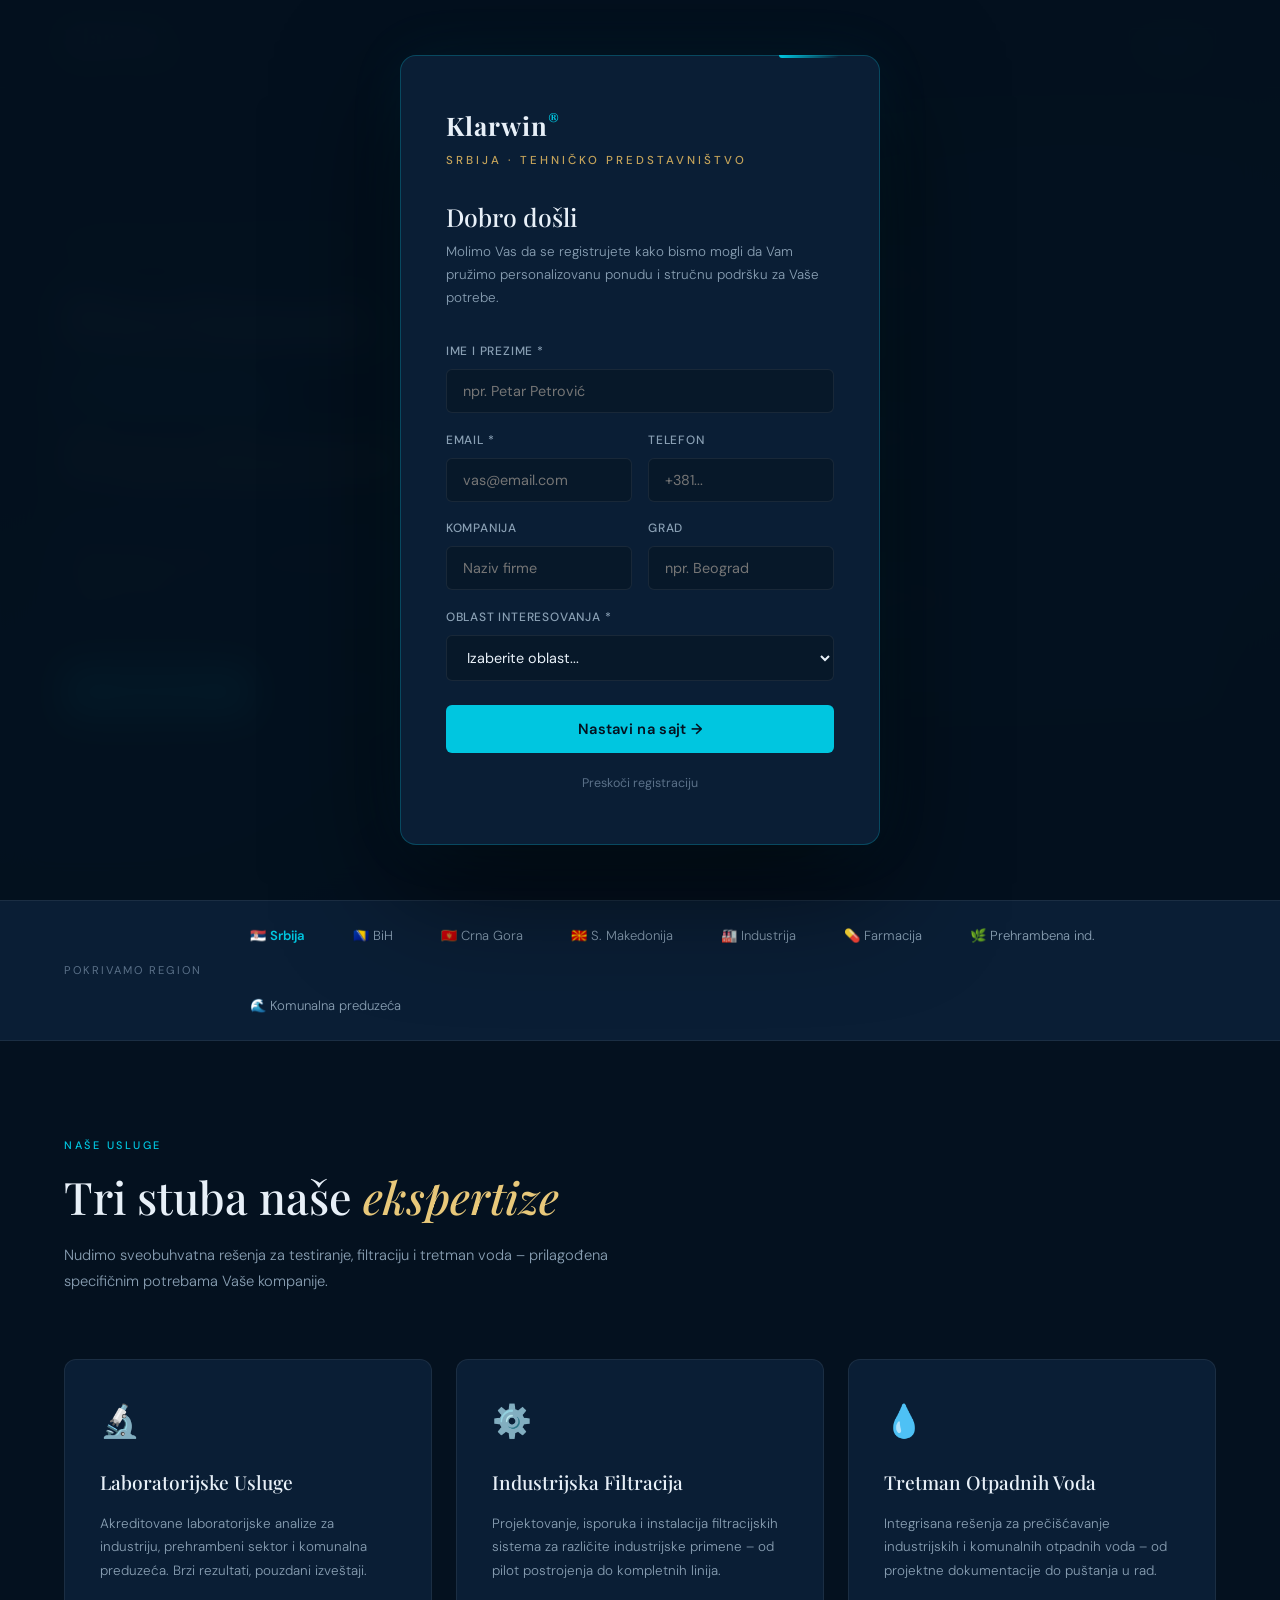
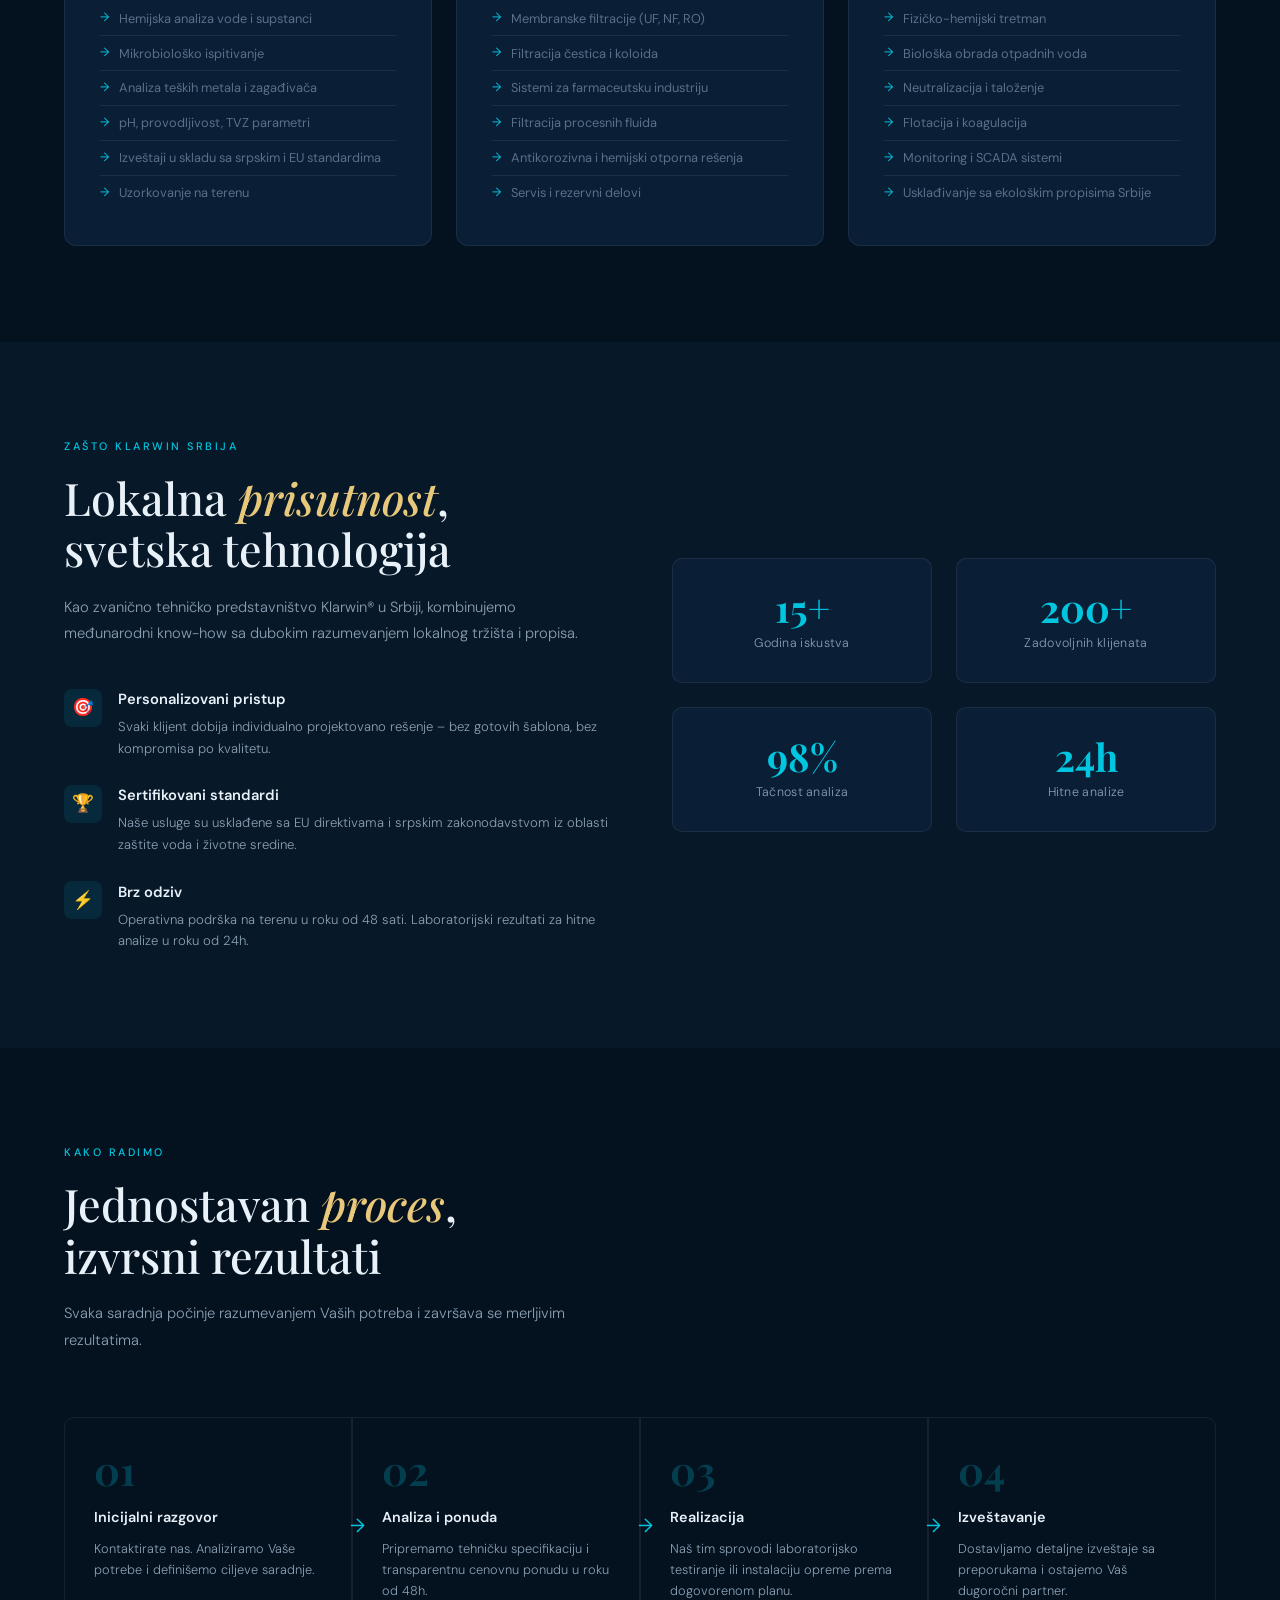
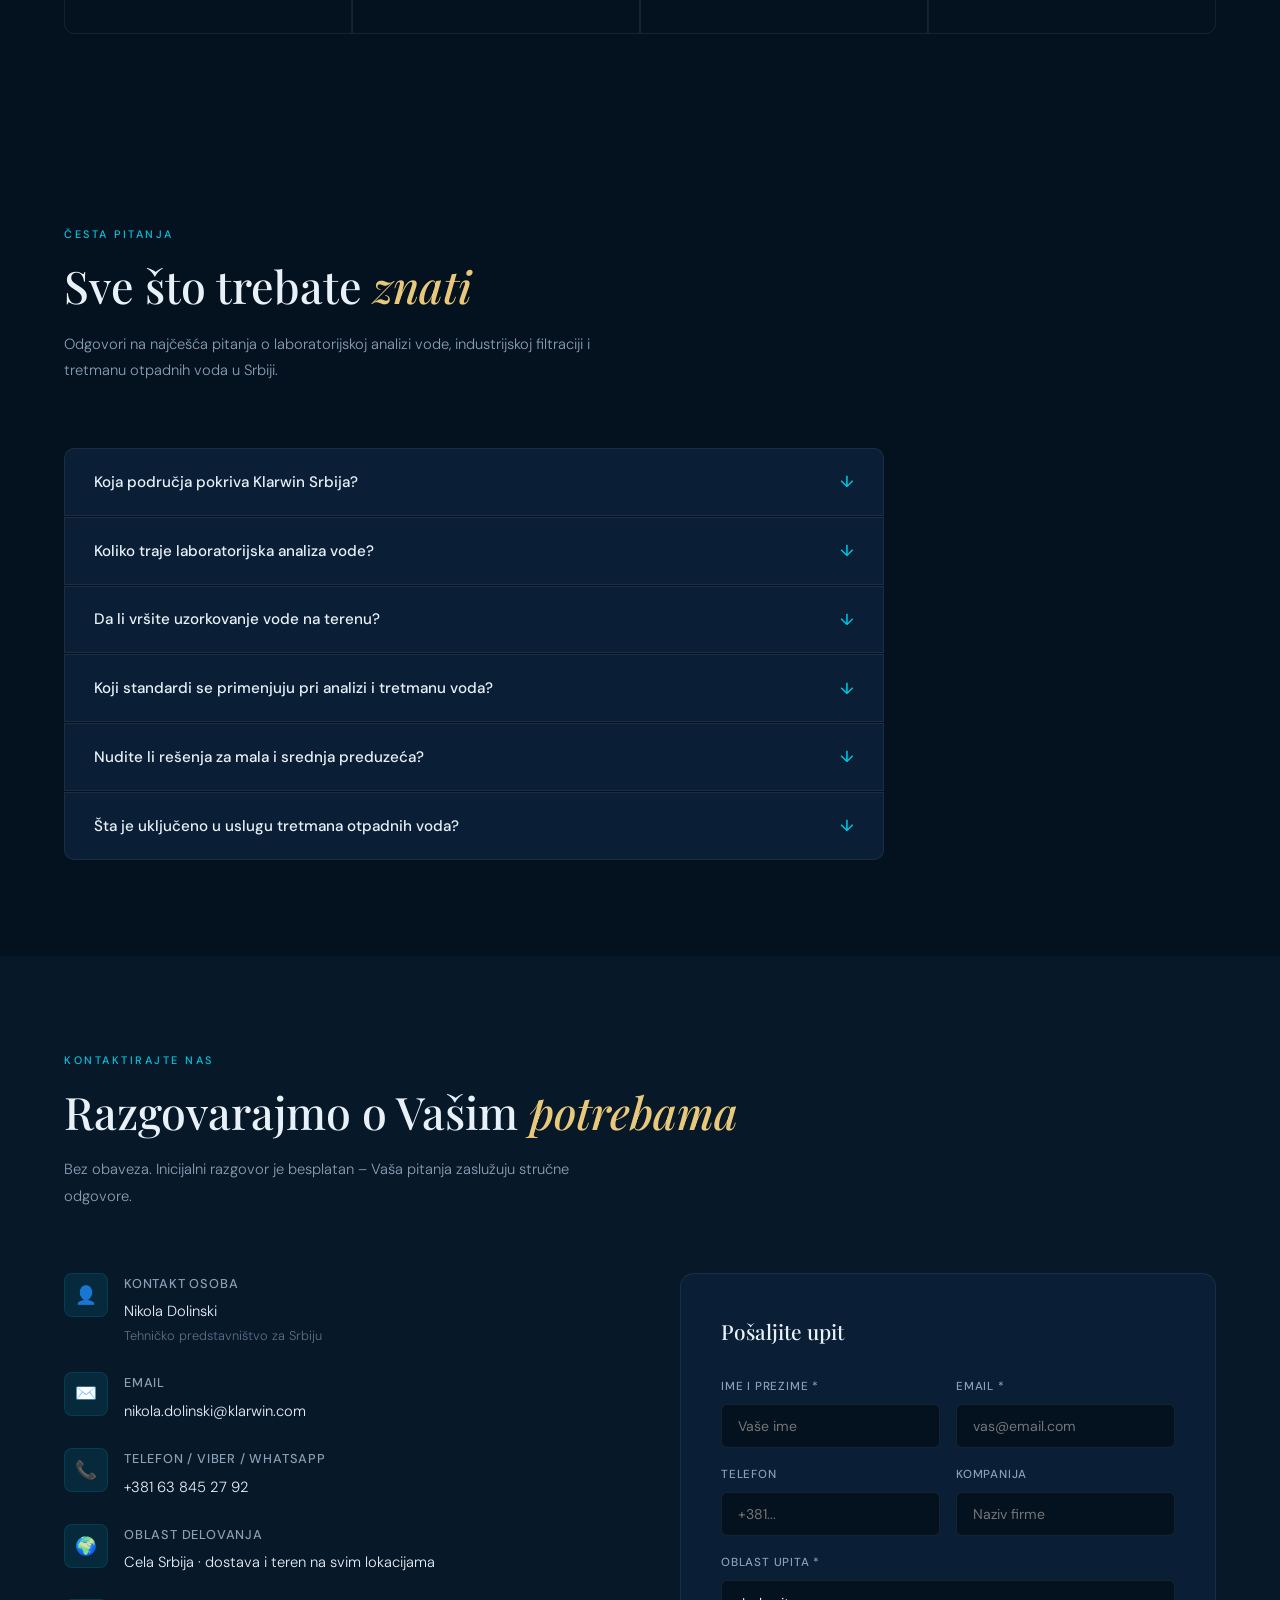
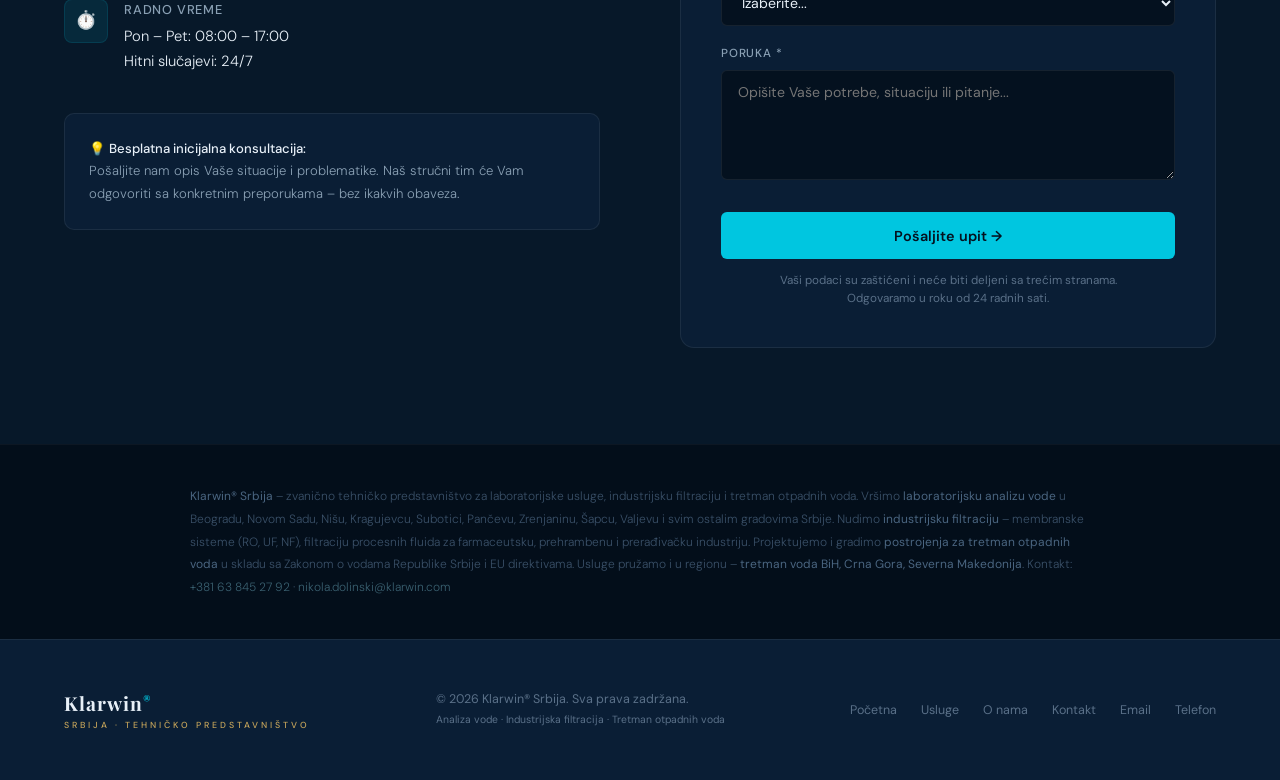
==== index.html @ 8db8cabd "Update index.html" ====
<!DOCTYPE html>
<html lang="sr">
<head>
  <meta charset="UTF-8" />
  <meta name="viewport" content="width=device-width, initial-scale=1.0" />
  <!-- ═══ TITLE – max 60 znakova, primarna ključna reč napred ═══ -->
  <title>Tehnička Čistoća Srbija | Analiza Vode Srbija | Industrijska Filtracija | Klarwin®</title>

  <!-- ═══ META DESCRIPTION – max 155 znakova, poziv na akciju ═══ -->
  <meta name="description" content="Klarwin® Srbija – Tehnička Čistoća, laboratorijska analiza, industrijska filtracija i tretman otpadnih voda. EU standardi. Teren Beograd, Novi Sad, Niš, cela Srbija. ☎ +381638452792" />

  <!-- ═══ KEYWORDS – srpski + latinica + gradovi + region ═══ -->
  <meta name="keywords" content="
    Cleanliness Cabinet Srbija, Jomesa Srbija, JOMESA HFD Srbija, Particle traps Srbija, PCC501MEM srbija, Sefar Srbija,
    Tehnička Čistoća Srbija, Tehnička Čistoća Beograd, Tehnička Čistoća Kragujevac, Tehnička Čistoća Niš, Tehnička Čistoća Novi Sad, 
    Tehnička Čistoća Bosna, Tehnička Čistoća Hrvatska, Tehnička Čistoća Slovenija, analiza vode Srbija, analiza vode Beograd, analiza vode Novi Sad, analiza vode Niš, analiza vode Kragujevac, analiza vode Subotica,
    laboratorijska analiza vode, hemijska analiza vode, mikrobiološka analiza vode, ispitivanje kvaliteta vode,
    analiza teških metala u vodi, pH analiza vode, analiza nitrata u vodi, analiza hlorida u vodi,
    akreditovana laboratorija Srbija, laboratorija za vodu cena, uzorkovanje vode teren,
    industrijska filtracija Srbija, filteri za vodu industrija, membranska filtracija Srbija,
    reverzna osmoza industrijska, ultrafiltracija, nanofiltracija, RO sistem Srbija,
    filtracija farmaceutska industrija, filtracija prehrambena industrija, filtracija hemijska industrija,
    tretman otpadnih voda Srbija, prečišćavanje otpadnih voda, postrojenje za prečišćavanje vode,
    biološka obrada otpadnih voda, fizičko hemijski tretman vode, flotacija otpadnih voda,
    koagulacija i flokulacija, SCADA monitoring voda, neutralizacija otpadnih voda,
    tretman vode BiH, analiza vode Bosna i Hercegovina, tretman voda Sarajevo,
    tretman vode Crna Gora, analiza vode Podgorica, filtracija vode region,
    tretman vode, Pall Severna Makedonija, Pall prečišćavanje vode Skoplje,
    PALL Srbija, PALL predstavništvo, Pall ovlašćeni distributer,
    ekološki propisi Srbija, zaštita voda Zakon Srbija, SRPS standardi voda,
    otpadne vode industrija Srbija, komunalne otpadne vode, inspekcija voda Srbija,
    prečišćavanje vode cena Srbija, ponuda tretman otpadnih voda, servis filtera industrijski
  " />

  <meta name="author" content="Nikola Dolinski – Klarwin® Srbija" />
  <meta name="robots" content="index, follow, max-snippet:-1, max-image-preview:large, max-video-preview:-1" />
  <meta name="googlebot" content="index, follow" />

  <!-- Geo targeting – Srbija i region -->
  <meta name="geo.region" content="RS" />
  <meta name="geo.placename" content="Srbija" />
  <meta name="geo.position" content="44.0165;21.0059" />
  <meta name="ICBM" content="44.0165, 21.0059" />
  <meta name="language" content="sr" />
  <meta name="content-language" content="sr-RS" />

  <link rel="canonical" href="https://klarwin.rs/" />

  <!-- Hreflang – Srbija + region -->
  <link rel="alternate" hreflang="sr" href="https://klarwin.rs/" />
  <link rel="alternate" hreflang="sr-RS" href="https://klarwin.rs/" />
  <link rel="alternate" hreflang="sr-BA" href="https://klarwin.rs/" />
  <link rel="alternate" hreflang="sr-ME" href="https://klarwin.rs/" />
  <link rel="alternate" hreflang="sr-Latn" href="https://klarwin.rs/" />
  <link rel="alternate" hreflang="x-default" href="https://klarwin.rs/" />

  <!-- Open Graph / Facebook / LinkedIn -->
  <meta property="og:type" content="website" />
  <meta property="og:url" content="https://klarwin.rs/" />
  <meta property="og:site_name" content="Klarwin® Srbija" />
  <meta property="og:title" content="Analiza Vode & Tretman Otpadnih Voda Srbija | Klarwin®" />
  <meta property="og:description" content="Zvanično tehničko predstavništvo Klarwin® u Srbiji. Laboratorijska analiza vode, industrijska filtracija i tretman otpadnih voda. EU standardi, teren na celoj teritoriji Srbije i regiona." />
  <meta property="og:locale" content="sr_RS" />
  <meta property="og:locale:alternate" content="sr_BA" />
  <meta property="og:locale:alternate" content="sr_ME" />

  <!-- Twitter / X Card -->
  <meta name="twitter:card" content="summary_large_image" />
  <meta name="twitter:title" content="Analiza Vode & Tretman Otpadnih Voda Srbija | Klarwin®" />
  <meta name="twitter:description" content="Laboratorijska analiza vode, industrijska filtracija i tretman otpadnih voda za kompanije u Srbiji i regionu. EU standardi. +381638452792" />

  <!-- ═══ SCHEMA.ORG – ProfessionalService + FAQ + BreadcrumbList ═══ -->
  <script type="application/ld+json">
  [
    {
      "@context": "https://schema.org",
      "@type": "ProfessionalService",
      "@id": "https://klarwin.rs/#organization",
      "name": "Klarwin® Srbija",
      "alternateName": ["Klarwin Srbija", "Klarwin tehničko predstavništvo"],
      "description": "Zvanično tehničko predstavništvo Klarwin® u Srbiji. Laboratorijska analiza i ispitivanje vode, industrijska filtracija, projektovanje i izgradnja postrojenja za tretman otpadnih voda.",
      "url": "https://klarwin.rs",
      "telephone": "+381638452792",
      "email": "nikola.dolinski@klarwin.com",
      "priceRange": "$$",
      "currenciesAccepted": "RSD, EUR",
      "paymentAccepted": "Faktura, Bankarski transfer",
      "address": {
        "@type": "PostalAddress",
        "addressCountry": "RS",
        "addressRegion": "Srbija",
        "addressLocality": "Srbija"
      },
      "areaServed": [
        {"@type": "City", "name": "Beograd"},
        {"@type": "City", "name": "Novi Sad"},
        {"@type": "City", "name": "Niš"},
        {"@type": "City", "name": "Kragujevac"},
        {"@type": "City", "name": "Subotica"},
        {"@type": "City", "name": "Pančevo"},
        {"@type": "City", "name": "Smederevo"},
        {"@type": "City", "name": "Zrenjanin"},
        {"@type": "City", "name": "Šabac"},
        {"@type": "City", "name": "Valjevo"},
        {"@type": "Country", "name": "Serbia"},
        {"@type": "Country", "name": "Bosnia and Herzegovina"},
        {"@type": "Country", "name": "Montenegro"},
        {"@type": "Country", "name": "North Macedonia"}
      ],
      "contactPoint": {
        "@type": "ContactPoint",
        "telephone": "+381638452792",
        "email": "nikola.dolinski@klarwin.com",
        "contactType": "customer service",
        "availableLanguage": ["Serbian", "English"],
        "hoursAvailable": [
          {
            "@type": "OpeningHoursSpecification",
            "dayOfWeek": ["Monday","Tuesday","Wednesday","Thursday","Friday"],
            "opens": "08:00",
            "closes": "17:00"
          }
        ]
      },
      "hasOfferCatalog": {
        "@type": "OfferCatalog",
        "name": "Usluge analize vode, filtracije i tretmana",
        "itemListElement": [
          {
            "@type": "Offer",
            "itemOffered": {
              "@type": "Service",
              "name": "Laboratorijska analiza vode",
              "description": "Hemijska, mikrobiološka i fizička analiza vode po SRPS i EU standardima. Analiza teških metala, nitrata, hlorida, zagađivača, pH, provodljivosti i TVZ parametara. Uzorkovanje na terenu.",
              "areaServed": {"@type": "Country", "name": "Serbia"},
              "provider": {"@id": "https://klarwin.rs/#organization"}
            }
          },
          {
            "@type": "Offer",
            "itemOffered": {
              "@type": "Service",
              "name": "Industrijska filtracija",
              "description": "Projektovanje i isporuka membranskih sistema filtracije (UF, NF, RO). Filtracija čestica, koloida i mikroorganizama za farmaceutsku, prehrambenu i prerađivačku industriju.",
              "areaServed": {"@type": "Country", "name": "Serbia"},
              "provider": {"@id": "https://klarwin.rs/#organization"}
            }
          },
          {
            "@type": "Offer",
            "itemOffered": {
              "@type": "Service",
              "name": "Tretman otpadnih voda",
              "description": "Fizičko-hemijski i biološki tretman industrijskih i komunalnih otpadnih voda. Flotacija, koagulacija, neutralizacija, SCADA monitoring. Usklađivanje sa Zakonom o vodama RS.",
              "areaServed": {"@type": "Country", "name": "Serbia"},
              "provider": {"@id": "https://klarwin.rs/#organization"}
            }
          }
        ]
      },
      "knowsAbout": [
        "Analiza vode", "Tretman otpadnih voda", "Industrijska filtracija",
        "Reverzna osmoza", "Membranska filtracija", "SCADA sistemi za vodu",
        "Zakon o vodama Srbija", "EU direktive o vodi", "SRPS standardi"
      ],
      "sameAs": [
        "https://www.linkedin.com/company/klarwin"
      ]
    },
    {
      "@context": "https://schema.org",
      "@type": "FAQPage",
      "mainEntity": [
        {
          "@type": "Question",
          "name": "Gde pruža usluge Klarwin Srbija?",
          "acceptedAnswer": {
            "@type": "Answer",
            "text": "Klarwin Srbija pruža usluge na celoj teritoriji Srbije – Beograd, Novi Sad, Niš, Kragujevac, Subotica, Pančevo, Zrenjanin, Šabac, Valjevo i svi drugi gradovi. Usluge pružamo i u regionu: Bosna i Hercegovina, Crna Gora i Severna Makedonija."
          }
        },
        {
          "@type": "Question",
          "name": "Koliko traje laboratorijska analiza vode?",
          "acceptedAnswer": {
            "@type": "Answer",
            "text": "Standardne laboratorijske analize vode isporučujemo u roku od 3–5 radnih dana. Za hitne analize dostupan je ekspresni servis sa rezultatima u roku od 24 sata."
          }
        },
        {
          "@type": "Question",
          "name": "Da li vršite uzorkovanje vode na terenu?",
          "acceptedAnswer": {
            "@type": "Answer",
            "text": "Da. Naš tim vrši uzorkovanje vode i supstanci direktno na lokaciji klijenta širom Srbije. Uzorkovanje je uključeno u uslugu laboratorijske analize."
          }
        },
        {
          "@type": "Question",
          "name": "Po kojim standardima se vrši analiza vode?",
          "acceptedAnswer": {
            "@type": "Answer",
            "text": "Sve analize se vrše po srpskim standardima (SRPS) i EU direktivama za kvalitet vode. Izveštaji su prihvaćeni od strane inspekcijskih organa i regulatornih tela u Srbiji."
          }
        },
        {
          "@type": "Question",
          "name": "Koliko košta analiza otpadne vode u Srbiji?",
          "acceptedAnswer": {
            "@type": "Answer",
            "text": "Cena laboratorijske analize otpadne vode zavisi od broja parametara koji se ispituju. Kontaktirajte nas na +381638452792 za besplatnu konsultaciju i individualnu ponudu."
          }
        },
        {
          "@type": "Question",
          "name": "Da li nudite sisteme za tretman otpadnih voda za mala preduzeća?",
          "acceptedAnswer": {
            "@type": "Answer",
            "text": "Da, nudimo skalabilna rešenja od kompaktnih sistema za MSP do kompletnih industrijskih postrojenja. Svaka ponuda je prilagođena kapacitetima i budžetu klijenta, uz puno usklađivanje sa Zakonom o vodama Srbije."
          }
        },
        {
          "@type": "Question",
          "name": "Šta je reverzna osmoza i kada se koristi u industriji?",
          "acceptedAnswer": {
            "@type": "Answer",
            "text": "Reverzna osmoza (RO) je membranski proces koji uklanja rastvorene soli, teške metale i mikroorganizme iz vode. U industriji se koristi za pripremu procesne vode, u farmaciji, prehrambenoj industriji i za prečišćavanje otpadnih voda pre ispuštanja."
          }
        }
      ]
    },
    {
      "@context": "https://schema.org",
      "@type": "BreadcrumbList",
      "itemListElement": [
        {
          "@type": "ListItem",
          "position": 1,
          "name": "Početna",
          "item": "https://klarwin.rs/"
        },
        {
          "@type": "ListItem",
          "position": 2,
          "name": "Laboratorijske usluge",
          "item": "https://klarwin.rs/#usluge"
        },
        {
          "@type": "ListItem",
          "position": 3,
          "name": "Kontakt",
          "item": "https://klarwin.rs/#kontakt"
        }
      ]
    },
    {
      "@context": "https://schema.org",
      "@type": "WebSite",
      "@id": "https://klarwin.rs/#website",
      "url": "https://klarwin.rs",
      "name": "Klarwin® Srbija – Analiza Vode i Tretman Otpadnih Voda",
      "description": "Laboratorijska analiza vode, industrijska filtracija i tretman otpadnih voda za industriju u Srbiji i regionu.",
      "inLanguage": "sr-RS",
      "publisher": {"@id": "https://klarwin.rs/#organization"}
    }
  ]
  </script>

  <link rel="preconnect" href="https://fonts.googleapis.com" />
  <link rel="preconnect" href="https://fonts.gstatic.com" crossorigin />
  <link href="https://fonts.googleapis.com/css2?family=Playfair+Display:ital,wght@0,400;0,500;0,700;1,400;1,500&family=DM+Sans:wght@300;400;500;600&display=swap" rel="stylesheet" />

  <style>
    *, *::before, *::after { box-sizing: border-box; margin: 0; padding: 0; }

    :root {
      --bg:       #04111f;
      --bg2:      #071829;
      --surface:  #0a1e35;
      --surface2: #0e2540;
      --accent:   #00c6e0;
      --accent2:  #007d99;
      --gold:     #c4a35a;
      --gold2:    #e8c87a;
      --white:    #e8f0f8;
      --dim:      #5a7088;
      --dim2:     #8aa0b4;
      --border:   rgba(0,198,224,.13);
      --border2:  rgba(255,255,255,.07);
      --border3:  rgba(0,198,224,.25);
    }

    html { scroll-behavior: smooth; font-size: 16px; }
    body { font-family: 'DM Sans', sans-serif; background: var(--bg); color: var(--white); line-height: 1.65; overflow-x: hidden; }

    /* ─── REGISTRATION OVERLAY ─── */
    #reg-overlay {
      position: fixed; inset: 0; z-index: 9999;
      background: rgba(4,17,31,.96);
      backdrop-filter: blur(18px);
      display: flex; align-items: center; justify-content: center;
      padding: 1.5rem;
      animation: fadeIn .4s ease;
    }
    #reg-overlay.hidden { display: none; }
    @keyframes fadeIn { from{opacity:0} to{opacity:1} }

    .reg-card {
      background: var(--surface);
      border: 1px solid var(--border3);
      border-radius: 16px;
      padding: 3rem 2.8rem;
      max-width: 480px; width: 100%;
      position: relative;
      box-shadow: 0 40px 120px rgba(0,0,0,.6), 0 0 60px rgba(0,198,224,.07);
    }
    .reg-logo {
      font-family: 'Playfair Display', serif;
      font-size: 1.6rem; font-weight: 700;
      color: var(--white); letter-spacing: 1px;
      margin-bottom: .3rem;
    }
    .reg-logo sup { color: var(--accent); font-size: .65em; }
    .reg-subtitle { font-size: .72rem; letter-spacing: 3px; text-transform: uppercase; color: var(--gold); margin-bottom: 2rem; font-weight: 500; }
    .reg-title { font-family: 'Playfair Display', serif; font-size: 1.55rem; font-weight: 500; color: var(--white); margin-bottom: .6rem; line-height: 1.2; }
    .reg-desc { font-size: .84rem; color: var(--dim2); margin-bottom: 2rem; font-weight: 300; line-height: 1.7; }
    .reg-field { margin-bottom: 1.1rem; }
    .reg-field label { display: block; font-size: .75rem; font-weight: 500; letter-spacing: .8px; text-transform: uppercase; color: var(--dim2); margin-bottom: .45rem; }
    .reg-field input, .reg-field select {
      width: 100%;
      background: var(--bg2);
      border: 1px solid var(--border2);
      border-radius: 6px;
      color: var(--white);
      font-family: 'DM Sans', sans-serif;
      font-size: .9rem;
      padding: .75rem 1rem;
      outline: none;
      transition: border-color .2s;
    }
    .reg-field input:focus, .reg-field select:focus { border-color: var(--accent); }
    .reg-field select option { background: var(--surface); }
    .reg-row { display: grid; grid-template-columns: 1fr 1fr; gap: 1rem; }
    .reg-submit {
      width: 100%;
      background: var(--accent);
      color: var(--bg);
      border: none;
      border-radius: 6px;
      font-family: 'DM Sans', sans-serif;
      font-size: .92rem;
      font-weight: 600;
      padding: .9rem 1rem;
      cursor: pointer;
      margin-top: .4rem;
      transition: all .2s;
      letter-spacing: .3px;
    }
    .reg-submit:hover { background: #00deff; transform: translateY(-1px); box-shadow: 0 8px 30px rgba(0,198,224,.3); }
    .reg-skip { text-align: center; margin-top: 1rem; }
    .reg-skip a { font-size: .78rem; color: var(--dim); text-decoration: none; transition: color .2s; }
    .reg-skip a:hover { color: var(--accent); }
    .reg-deco { position: absolute; top: -1px; right: 2.5rem; width: 60px; height: 3px; background: linear-gradient(90deg, var(--accent), transparent); border-radius: 0 0 4px 4px; }
    .reg-success { text-align: center; padding: 1rem 0; }
    .reg-success .check { font-size: 3rem; margin-bottom: 1rem; }
    .reg-success h3 { font-family: 'Playfair Display', serif; font-size: 1.4rem; color: var(--white); margin-bottom: .6rem; }
    .reg-success p { font-size: .85rem; color: var(--dim2); line-height: 1.7; }
    .reg-success .close-btn {
      margin-top: 1.5rem;
      background: transparent;
      border: 1px solid var(--border3);
      color: var(--accent);
      padding: .7rem 2rem;
      border-radius: 6px;
      font-family: 'DM Sans', sans-serif;
      font-size: .85rem;
      cursor: pointer;
      transition: all .2s;
    }
    .reg-success .close-btn:hover { background: var(--accent); color: var(--bg); }

    /* ─── NAV ─── */
    nav {
      position: fixed; top: 0; inset-inline: 0; z-index: 200;
      display: flex; align-items: center; justify-content: space-between;
      padding: 1.1rem 5vw;
      background: rgba(4,17,31,.92);
      backdrop-filter: blur(20px);
      border-bottom: 1px solid var(--border2);
      transition: padding .3s;
    }
    .logo-wrap { display: flex; flex-direction: column; text-decoration: none; }
    .logo-main { font-family: 'Playfair Display', serif; font-size: 1.5rem; font-weight: 700; color: var(--white); letter-spacing: 1px; }
    .logo-main sup { color: var(--accent); font-size: .6em; }
    .logo-sub { font-size: .55rem; font-weight: 500; letter-spacing: 3px; text-transform: uppercase; color: var(--gold); margin-top: -2px; }
    .nav-right { display: flex; align-items: center; gap: 2.5rem; }
    nav ul { list-style: none; display: flex; gap: 2rem; align-items: center; }
    nav ul a { color: var(--dim); text-decoration: none; font-size: .82rem; font-weight: 400; transition: color .2s; letter-spacing: .2px; }
    nav ul a:hover { color: var(--accent); }
    .nav-cta {
      border: 1px solid var(--accent); color: var(--accent);
      padding: .45rem 1.1rem; border-radius: 5px;
      font-size: .78rem !important; font-weight: 600 !important;
      transition: all .2s;
    }
    .nav-cta:hover { background: var(--accent) !important; color: var(--bg) !important; }
    .hamburger { display: none; flex-direction: column; gap: 5px; cursor: pointer; padding: .3rem; background: none; border: none; }
    .hamburger span { width: 22px; height: 2px; background: var(--white); border-radius: 2px; transition: all .3s; display: block; }
    .hamburger.open span:nth-child(1) { transform: rotate(45deg) translate(5px,5px); }
    .hamburger.open span:nth-child(2) { opacity:0; }
    .hamburger.open span:nth-child(3) { transform: rotate(-45deg) translate(5px,-5px); }

    /* ─── HERO ─── */
    .hero {
      min-height: 100vh;
      display: grid; grid-template-columns: 1fr 1fr;
      align-items: center;
      padding: 8rem 5vw 5rem;
      position: relative; overflow: hidden; gap: 4rem;
    }
    .hero-bg {
      position: absolute; inset: 0; z-index: 0;
      background:
        radial-gradient(ellipse 70% 60% at 80% 40%, rgba(0,148,179,.14) 0%, transparent 65%),
        radial-gradient(ellipse 45% 45% at 10% 80%, rgba(0,198,224,.08) 0%, transparent 60%),
        linear-gradient(160deg, #04111f 0%, #07192b 60%, #04111f 100%);
    }
    .hero-grid {
      position: absolute; inset: 0; z-index: 0;
      background-image:
        linear-gradient(rgba(0,198,224,.035) 1px, transparent 1px),
        linear-gradient(90deg, rgba(0,198,224,.035) 1px, transparent 1px);
      background-size: 72px 72px;
      mask-image: radial-gradient(ellipse 100% 80% at 70% 40%, black 10%, transparent 100%);
    }
    .hero-orb {
      position: absolute; z-index: 0;
      width: 500px; height: 500px;
      right: -100px; top: 50%; transform: translateY(-50%);
      background: radial-gradient(circle, rgba(0,198,224,.1) 0%, transparent 70%);
      border-radius: 50%;
      filter: blur(40px);
      animation: pulse 8s ease-in-out infinite;
    }
    @keyframes pulse { 0%,100%{opacity:.6;transform:translateY(-50%) scale(1)} 50%{opacity:1;transform:translateY(-50%) scale(1.1)} }

    .hero-left { position: relative; z-index: 2; }
    .eyebrow {
      display: inline-flex; align-items: center; gap: .6rem;
      font-size: .68rem; font-weight: 500; letter-spacing: 2.5px;
      text-transform: uppercase; color: var(--accent);
      margin-bottom: 1.8rem;
      opacity: 0; animation: slideUp .7s .1s ease forwards;
    }
    .eyebrow-dot { width: 5px; height: 5px; border-radius: 50%; background: var(--accent); animation: blink 2.5s infinite; }
    @keyframes blink { 0%,100%{opacity:1} 50%{opacity:.3} }
    h1 {
      font-family: 'Playfair Display', serif;
      font-size: clamp(2.4rem,5vw,4.2rem);
      font-weight: 500; line-height: 1.07;
      color: var(--white); margin-bottom: 1.5rem;
      opacity: 0; animation: slideUp .7s .2s ease forwards;
    }
    h1 em { font-style: italic; color: var(--accent); }
    h1 .gold { color: var(--gold2); }
    .hero-desc {
      font-size: .96rem; font-weight: 300; color: var(--dim2);
      line-height: 1.85; max-width: 470px; margin-bottom: 2.4rem;
      opacity: 0; animation: slideUp .7s .3s ease forwards;
    }
    .hero-desc strong { color: var(--white); font-weight: 400; }
    .hero-ctas {
      display: flex; gap: 1rem; flex-wrap: wrap;
      opacity: 0; animation: slideUp .7s .4s ease forwards;
    }
    .btn-primary {
      background: var(--accent); color: var(--bg);
      padding: .85rem 2.2rem; border-radius: 5px;
      text-decoration: none; font-weight: 600; font-size: .88rem;
      transition: all .2s; display: inline-block;
    }
    .btn-primary:hover { background: #00deff; transform: translateY(-2px); box-shadow: 0 10px 32px rgba(0,198,224,.3); }
    .btn-secondary {
      border: 1px solid var(--border2); color: var(--dim2);
      padding: .85rem 2.2rem; border-radius: 5px;
      text-decoration: none; font-size: .88rem; transition: all .2s;
    }
    .btn-secondary:hover { border-color: var(--accent); color: var(--accent); }

    .hero-right {
      position: relative; z-index: 2;
      display: flex; flex-direction: column; gap: 1px;
      opacity: 0; animation: slideUp .8s .5s ease forwards;
    }
    .pillar {
      background: var(--surface); border: 1px solid var(--border2);
      padding: 1.7rem 2rem;
      display: flex; align-items: flex-start; gap: 1.3rem;
      transition: border-color .3s, background .3s, transform .2s;
      cursor: pointer;
    }
    .pillar:first-child { border-radius: 12px 12px 0 0; }
    .pillar:last-child { border-radius: 0 0 12px 12px; }
    .pillar:hover { border-color: var(--accent); background: var(--surface2); transform: translateX(4px); }
    .pillar-icon {
      width: 46px; height: 46px; flex-shrink: 0;
      border-radius: 9px;
      display: flex; align-items: center; justify-content: center;
      font-size: 1.4rem;
    }
    .pi-lab   { background: rgba(0,198,224,.12); }
    .pi-auto  { background: rgba(196,163,90,.12); }
    .pi-water { background: rgba(0,148,179,.12); }
    .pillar-body h3 { font-size: .95rem; font-weight: 600; color: var(--white); margin-bottom: .35rem; }
    .pillar-body p  { font-size: .81rem; color: var(--dim); line-height: 1.6; font-weight: 300; }
    .pillar-link {
      margin-top: .55rem;
      display: inline-flex; align-items: center; gap: .3rem;
      font-size: .75rem; color: var(--accent); text-decoration: none;
      font-weight: 500; transition: gap .2s;
    }
    .pillar-link:hover { gap: .6rem; }

    @keyframes slideUp { from{opacity:0;transform:translateY(24px)} to{opacity:1;transform:none} }

    /* ─── STRIP ─── */
    .strip {
      border-top: 1px solid var(--border2);
      border-bottom: 1px solid var(--border2);
      background: var(--surface);
      padding: 1.5rem 5vw;
      display: flex; align-items: center; gap: 3rem;
      overflow: hidden;
    }
    .strip-label { font-size: .7rem; letter-spacing: 2px; text-transform: uppercase; color: var(--dim); white-space: nowrap; flex-shrink: 0; }
    .strip-items { display: flex; gap: 3rem; align-items: center; flex-wrap: wrap; }
    .strip-item { font-size: .82rem; color: var(--dim2); font-weight: 300; white-space: nowrap; }
    .strip-item strong { color: var(--accent); font-weight: 600; }

    /* ─── SECTIONS ─── */
    section { padding: 6rem 5vw; }
    .section-label { font-size: .68rem; letter-spacing: 2.5px; text-transform: uppercase; color: var(--accent); margin-bottom: 1rem; font-weight: 500; }
    .section-title { font-family: 'Playfair Display', serif; font-size: clamp(1.8rem,3.5vw,3rem); font-weight: 500; color: var(--white); line-height: 1.15; margin-bottom: 1.2rem; }
    .section-title em { font-style: italic; color: var(--gold2); }
    .section-desc { font-size: .92rem; color: var(--dim2); font-weight: 300; line-height: 1.8; max-width: 560px; }
    .section-header { margin-bottom: 4rem; }

    /* ─── SERVICES ─── */
    #usluge { background: var(--bg); }
    .services-grid { display: grid; grid-template-columns: repeat(auto-fit, minmax(300px, 1fr)); gap: 1.5rem; }
    .service-card {
      background: var(--surface);
      border: 1px solid var(--border2);
      border-radius: 12px;
      padding: 2.2rem;
      transition: border-color .3s, transform .25s;
      position: relative; overflow: hidden;
    }
    .service-card::before {
      content: ''; position: absolute; top: 0; left: 0; right: 0;
      height: 2px;
      background: linear-gradient(90deg, var(--accent), transparent);
      transform: scaleX(0); transform-origin: left;
      transition: transform .35s;
    }
    .service-card:hover::before { transform: scaleX(1); }
    .service-card:hover { border-color: var(--border3); transform: translateY(-4px); }
    .service-icon { font-size: 2rem; margin-bottom: 1.2rem; }
    .service-card h3 { font-family: 'Playfair Display', serif; font-size: 1.2rem; font-weight: 500; color: var(--white); margin-bottom: .8rem; }
    .service-card p { font-size: .84rem; color: var(--dim2); line-height: 1.75; font-weight: 300; margin-bottom: 1.2rem; }
    .service-list { list-style: none; }
    .service-list li {
      font-size: .8rem; color: var(--dim); padding: .4rem 0;
      border-bottom: 1px solid var(--border2);
      display: flex; align-items: center; gap: .6rem;
    }
    .service-list li:last-child { border-bottom: none; }
    .service-list li::before { content: '→'; color: var(--accent); font-size: .75rem; }

    /* ─── WHY ─── */
    #zasto { background: var(--bg2); }
    .why-grid { display: grid; grid-template-columns: 1fr 1fr; gap: 4rem; align-items: center; }
    .why-stats { display: grid; grid-template-columns: 1fr 1fr; gap: 1.5rem; }
    .stat-card {
      background: var(--surface); border: 1px solid var(--border2);
      border-radius: 10px; padding: 1.8rem;
      text-align: center;
      transition: border-color .3s;
    }
    .stat-card:hover { border-color: var(--border3); }
    .stat-num { font-family: 'Playfair Display', serif; font-size: 2.4rem; font-weight: 700; color: var(--accent); line-height: 1; margin-bottom: .4rem; }
    .stat-label { font-size: .78rem; color: var(--dim2); font-weight: 300; letter-spacing: .3px; }
    .why-points { display: flex; flex-direction: column; gap: 1.5rem; }
    .why-point { display: flex; align-items: flex-start; gap: 1rem; }
    .why-point-icon { width: 38px; height: 38px; flex-shrink: 0; border-radius: 8px; background: rgba(0,198,224,.1); display: flex; align-items: center; justify-content: center; font-size: 1.1rem; margin-top: .1rem; }
    .why-point h4 { font-size: .92rem; font-weight: 600; color: var(--white); margin-bottom: .3rem; }
    .why-point p { font-size: .82rem; color: var(--dim2); font-weight: 300; line-height: 1.65; }

    /* ─── PROCESS ─── */
    #proces { background: var(--bg); }
    .process-steps { display: grid; grid-template-columns: repeat(auto-fit, minmax(220px, 1fr)); gap: 0; }
    .process-step {
      padding: 2rem 1.8rem;
      border: 1px solid var(--border2);
      position: relative;
      transition: background .3s;
    }
    .process-step:hover { background: var(--surface); }
    .process-step:first-child { border-radius: 10px 0 0 10px; }
    .process-step:last-child { border-radius: 0 10px 10px 0; }
    .step-num { font-family: 'Playfair Display', serif; font-size: 2.5rem; font-weight: 700; color: var(--border3); margin-bottom: 1rem; line-height: 1; }
    .process-step h4 { font-size: .9rem; font-weight: 600; color: var(--white); margin-bottom: .5rem; }
    .process-step p { font-size: .8rem; color: var(--dim2); font-weight: 300; line-height: 1.65; }
    .step-arrow { position: absolute; right: -14px; top: 50%; transform: translateY(-50%); color: var(--accent); font-size: 1.2rem; z-index: 1; }
    .process-step:last-child .step-arrow { display: none; }

    /* ─── CONTACT ─── */
    #kontakt { background: var(--bg2); }
    .contact-grid { display: grid; grid-template-columns: 1fr 1fr; gap: 5rem; align-items: start; }
    .contact-info { display: flex; flex-direction: column; gap: 1.5rem; }
    .contact-item { display: flex; align-items: flex-start; gap: 1rem; }
    .contact-icon { width: 44px; height: 44px; flex-shrink: 0; border-radius: 8px; background: rgba(0,198,224,.1); border: 1px solid var(--border); display: flex; align-items: center; justify-content: center; font-size: 1.1rem; }
    .contact-item h4 { font-size: .8rem; font-weight: 500; letter-spacing: .8px; text-transform: uppercase; color: var(--dim2); margin-bottom: .3rem; }
    .contact-item a, .contact-item p { font-size: .92rem; color: var(--white); text-decoration: none; font-weight: 300; transition: color .2s; }
    .contact-item a:hover { color: var(--accent); }
    .contact-form-card {
      background: var(--surface); border: 1px solid var(--border2);
      border-radius: 14px; padding: 2.5rem;
    }
    .cf-title { font-family: 'Playfair Display', serif; font-size: 1.3rem; font-weight: 500; color: var(--white); margin-bottom: 1.8rem; }
    .cf-field { margin-bottom: 1.1rem; }
    .cf-field label { display: block; font-size: .73rem; font-weight: 500; letter-spacing: .8px; text-transform: uppercase; color: var(--dim2); margin-bottom: .45rem; }
    .cf-field input, .cf-field textarea, .cf-field select {
      width: 100%;
      background: var(--bg);
      border: 1px solid var(--border2);
      border-radius: 6px;
      color: var(--white);
      font-family: 'DM Sans', sans-serif;
      font-size: .88rem; padding: .75rem 1rem;
      outline: none; transition: border-color .2s;
    }
    .cf-field input:focus, .cf-field textarea:focus, .cf-field select:focus { border-color: var(--accent); }
    .cf-field textarea { resize: vertical; min-height: 110px; }
    .cf-field select option { background: var(--surface); }
    .cf-row { display: grid; grid-template-columns: 1fr 1fr; gap: 1rem; }
    .cf-submit {
      width: 100%; background: var(--accent); color: var(--bg);
      border: none; border-radius: 6px;
      font-family: 'DM Sans', sans-serif;
      font-size: .9rem; font-weight: 600;
      padding: .9rem; cursor: pointer; margin-top: .4rem;
      transition: all .2s;
    }
    .cf-submit:hover { background: #00deff; transform: translateY(-1px); box-shadow: 0 8px 28px rgba(0,198,224,.3); }
    .cf-note { font-size: .73rem; color: var(--dim); margin-top: .8rem; text-align: center; line-height: 1.5; }
    .form-success { display: none; text-align: center; padding: 2rem 1rem; }
    .form-success .check { font-size: 2.5rem; margin-bottom: .8rem; }
    .form-success h4 { font-family: 'Playfair Display', serif; font-size: 1.2rem; color: var(--white); margin-bottom: .5rem; }
    .form-success p { font-size: .83rem; color: var(--dim2); line-height: 1.7; }

    /* ─── FOOTER ─── */
    footer {
      background: var(--surface); border-top: 1px solid var(--border2);
      padding: 3rem 5vw;
      display: flex; align-items: center; justify-content: space-between;
      flex-wrap: wrap; gap: 1.5rem;
    }
    .footer-logo .logo-main { font-size: 1.2rem; }
    .footer-text { font-size: .78rem; color: var(--dim); line-height: 1.6; }
    .footer-links { display: flex; gap: 1.5rem; flex-wrap: wrap; }
    .footer-links a { font-size: .78rem; color: var(--dim); text-decoration: none; transition: color .2s; }
    .footer-links a:hover { color: var(--accent); }

    /* ─── SCROLL REVEAL ─── */
    .reveal { opacity: 0; transform: translateY(30px); transition: opacity .7s ease, transform .7s ease; }
    .reveal.visible { opacity: 1; transform: none; }
    .reveal-delay-1 { transition-delay: .1s; }
    .reveal-delay-2 { transition-delay: .2s; }
    .reveal-delay-3 { transition-delay: .3s; }
    .reveal-delay-4 { transition-delay: .4s; }

    /* ─── MOBILE ─── */
    @media (max-width: 900px) {
      .hero { grid-template-columns: 1fr; gap: 3rem; padding-top: 7rem; }
      .hero-right { order: -1; }
      .why-grid { grid-template-columns: 1fr; gap: 3rem; }
      .contact-grid { grid-template-columns: 1fr; gap: 3rem; }
      nav ul { display: none; }
      .hamburger { display: flex; }
      .nav-right { gap: 1.2rem; }
    }
    @media (max-width: 640px) {
      .reg-card { padding: 2rem 1.5rem; }
      .reg-row { grid-template-columns: 1fr; }
      h1 { font-size: 2.2rem; }
      .strip { flex-direction: column; gap: 1rem; align-items: flex-start; }
      .strip-items { gap: 1.5rem; }
      .why-stats { grid-template-columns: 1fr 1fr; }
      .process-steps { grid-template-columns: 1fr; }
      .process-step:first-child { border-radius: 10px 10px 0 0; }
      .process-step:last-child { border-radius: 0 0 10px 10px; }
      .step-arrow { display: none; }
      .cf-row { grid-template-columns: 1fr; }
      footer { flex-direction: column; }
    }
  </style>
</head>
<body>

<!-- ─── REGISTRATION OVERLAY ─── -->
<div id="reg-overlay">
  <div class="reg-card">
    <div class="reg-deco"></div>
    <div class="reg-logo">Klarwin<sup>®</sup></div>
    <div class="reg-subtitle">Srbija · Tehničko Predstavništvo</div>

    <div id="reg-form-content">
      <div class="reg-title">Dobro došli</div>
      <p class="reg-desc">Molimo Vas da se registrujete kako bismo mogli da Vam pružimo personalizovanu ponudu i stručnu podršku za Vaše potrebe.</p>

      <div class="reg-field">
        <label>Ime i prezime *</label>
        <input type="text" id="reg-name" placeholder="npr. Petar Petrović" />
      </div>
      <div class="reg-row">
        <div class="reg-field">
          <label>Email *</label>
          <input type="email" id="reg-email" placeholder="vas@email.com" />
        </div>
        <div class="reg-field">
          <label>Telefon</label>
          <input type="tel" id="reg-phone" placeholder="+381..." />
        </div>
      </div>
      <div class="reg-row">
        <div class="reg-field">
          <label>Kompanija</label>
          <input type="text" id="reg-company" placeholder="Naziv firme" />
        </div>
        <div class="reg-field">
          <label>Grad</label>
          <input type="text" id="reg-city" placeholder="npr. Beograd" />
        </div>
      </div>
      <div class="reg-field">
        <label>Oblast interesovanja *</label>
        <select id="reg-interest">
          <option value="" disabled selected>Izaberite oblast...</option>
          <option value="laboratorija">Laboratorijske usluge</option>
          <option value="filtracija">Industrijska filtracija</option>
          <option value="voda">Tretman otpadnih voda</option>
          <option value="sve">Sve oblasti</option>
          <option value="ostalo">Ostalo / Opšte informacije</option>
        </select>
      </div>
      <button class="reg-submit" onclick="submitReg()">Nastavi na sajt →</button>
      <div class="reg-skip">
        <a href="#" onclick="skipReg(event)">Preskoči registraciju</a>
      </div>
    </div>

    <div id="reg-success" class="reg-success" style="display:none">
      <div class="check">✓</div>
      <h3>Hvala Vam!</h3>
      <p>Vaša registracija je uspešno primljena.<br>Naš tim će Vas kontaktirati u najkraćem roku.</p>
      <button class="close-btn" onclick="closeReg()">Istraži sajt →</button>
    </div>
  </div>
</div>

<!-- ─── NAV ─── -->
<nav>
  <a href="#" class="logo-wrap">
    <span class="logo-main">Klarwin<sup>®</sup></span>
    <span class="logo-sub">Srbija · Tehničko Predstavništvo</span>
  </a>
  <div class="nav-right">
    <ul>
      <li><a href="#usluge">Usluge</a></li>
      <li><a href="#zasto">Zašto mi</a></li>
      <li><a href="#faq">FAQ</a></li>
      <li><a href="#kontakt" class="nav-cta">Kontakt</a></li>
    </ul>
    <button class="hamburger" id="hamburger" aria-label="Meni">
      <span></span><span></span><span></span>
    </button>
  </div>
</nav>

<!-- ─── HERO ─── -->
<section class="hero" id="pocetna">
  <div class="hero-bg"></div>
  <div class="hero-grid"></div>
  <div class="hero-orb"></div>

  <div class="hero-left">
    <div class="eyebrow">
      <span class="eyebrow-dot"></span>
      Zvanično tehničko predstavništvo
    </div>
    <h1>
      Preciznost.<br>
      <em>Čistoća.</em><br>
      <span class="gold">Pouzdanost.</span>
    </h1>
    <p class="hero-desc">
      Klarwin® Srbija – zvanično tehničko predstavništvo za <strong>laboratorijsku analizu vode</strong>, <strong>industrijsku filtraciju</strong> i <strong>tretman otpadnih voda</strong>. Pružamo usluge kompanijama u Srbiji, BiH i regionu. EU standardi · Teren na svim lokacijama · Rezultati za 24h.
    </p>
    <div class="hero-ctas">
      <a href="#kontakt" class="btn-primary">Zatražite ponudu</a>
      <a href="#usluge" class="btn-secondary">Naše usluge</a>
    </div>
  </div>

  <div class="hero-right">
    <div class="pillar" onclick="location.href='#usluge'">
      <div class="pillar-icon pi-lab">🔬</div>
      <div class="pillar-body">
        <h3>Laboratorijske Usluge</h3>
        <p>Hemijska i mikrobiološka analiza vode, supstanci i materijala po evropskim standardima.</p>
        <a href="#usluge" class="pillar-link">Saznajte više →</a>
      </div>
    </div>
    <div class="pillar" onclick="location.href='#usluge'">
      <div class="pillar-icon pi-auto">⚙️</div>
      <div class="pillar-body">
        <h3>Industrijska Filtracija</h3>
        <p>Sistemi filtracije za prerađivačku, farmaceutsku i prehrambenu industriju.</p>
        <a href="#usluge" class="pillar-link">Saznajte više →</a>
      </div>
    </div>
    <div class="pillar" onclick="location.href='#usluge'">
      <div class="pillar-icon pi-water">💧</div>
      <div class="pillar-body">
        <h3>Tretman Otpadnih Voda</h3>
        <p>Kompleksna rešenja za prečišćavanje i reciklažu industrijskih otpadnih voda.</p>
        <a href="#usluge" class="pillar-link">Saznajte više →</a>
      </div>
    </div>
  </div>
</section>

<!-- ─── STRIP ─── -->
<div class="strip">
  <span class="strip-label">Pokrivamo region</span>
  <div class="strip-items">
    <span class="strip-item">🇷🇸 <strong>Srbija</strong></span>
    <span class="strip-item">🇧🇦 BiH</span>
    <span class="strip-item">🇲🇪 Crna Gora</span>
    <span class="strip-item">🇲🇰 S. Makedonija</span>
    <span class="strip-item">🏭 Industrija</span>
    <span class="strip-item">💊 Farmacija</span>
    <span class="strip-item">🌿 Prehrambena ind.</span>
    <span class="strip-item">🌊 Komunalna preduzeća</span>
  </div>
</div>

<!-- ─── SERVICES ─── -->
<section id="usluge">
  <div class="section-header reveal">
    <div class="section-label">Naše usluge</div>
    <h2 class="section-title">Tri stuba naše <em>ekspertize</em></h2>
    <p class="section-desc">Nudimo sveobuhvatna rešenja za testiranje, filtraciju i tretman voda – prilagođena specifičnim potrebama Vaše kompanije.</p>
  </div>

  <div class="services-grid">
    <div class="service-card reveal reveal-delay-1">
      <div class="service-icon">🔬</div>
      <h3>Laboratorijske Usluge</h3>
      <p>Akreditovane laboratorijske analize za industriju, prehrambeni sektor i komunalna preduzeća. Brzi rezultati, pouzdani izveštaji.</p>
      <ul class="service-list">
        <li>Hemijska analiza vode i supstanci</li>
        <li>Mikrobiološko ispitivanje</li>
        <li>Analiza teških metala i zagađivača</li>
        <li>pH, provodljivost, TVZ parametri</li>
        <li>Izveštaji u skladu sa srpskim i EU standardima</li>
        <li>Uzorkovanje na terenu</li>
      </ul>
    </div>

    <div class="service-card reveal reveal-delay-2">
      <div class="service-icon">⚙️</div>
      <h3>Industrijska Filtracija</h3>
      <p>Projektovanje, isporuka i instalacija filtracijskih sistema za različite industrijske primene – od pilot postrojenja do kompletnih linija.</p>
      <ul class="service-list">
        <li>Membranske filtracije (UF, NF, RO)</li>
        <li>Filtracija čestica i koloida</li>
        <li>Sistemi za farmaceutsku industriju</li>
        <li>Filtracija procesnih fluida</li>
        <li>Antikorozivna i hemijski otporna rešenja</li>
        <li>Servis i rezervni delovi</li>
      </ul>
    </div>

    <div class="service-card reveal reveal-delay-3">
      <div class="service-icon">💧</div>
      <h3>Tretman Otpadnih Voda</h3>
      <p>Integrisana rešenja za prečišćavanje industrijskih i komunalnih otpadnih voda – od projektne dokumentacije do puštanja u rad.</p>
      <ul class="service-list">
        <li>Fizičko-hemijski tretman</li>
        <li>Biološka obrada otpadnih voda</li>
        <li>Neutralizacija i taloženje</li>
        <li>Flotacija i koagulacija</li>
        <li>Monitoring i SCADA sistemi</li>
        <li>Usklađivanje sa ekološkim propisima Srbije</li>
      </ul>
    </div>
  </div>
</section>

<!-- ─── WHY ─── -->
<section id="zasto">
  <div class="why-grid">
    <div>
      <div class="section-label reveal">Zašto Klarwin Srbija</div>
      <h2 class="section-title reveal">Lokalna <em>prisutnost</em>,<br>svetska tehnologija</h2>
      <p class="section-desc reveal">Kao zvanično tehničko predstavništvo Klarwin® u Srbiji, kombinujemo međunarodni know-how sa dubokim razumevanjem lokalnog tržišta i propisa.</p>

      <div class="why-points" style="margin-top:2.5rem">
        <div class="why-point reveal reveal-delay-1">
          <div class="why-point-icon">🎯</div>
          <div>
            <h4>Personalizovani pristup</h4>
            <p>Svaki klijent dobija individualno projektovano rešenje – bez gotovih šablona, bez kompromisa po kvalitetu.</p>
          </div>
        </div>
        <div class="why-point reveal reveal-delay-2">
          <div class="why-point-icon">🏆</div>
          <div>
            <h4>Sertifikovani standardi</h4>
            <p>Naše usluge su usklađene sa EU direktivama i srpskim zakonodavstvom iz oblasti zaštite voda i životne sredine.</p>
          </div>
        </div>
        <div class="why-point reveal reveal-delay-3">
          <div class="why-point-icon">⚡</div>
          <div>
            <h4>Brz odziv</h4>
            <p>Operativna podrška na terenu u roku od 48 sati. Laboratorijski rezultati za hitne analize u roku od 24h.</p>
          </div>
        </div>
      </div>
    </div>

    <div class="why-stats reveal">
      <div class="stat-card">
        <div class="stat-num">15+</div>
        <div class="stat-label">Godina iskustva</div>
      </div>
      <div class="stat-card">
        <div class="stat-num">200+</div>
        <div class="stat-label">Zadovoljnih klijenata</div>
      </div>
      <div class="stat-card">
        <div class="stat-num">98%</div>
        <div class="stat-label">Tačnost analiza</div>
      </div>
      <div class="stat-card">
        <div class="stat-num">24h</div>
        <div class="stat-label">Hitne analize</div>
      </div>
    </div>
  </div>
</section>

<!-- ─── PROCESS ─── -->
<section id="proces">
  <div class="section-header reveal">
    <div class="section-label">Kako radimo</div>
    <h2 class="section-title">Jednostavan <em>proces</em>,<br>izvrsni rezultati</h2>
    <p class="section-desc">Svaka saradnja počinje razumevanjem Vaših potreba i završava se merljivim rezultatima.</p>
  </div>

  <div class="process-steps reveal">
    <div class="process-step">
      <div class="step-num">01</div>
      <h4>Inicijalni razgovor</h4>
      <p>Kontaktirate nas. Analiziramo Vaše potrebe i definišemo ciljeve saradnje.</p>
      <span class="step-arrow">→</span>
    </div>
    <div class="process-step">
      <div class="step-num">02</div>
      <h4>Analiza i ponuda</h4>
      <p>Pripremamo tehničku specifikaciju i transparentnu cenovnu ponudu u roku od 48h.</p>
      <span class="step-arrow">→</span>
    </div>
    <div class="process-step">
      <div class="step-num">03</div>
      <h4>Realizacija</h4>
      <p>Naš tim sprovodi laboratorijsko testiranje ili instalaciju opreme prema dogovorenom planu.</p>
      <span class="step-arrow">→</span>
    </div>
    <div class="process-step">
      <div class="step-num">04</div>
      <h4>Izveštavanje</h4>
      <p>Dostavljamo detaljne izveštaje sa preporukama i ostajemo Vaš dugoročni partner.</p>
    </div>
  </div>
</section>

<!-- ─── FAQ ─── -->
<section id="faq" style="background: var(--bg);">
  <div class="section-header reveal">
    <div class="section-label">Česta pitanja</div>
    <h2 class="section-title">Sve što trebate <em>znati</em></h2>
    <p class="section-desc">Odgovori na najčešća pitanja o laboratorijskoj analizi vode, industrijskoj filtraciji i tretmanu otpadnih voda u Srbiji.</p>
  </div>

  <div style="max-width: 820px; display: flex; flex-direction: column; gap: 1px;">

    <div class="faq-item reveal">
      <button class="faq-q" onclick="toggleFaq(this)" aria-expanded="false">
        Koja područja pokriva Klarwin Srbija?
        <span class="faq-arrow">↓</span>
      </button>
      <div class="faq-a">
        <p>Klarwin Srbija pruža usluge na celoj teritoriji Srbije – <strong>Beograd, Novi Sad, Niš, Kragujevac, Subotica</strong> i svi ostali gradovi. Naš tim dolazi na teren za uzorkovanje i instalaciju opreme bez dodatnih troškova prevoza u okviru Srbije. Pored Srbije, pružamo usluge i u <strong>regionu: BiH, Crna Gora, Severna Makedonija</strong>.</p>
      </div>
    </div>

    <div class="faq-item reveal reveal-delay-1">
      <button class="faq-q" onclick="toggleFaq(this)" aria-expanded="false">
        Koliko traje laboratorijska analiza vode?
        <span class="faq-arrow">↓</span>
      </button>
      <div class="faq-a">
        <p>Standardne <strong>laboratorijske analize vode</strong> isporučujemo u roku od <strong>3–5 radnih dana</strong> od prijema uzorka. Za hitne slučajeve dostupan je ekspresni servis sa rezultatima u roku od <strong>24 sata</strong>. Izveštaji se dostavljaju u elektronskom i štampanom formatu, potpisani i overeni.</p>
      </div>
    </div>

    <div class="faq-item reveal reveal-delay-2">
      <button class="faq-q" onclick="toggleFaq(this)" aria-expanded="false">
        Da li vršite uzorkovanje vode na terenu?
        <span class="faq-arrow">↓</span>
      </button>
      <div class="faq-a">
        <p>Da. Naš tim vrši <strong>uzorkovanje vode, otpadnih voda i supstanci direktno na lokaciji klijenta</strong> širom Srbije. Uzorkovanje se vrši po propisanim protokolima koji obezbeđuju validnost rezultata. Usluga uzorkovanja je uključena u cenu laboratorijske analize.</p>
      </div>
    </div>

    <div class="faq-item reveal reveal-delay-3">
      <button class="faq-q" onclick="toggleFaq(this)" aria-expanded="false">
        Koji standardi se primenjuju pri analizi i tretmanu voda?
        <span class="faq-arrow">↓</span>
      </button>
      <div class="faq-a">
        <p>Sve analize i usluge tretmana voda usklađene su sa <strong>srpskim standardima (SRPS)</strong>, <strong>EU direktivama za kvalitet vode</strong> i zakonodavstvom RS iz oblasti zaštite životne sredine. Naši izveštaji su prihvaćeni od strane inspekcijskih organa, AZŽS i regulatornih tela u Srbiji i regionu.</p>
      </div>
    </div>

    <div class="faq-item reveal">
      <button class="faq-q" onclick="toggleFaq(this)" aria-expanded="false">
        Nudite li rešenja za mala i srednja preduzeća?
        <span class="faq-arrow">↓</span>
      </button>
      <div class="faq-a">
        <p>Da. Nudimo <strong>skalabilna rešenja za MSP</strong> – od kompaktnih sistema za analizu i filtraciju do kompleksnih industrijskih postrojenja. Svaka ponuda je transparentno prilagođena kapacitetima, specifičnostima procesa i budžetu klijenta. Inicijalna konsultacija je <strong>besplatna</strong>.</p>
      </div>
    </div>

    <div class="faq-item reveal reveal-delay-1">
      <button class="faq-q" onclick="toggleFaq(this)" aria-expanded="false">
        Šta je uključeno u uslugu tretmana otpadnih voda?
        <span class="faq-arrow">↓</span>
      </button>
      <div class="faq-a">
        <p>Usluga <strong>tretmana otpadnih voda</strong> obuhvata: inicijalno ispitivanje i karakterizaciju otpadne vode, izradu tehničke dokumentacije, izbor i isporuku opreme, montažu i puštanje u rad, obuku osoblja i dugotrajnu tehničku podršku. Nudimo i <strong>monitoring sisteme (SCADA)</strong> za kontinuirano praćenje parametara.</p>
      </div>
    </div>

  </div>
</section>

<style>
  .faq-item { background: var(--surface); border: 1px solid var(--border2); }
  .faq-item:first-child { border-radius: 10px 10px 0 0; }
  .faq-item:last-child  { border-radius: 0 0 10px 10px; }
  .faq-item:hover { border-color: var(--border3); }
  .faq-q {
    width: 100%; background: none; border: none;
    color: var(--white); font-family: 'DM Sans', sans-serif;
    font-size: .95rem; font-weight: 500;
    padding: 1.4rem 1.8rem;
    display: flex; justify-content: space-between; align-items: center;
    cursor: pointer; text-align: left; gap: 1rem;
    transition: color .2s;
  }
  .faq-q:hover { color: var(--accent); }
  .faq-arrow { color: var(--accent); font-size: 1rem; flex-shrink: 0; transition: transform .3s; }
  .faq-q[aria-expanded="true"] .faq-arrow { transform: rotate(180deg); }
  .faq-a {
    max-height: 0; overflow: hidden;
    transition: max-height .35s ease, padding .3s;
    padding: 0 1.8rem;
  }
  .faq-a.open { max-height: 300px; padding: 0 1.8rem 1.4rem; }
  .faq-a p { font-size: .87rem; color: var(--dim2); line-height: 1.8; font-weight: 300; }
  .faq-a strong { color: var(--white); font-weight: 500; }
</style>

<!-- ─── KONTAKT ─── -->
<section id="kontakt">
  <div class="section-header reveal">
    <div class="section-label">Kontaktirajte nas</div>
    <h2 class="section-title">Razgovarajmo o Vašim <em>potrebama</em></h2>
    <p class="section-desc">Bez obaveza. Inicijalni razgovor je besplatan – Vaša pitanja zaslužuju stručne odgovore.</p>
  </div>

  <div class="contact-grid">
    <div class="contact-info reveal">
      <div class="contact-item">
        <div class="contact-icon">👤</div>
        <div>
          <h4>Kontakt osoba</h4>
          <p>Nikola Dolinski<br><small style="color:var(--dim);font-size:.8rem">Tehničko predstavništvo za Srbiju</small></p>
        </div>
      </div>
      <div class="contact-item">
        <div class="contact-icon">✉️</div>
        <div>
          <h4>Email</h4>
          <a href="mailto:nikola.dolinski@klarwin.com">nikola.dolinski@klarwin.com</a>
        </div>
      </div>
      <div class="contact-item">
        <div class="contact-icon">📞</div>
        <div>
          <h4>Telefon / Viber / WhatsApp</h4>
          <a href="tel:+381638452792">+381 63 845 27 92</a>
        </div>
      </div>
      <div class="contact-item">
        <div class="contact-icon">🌍</div>
        <div>
          <h4>Oblast delovanja</h4>
          <p>Cela Srbija · dostava i teren na svim lokacijama</p>
        </div>
      </div>
      <div class="contact-item">
        <div class="contact-icon">⏱️</div>
        <div>
          <h4>Radno vreme</h4>
          <p>Pon – Pet: 08:00 – 17:00<br>Hitni slučajevi: 24/7</p>
        </div>
      </div>

      <div style="margin-top:1rem;padding:1.5rem;background:var(--surface);border-radius:10px;border:1px solid var(--border2)">
        <p style="font-size:.82rem;color:var(--dim2);line-height:1.7;font-weight:300">
          💡 <strong style="color:var(--white);font-weight:500">Besplatna inicijalna konsultacija:</strong><br>
          Pošaljite nam opis Vaše situacije i problematike. Naš stručni tim će Vam odgovoriti sa konkretnim preporukama – bez ikakvih obaveza.
        </p>
      </div>
    </div>

    <div class="reveal reveal-delay-2">
      <div class="contact-form-card">
        <div class="cf-title">Pošaljite upit</div>
        <div id="contact-form">
          <div class="cf-row">
            <div class="cf-field">
              <label>Ime i prezime *</label>
              <input type="text" id="cf-name" placeholder="Vaše ime" />
            </div>
            <div class="cf-field">
              <label>Email *</label>
              <input type="email" id="cf-email" placeholder="vas@email.com" />
            </div>
          </div>
          <div class="cf-row">
            <div class="cf-field">
              <label>Telefon</label>
              <input type="tel" id="cf-phone" placeholder="+381..." />
            </div>
            <div class="cf-field">
              <label>Kompanija</label>
              <input type="text" id="cf-company" placeholder="Naziv firme" />
            </div>
          </div>
          <div class="cf-field">
            <label>Oblast upita *</label>
            <select id="cf-subject">
              <option value="" disabled selected>Izaberite...</option>
              <option>Laboratorijske usluge</option>
              <option>Industrijska filtracija</option>
              <option>Tretman otpadnih voda</option>
              <option>Cenovnik i ponuda</option>
              <option>Ostalo</option>
            </select>
          </div>
          <div class="cf-field">
            <label>Poruka *</label>
            <textarea id="cf-message" placeholder="Opišite Vaše potrebe, situaciju ili pitanje..."></textarea>
          </div>
          <button class="cf-submit" onclick="submitContact()">Pošaljite upit →</button>
          <p class="cf-note">Vaši podaci su zaštićeni i neće biti deljeni sa trećim stranama.<br>Odgovaramo u roku od 24 radnih sati.</p>
        </div>
        <div class="form-success" id="form-success">
          <div class="check">✅</div>
          <h4>Upit je poslat!</h4>
          <p>Hvala Vam na interesovanju. Nikola Dolinski će Vas kontaktirati u najkraćem mogućem roku na navedenu email adresu ili telefon.</p>
        </div>
      </div>
    </div>
  </div>
</section>

<!-- ─── SEO TEKST – vidljiv Googleu, diskretan dizajn ─── -->
<div style="background:#030e1a;border-top:1px solid rgba(255,255,255,.04);padding:2.5rem 5vw;">
  <div style="max-width:900px;margin:0 auto;">
    <p style="font-size:.75rem;color:#3a5068;line-height:1.9;font-weight:300;">
      <strong style="color:#4a6580;font-weight:400;">Klarwin® Srbija</strong> – zvanično tehničko predstavništvo za laboratorijske usluge, industrijsku filtraciju i tretman otpadnih voda.
      Vršimo <strong style="color:#4a6580;font-weight:400;">laboratorijsku analizu vode</strong> u Beogradu, Novom Sadu, Nišu, Kragujevcu, Subotici, Pančevu, Zrenjaninu, Šapcu, Valjevu i svim ostalim gradovima Srbije.
      Nudimo <strong style="color:#4a6580;font-weight:400;">industrijsku filtraciju</strong> – membranske sisteme (RO, UF, NF), filtraciju procesnih fluida za farmaceutsku, prehrambenu i prerađivačku industriju.
      Projektujemo i gradimo <strong style="color:#4a6580;font-weight:400;">postrojenja za tretman otpadnih voda</strong> u skladu sa Zakonom o vodama Republike Srbije i EU direktivama.
      Usluge pružamo i u regionu – <strong style="color:#4a6580;font-weight:400;">tretman voda BiH, Crna Gora, Severna Makedonija</strong>.
      Kontakt: <a href="tel:+381638452792" style="color:#3a6070;text-decoration:none;">+381 63 845 27 92</a> ·
      <a href="mailto:nikola.dolinski@klarwin.com" style="color:#3a6070;text-decoration:none;">nikola.dolinski@klarwin.com</a>
    </p>
  </div>
</div>

<!-- ─── FOOTER ─── -->
<footer>
  <div class="footer-logo">
    <div class="logo-main">Klarwin<sup>®</sup></div>
    <div class="logo-sub" style="font-size:.55rem;letter-spacing:3px;text-transform:uppercase;color:var(--gold)">Srbija · Tehničko Predstavništvo</div>
  </div>
  <div class="footer-text">
    © 2026 Klarwin® Srbija. Sva prava zadržana.<br>
    <small>Analiza vode · Industrijska filtracija · Tretman otpadnih voda</small>
  </div>
  <div class="footer-links">
    <a href="#pocetna">Početna</a>
    <a href="#usluge">Usluge</a>
    <a href="#zasto">O nama</a>
    <a href="#kontakt">Kontakt</a>
    <a href="mailto:nikola.dolinski@klarwin.com">Email</a>
    <a href="tel:+381638452792">Telefon</a>
  </div>
</footer>

<script>
  // ─── REGISTRATION ───
  const STORAGE_KEY = 'klarwin_registered';

  window.addEventListener('DOMContentLoaded', () => {
    const isReg = localStorage.getItem(STORAGE_KEY);
    if (isReg) {
      document.getElementById('reg-overlay').classList.add('hidden');
    }
    initReveal();
  });

  function validateEmail(e) { return /^[^\s@]+@[^\s@]+\.[^\s@]+$/.test(e); }

  function submitReg() {
    const name     = document.getElementById('reg-name').value.trim();
    const email    = document.getElementById('reg-email').value.trim();
    const interest = document.getElementById('reg-interest').value;

    if (!name) { alert('Molimo unesite ime i prezime.'); return; }
    if (!email || !validateEmail(email)) { alert('Molimo unesite ispravnu email adresu.'); return; }
    if (!interest) { alert('Molimo izaberite oblast interesovanja.'); return; }

    const data = {
      name,
      email,
      phone:    document.getElementById('reg-phone').value.trim(),
      company:  document.getElementById('reg-company').value.trim(),
      city:     document.getElementById('reg-city').value.trim(),
      interest,
      timestamp: new Date().toISOString(),
      page: window.location.href
    };

    // Send to Formspree (replace with real endpoint or keep as mailto fallback)
    sendRegistration(data);

    localStorage.setItem(STORAGE_KEY, JSON.stringify({email, name, ts: Date.now()}));
    document.getElementById('reg-form-content').style.display = 'none';
    document.getElementById('reg-success').style.display = 'block';
  }

  function skipReg(e) {
    e.preventDefault();
    localStorage.setItem(STORAGE_KEY, JSON.stringify({skipped: true, ts: Date.now()}));
    document.getElementById('reg-overlay').classList.add('hidden');
  }

  function closeReg() {
    document.getElementById('reg-overlay').classList.add('hidden');
  }

  async function sendRegistration(data) {
    // Web3Forms: idite na web3forms.com → unesite info@tehnickacistoca.in.rs → kopirajte key ovde
    const WEB3FORMS_KEY = 'fb9b755e-4c61-43f6-af93-294f7c1d9515';

    const message =
      `Novi posetilac registrovan na klarwin.rs\n\n` +
      `Ime: ${data.name}\n` +
      `Email: ${data.email}\n` +
      `Telefon: ${data.phone || 'nije unet'}\n` +
      `Kompanija: ${data.company || 'nije unesena'}\n` +
      `Grad: ${data.city || 'nije unet'}\n` +
      `Oblast interesovanja: ${data.interest}\n` +
      `Vreme registracije: ${data.timestamp}\n` +
      `Stranica: ${data.page}`;

    try {
      await fetch('https://api.web3forms.com/submit', {
        method: 'POST',
        headers: { 'Accept': 'application/json', 'Content-Type': 'application/json' },
        body: JSON.stringify({
          access_key: WEB3FORMS_KEY,
          subject: `Klarwin.rs – Novi posetilac: ${data.name}`,
          from_name: 'Klarwin.rs Registracija',
          message: message,
          email: data.email,
          name: data.name,
          replyto: data.email
        })
      });
    } catch(e) {
      console.log('Registration logged locally.');
    }
  }

  // ─── CONTACT FORM ───
  function submitContact() {
    const name    = document.getElementById('cf-name').value.trim();
    const email   = document.getElementById('cf-email').value.trim();
    const message = document.getElementById('cf-message').value.trim();
    const subject = document.getElementById('cf-subject').value;

    if (!name) { alert('Molimo unesite ime i prezime.'); return; }
    if (!email || !validateEmail(email)) { alert('Molimo unesite ispravnu email adresu.'); return; }
    if (!subject) { alert('Molimo izaberite oblast upita.'); return; }
    if (!message) { alert('Molimo unesite poruku.'); return; }

    const phone   = document.getElementById('cf-phone').value.trim();
    const company = document.getElementById('cf-company').value.trim();

    // Compose mailto as primary method (works without backend)
    const mailSubject = encodeURIComponent(`Klarwin.rs upit – ${subject} – ${name}`);
    const mailBody = encodeURIComponent(
      `Ime: ${name}\nEmail: ${email}\nTelefon: ${phone || 'nije unet'}\n` +
      `Kompanija: ${company || 'nije unesena'}\nOblast: ${subject}\n\nPoruka:\n${message}`
    );

    // Web3Forms: idite na web3forms.com → unesite nikola.dolinski@klarwin.com → kopirajte key ovde
    const WEB3FORMS_KEY = 'd853d36a-66bc-4181-8aec-9cfac1664d73';

    // Try Web3Forms
    fetch('https://api.web3forms.com/submit', {
      method: 'POST',
      headers: { 'Accept': 'application/json', 'Content-Type': 'application/json' },
      body: JSON.stringify({
        access_key: WEB3FORMS_KEY,
        subject: `Klarwin.rs – ${subject} – ${name}`,
        from_name: 'Klarwin.rs Kontakt Forma',
        name, email, phone, company,
        message: `Oblast: ${subject}\n\n${message}`,
        replyto: email
      })
    }).catch(() => {});

    // Show success UI
    document.getElementById('contact-form').style.display = 'none';
    document.getElementById('form-success').style.display = 'block';

    // Fallback: also open mailto
    setTimeout(() => {
      window.location.href = `mailto:nikola.dolinski@klarwin.com?subject=${mailSubject}&body=${mailBody}`;
    }, 800);
  }

  // ─── FAQ TOGGLE ───
  function toggleFaq(btn) {
    const answer = btn.nextElementSibling;
    const isOpen = answer.classList.contains('open');
    // Close all
    document.querySelectorAll('.faq-a').forEach(a => a.classList.remove('open'));
    document.querySelectorAll('.faq-q').forEach(b => b.setAttribute('aria-expanded','false'));
    // Open clicked if it was closed
    if (!isOpen) {
      answer.classList.add('open');
      btn.setAttribute('aria-expanded','true');
    }
  }

  // ─── SCROLL REVEAL ───
  function initReveal() {
    const els = document.querySelectorAll('.reveal');
    const obs = new IntersectionObserver((entries) => {
      entries.forEach(e => { if (e.isIntersecting) { e.target.classList.add('visible'); obs.unobserve(e.target); } });
    }, { threshold: 0.12 });
    els.forEach(el => obs.observe(el));
  }

  // ─── HAMBURGER ───
  document.getElementById('hamburger').addEventListener('click', function() {
    this.classList.toggle('open');
  });

  // ─── NAV SCROLL ───
  window.addEventListener('scroll', () => {
    const nav = document.querySelector('nav');
    if (window.scrollY > 60) { nav.style.padding = '.8rem 5vw'; }
    else { nav.style.padding = '1.1rem 5vw'; }
  });
</script>
</body>
</html>
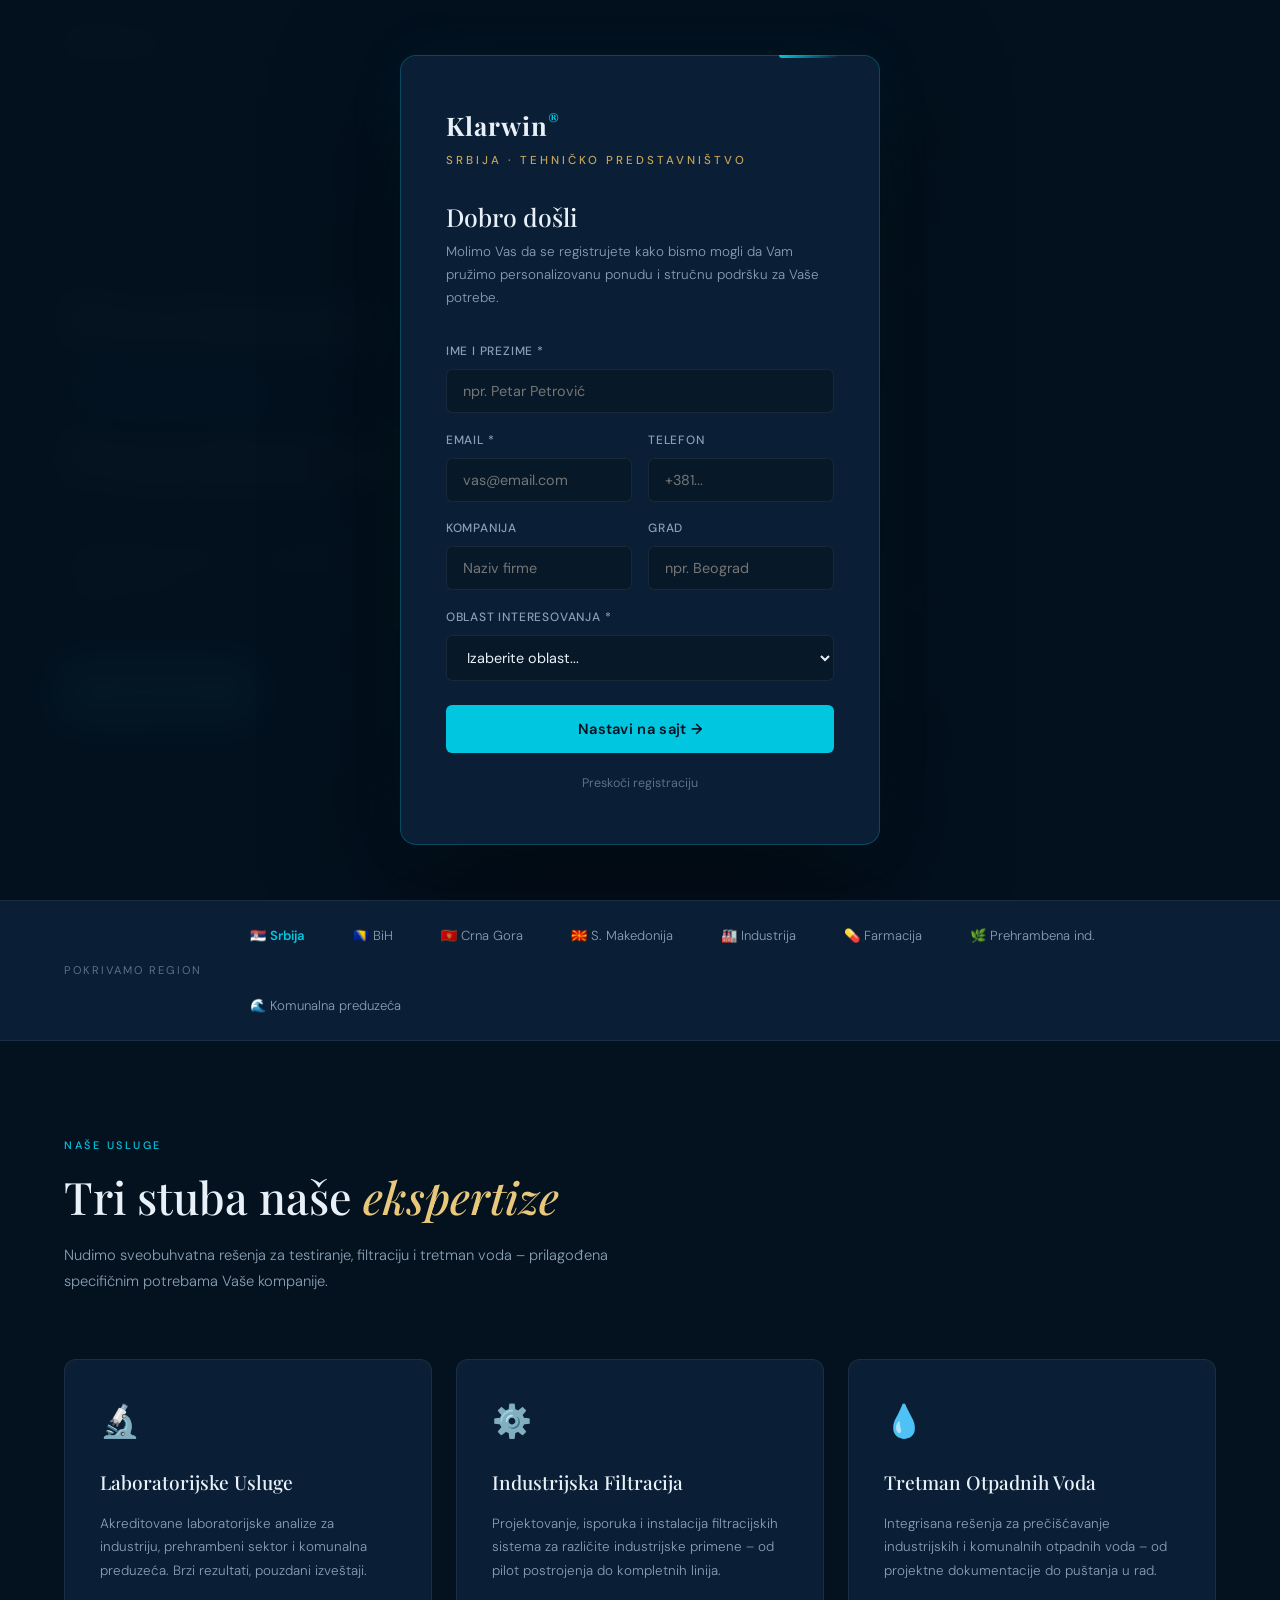
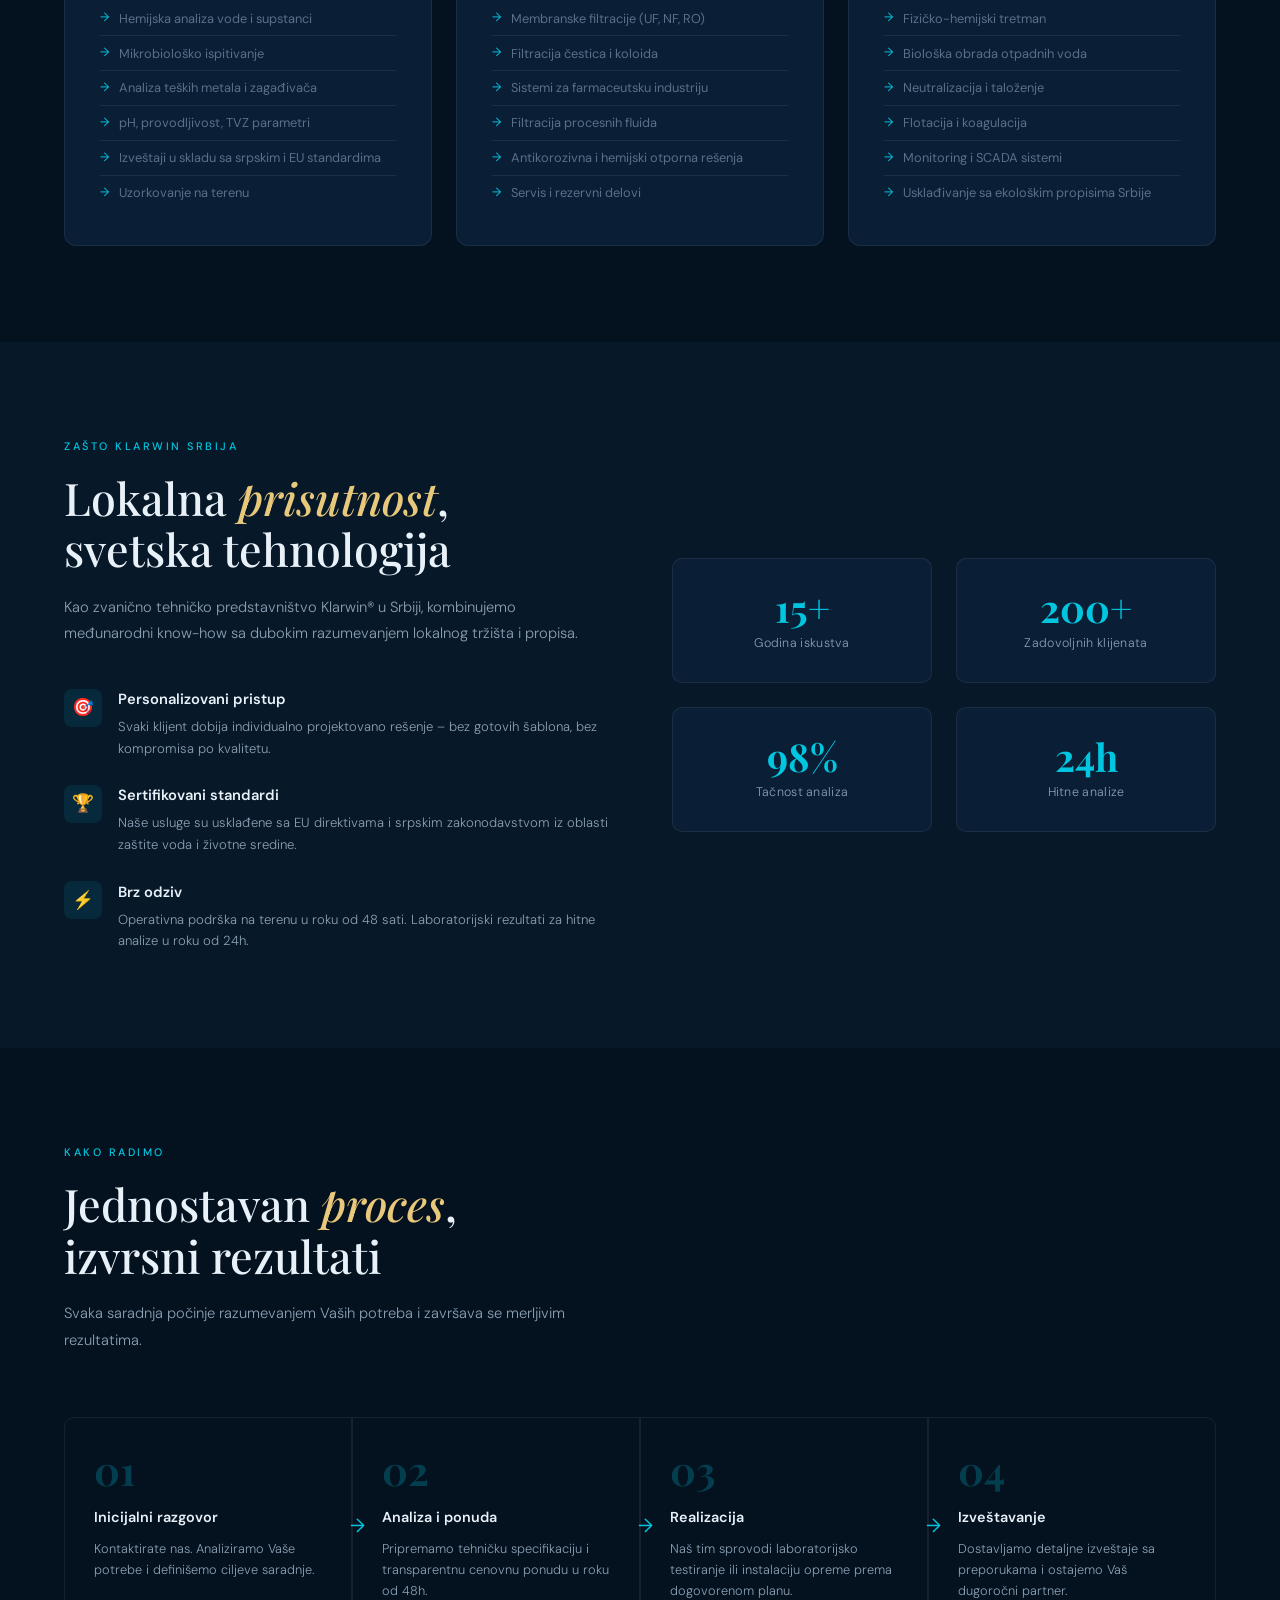
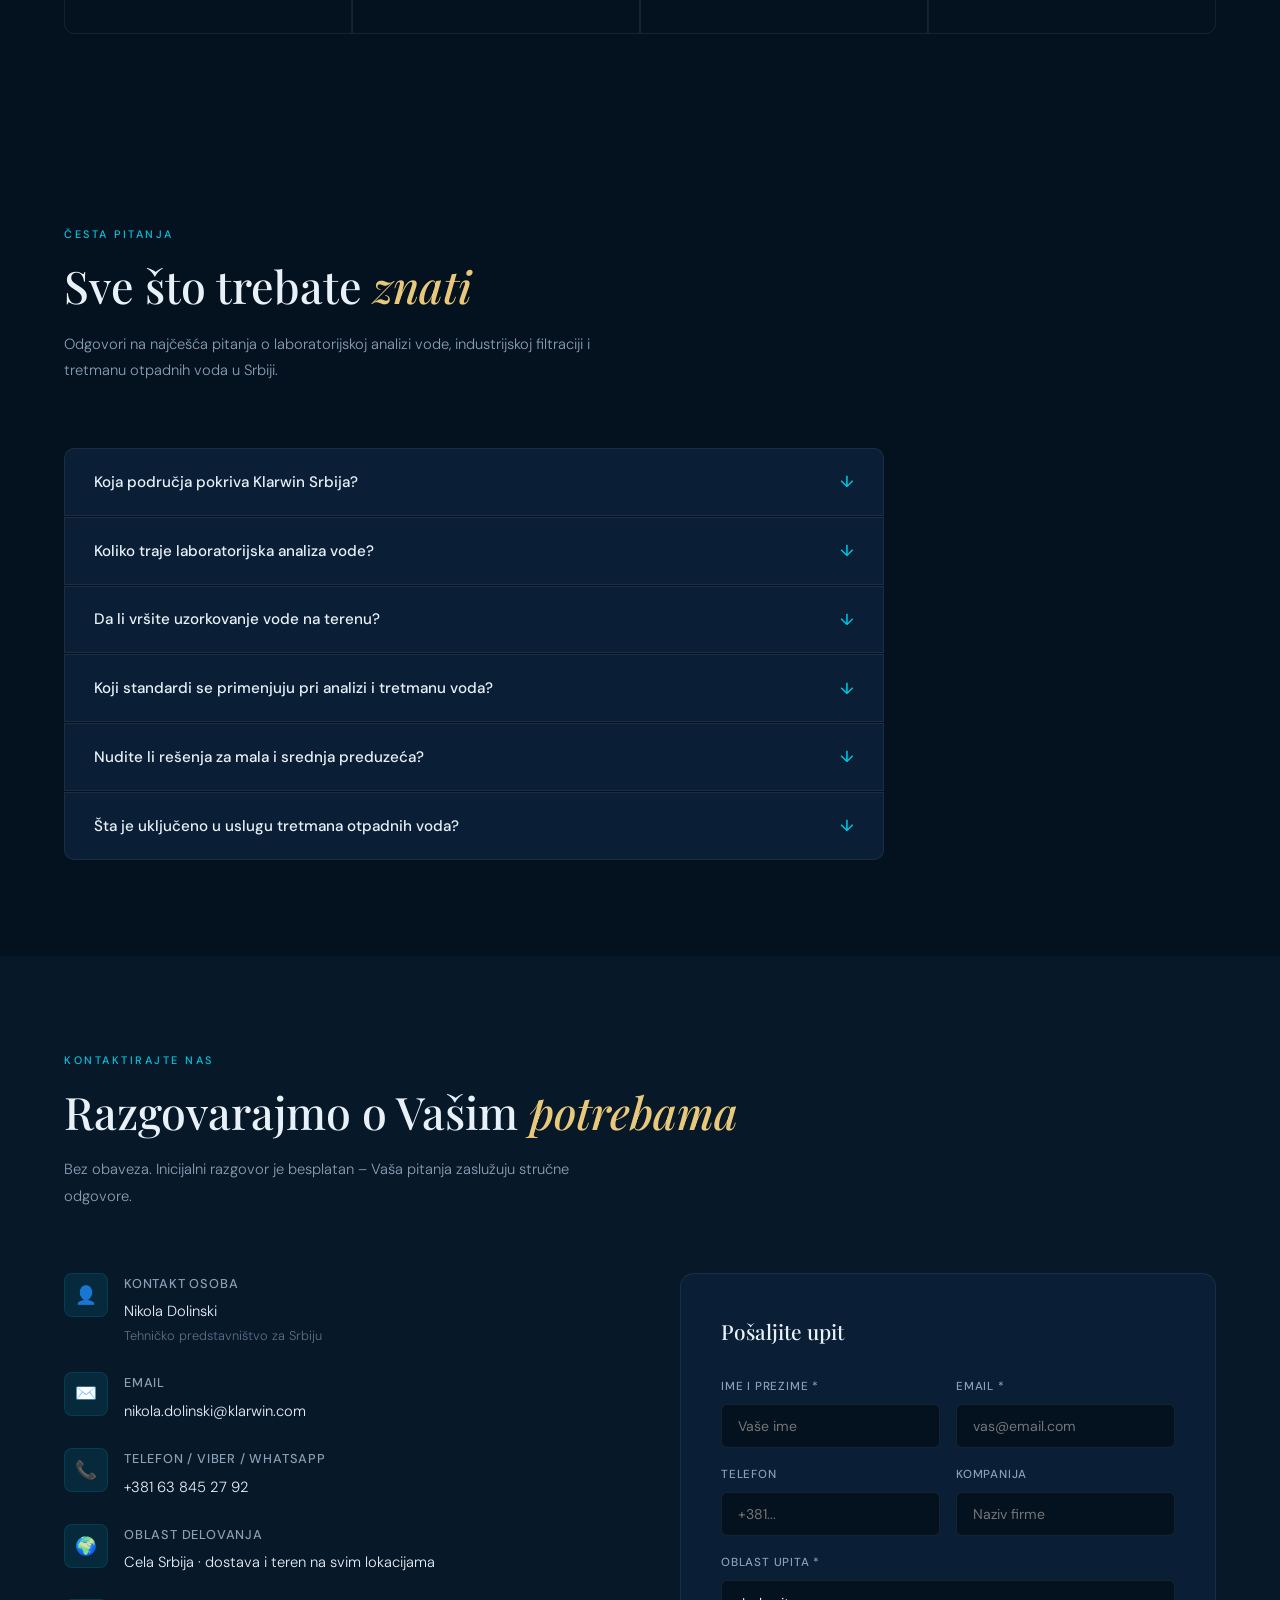
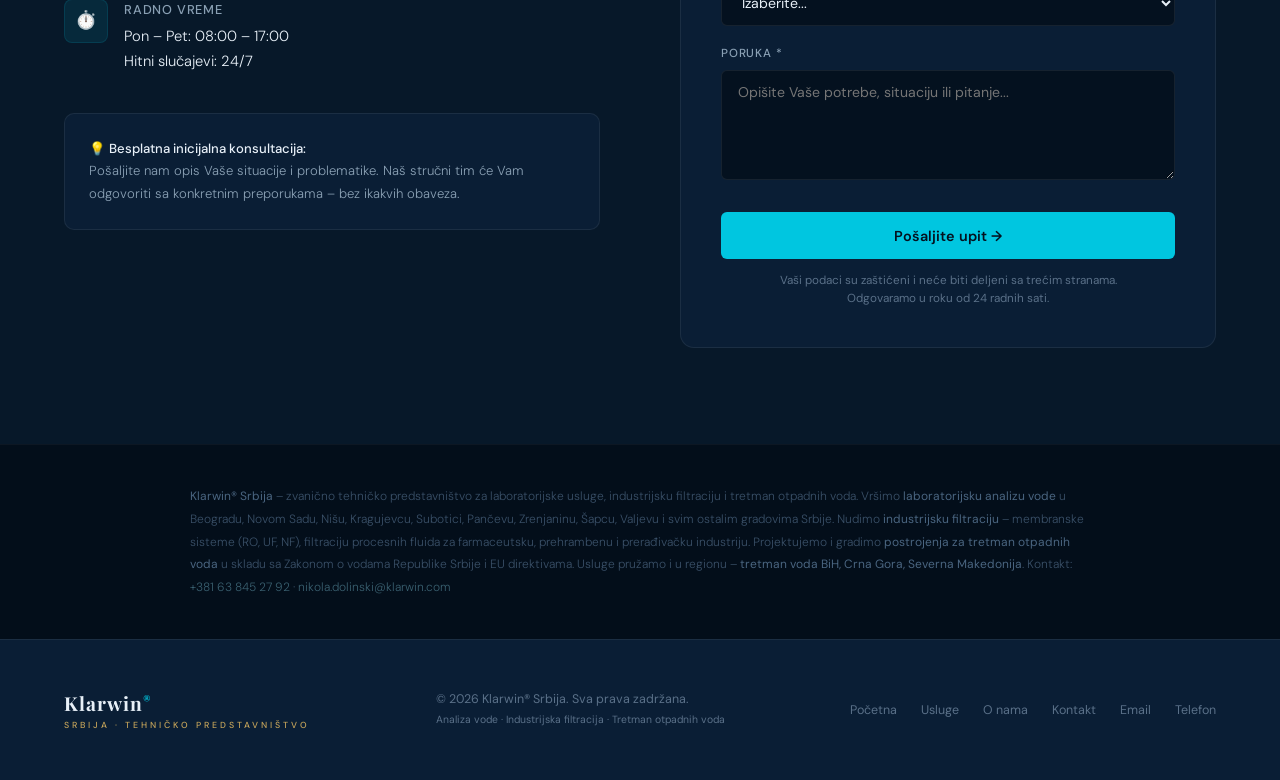
==== commit 85e6ac6c: "Update index.html" ====
--- a/index.html
+++ b/index.html
@@ -301,6 +301,8 @@
       display: flex; align-items: center; justify-content: center;
       padding: 1.5rem;
       animation: fadeIn .4s ease;
+      overflow-y: auto;        
+    -webkit-overflow-scrolling: touch; 
     }
     #reg-overlay.hidden { display: none; }
     @keyframes fadeIn { from{opacity:0} to{opacity:1} }
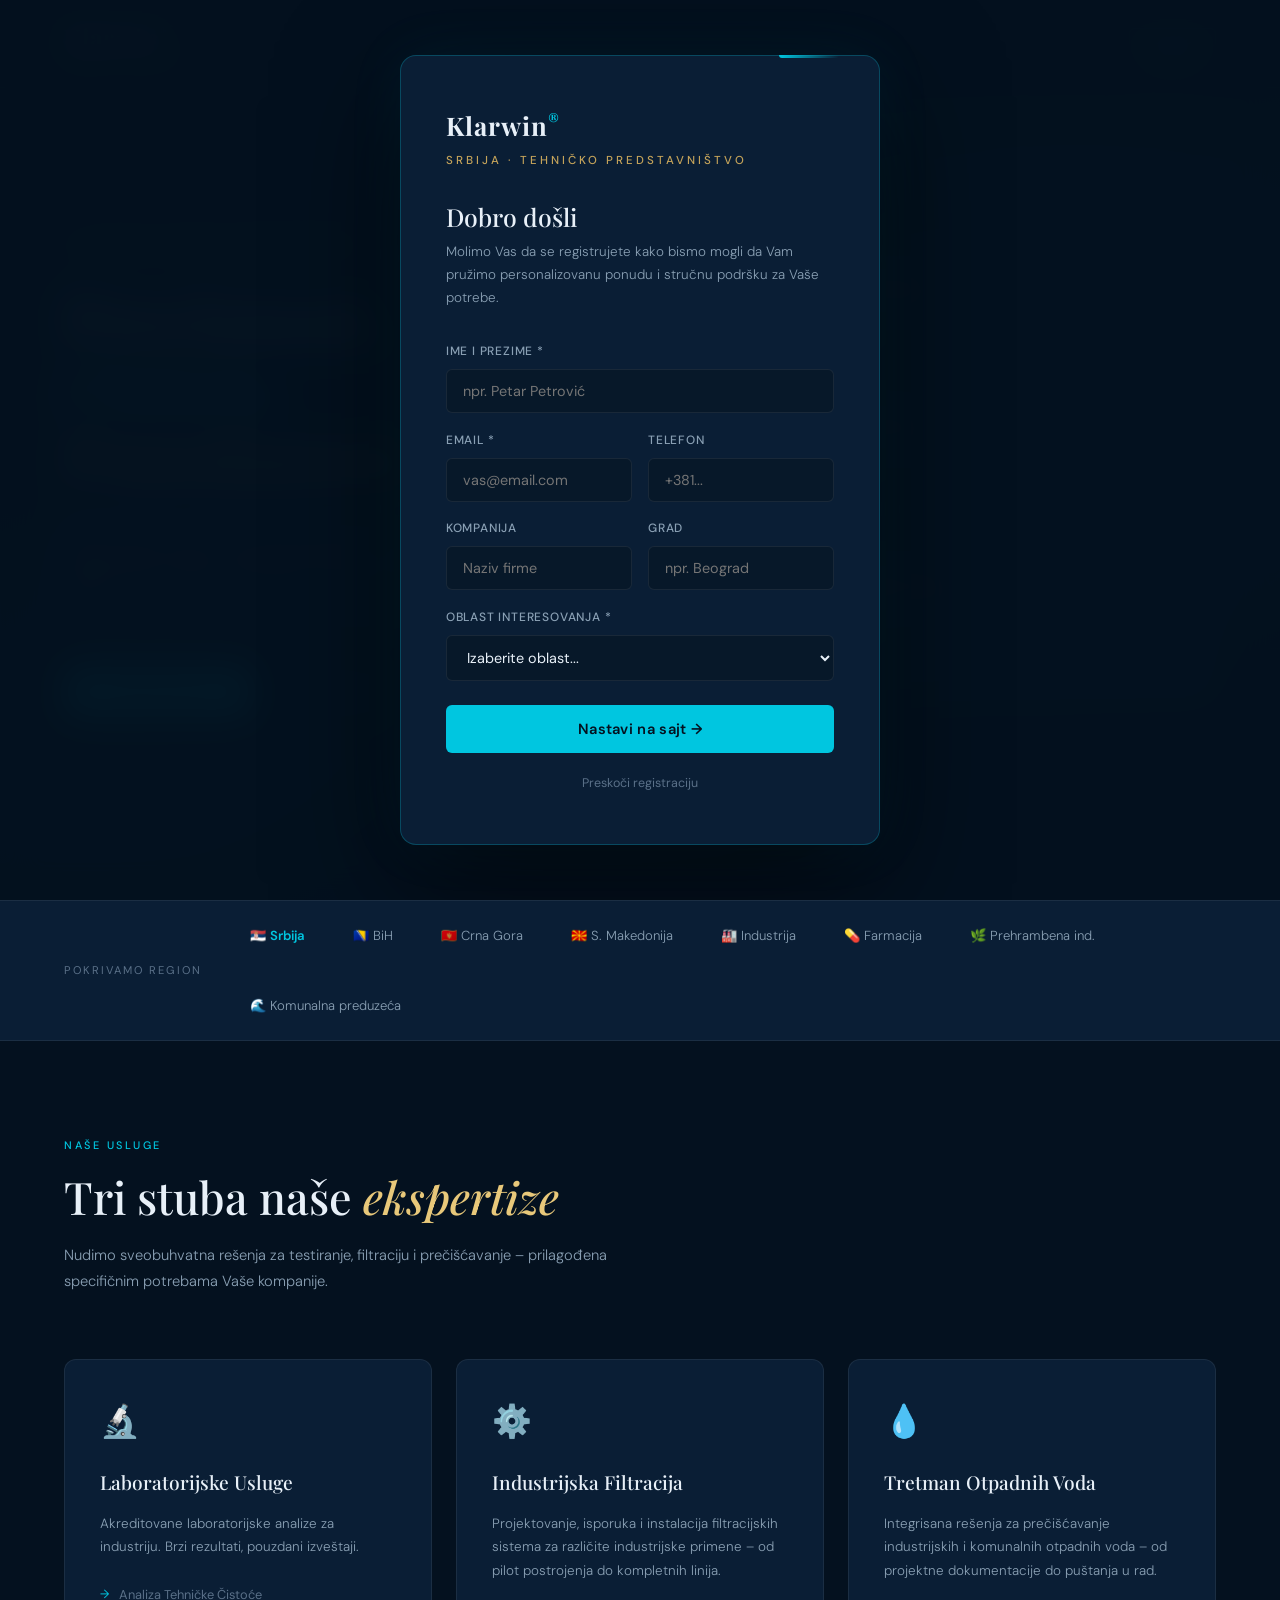
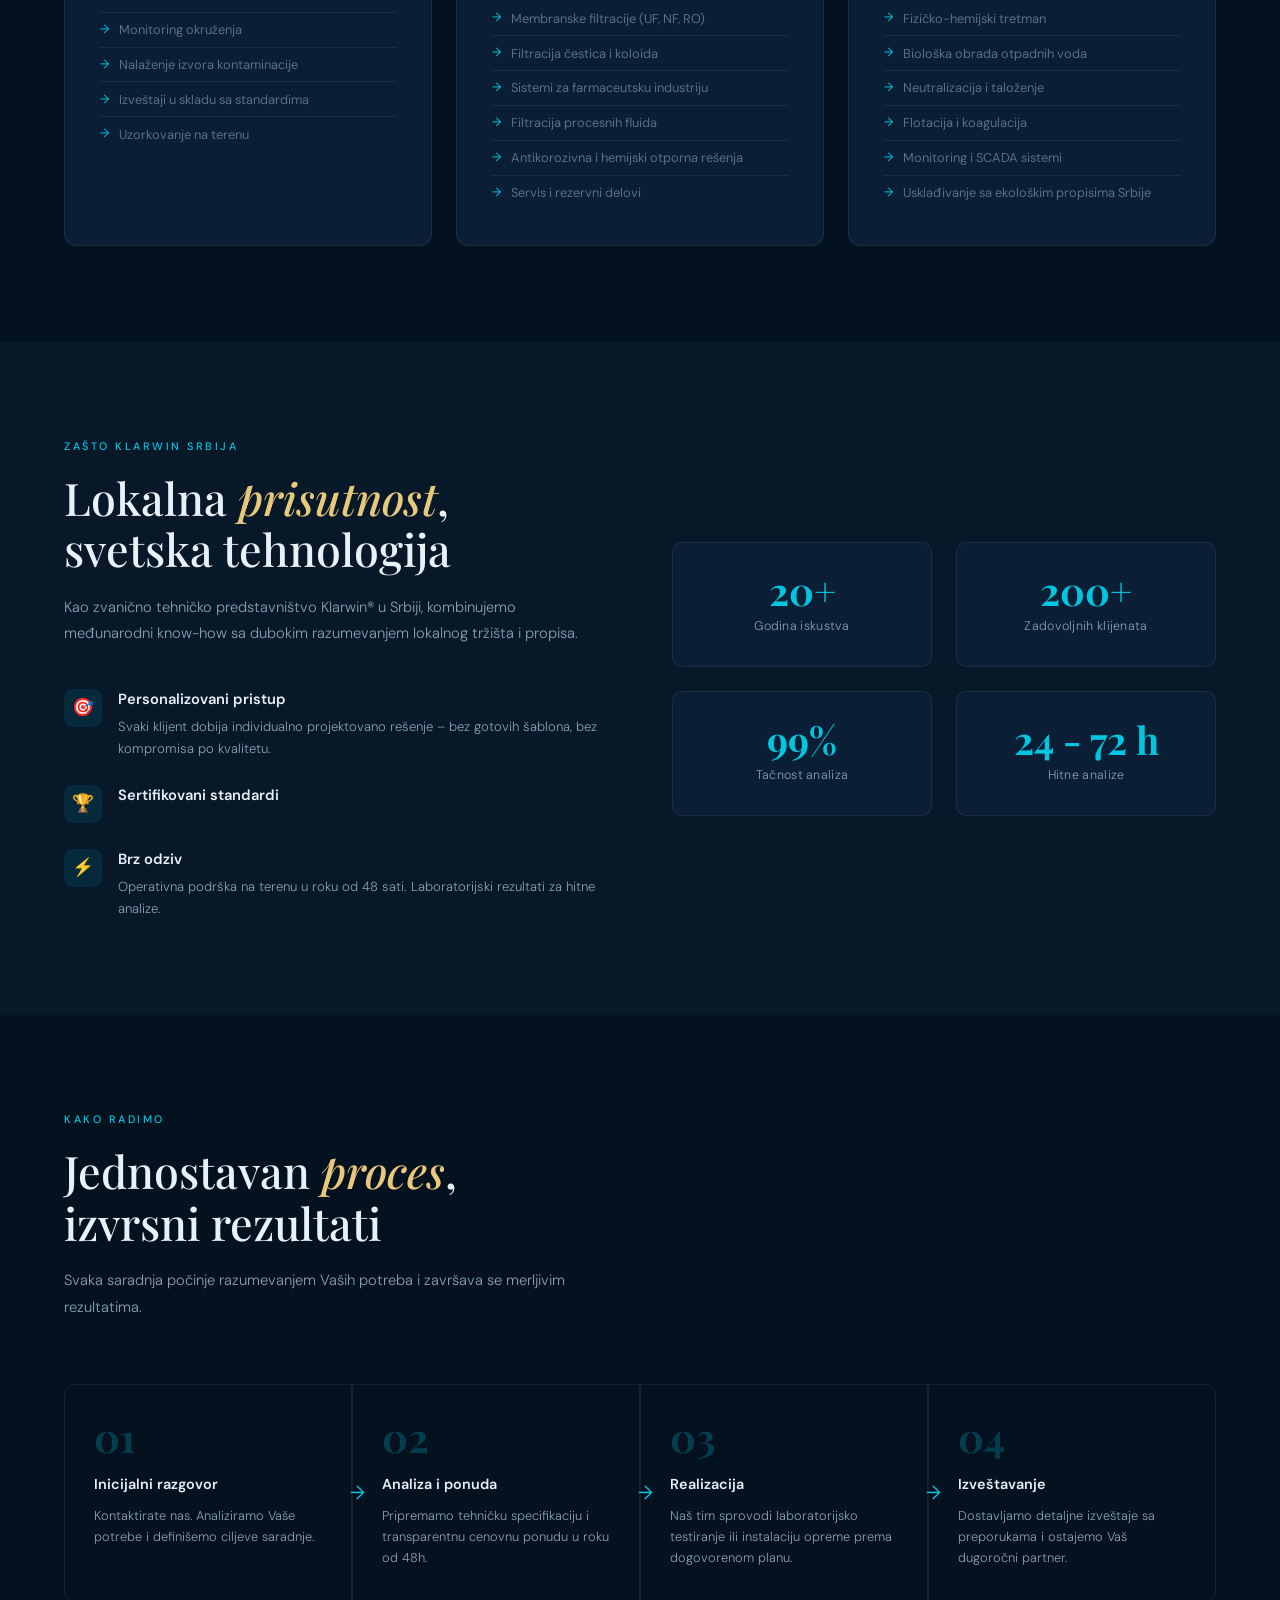
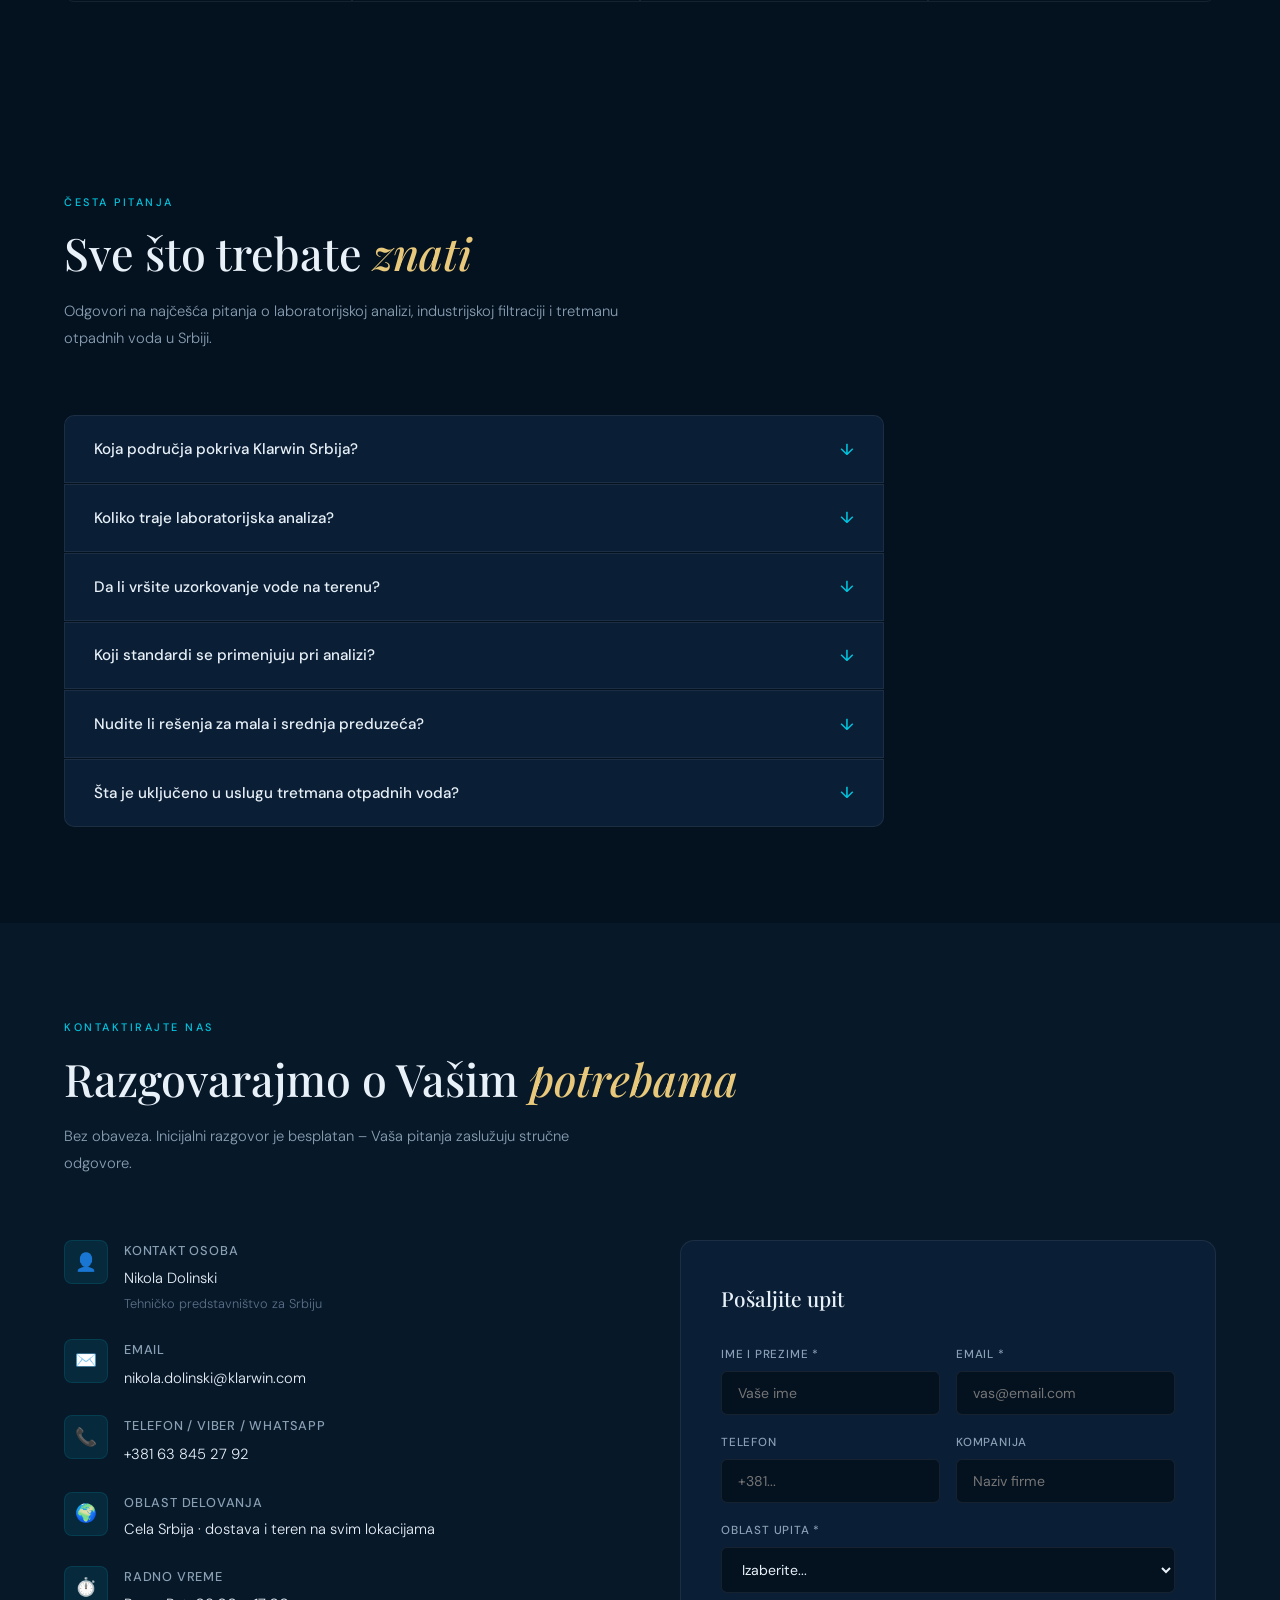
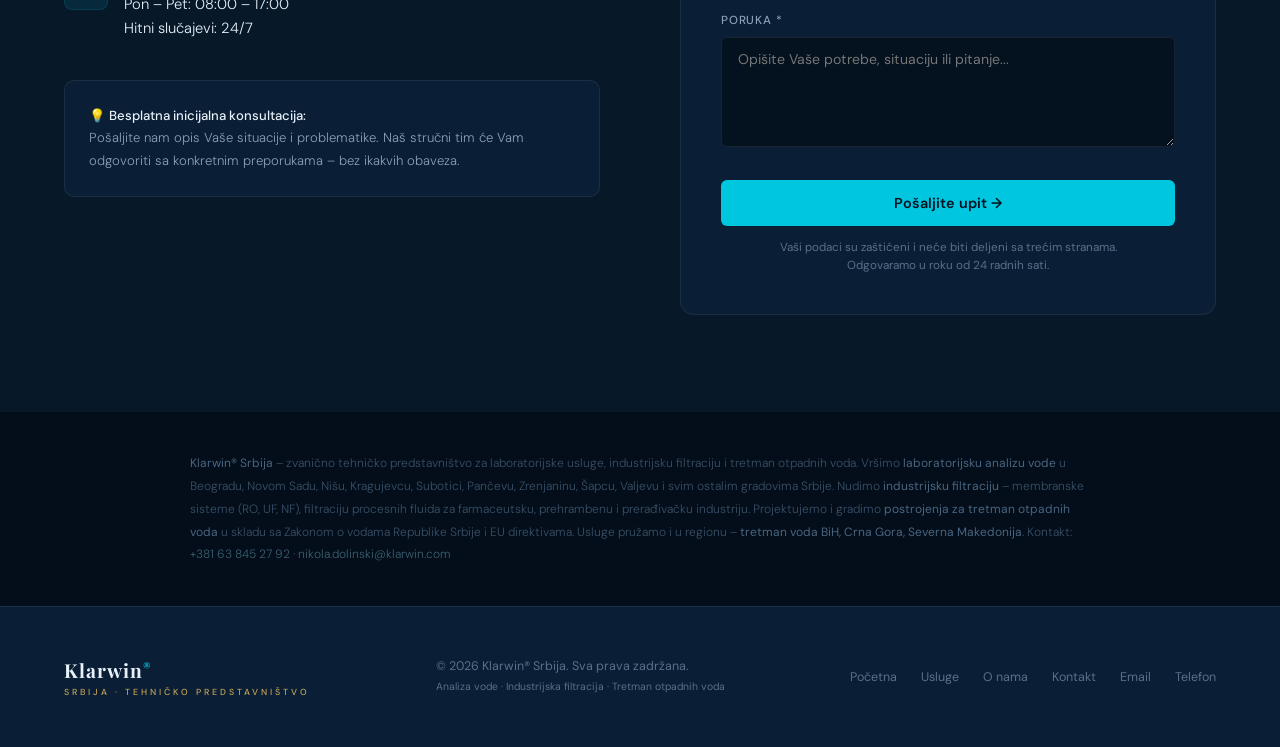
==== commit 4fbdfd0b: "Update keywords and descriptions in index.html" ====
--- a/index.html
+++ b/index.html
@@ -13,11 +13,11 @@
   <meta name="keywords" content="
     Cleanliness Cabinet Srbija, Jomesa Srbija, JOMESA HFD Srbija, Particle traps Srbija, PCC501MEM srbija, Sefar Srbija,
     Tehnička Čistoća Srbija, Tehnička Čistoća Beograd, Tehnička Čistoća Kragujevac, Tehnička Čistoća Niš, Tehnička Čistoća Novi Sad, 
-    Tehnička Čistoća Bosna, Tehnička Čistoća Hrvatska, Tehnička Čistoća Slovenija, analiza vode Srbija, analiza vode Beograd, analiza vode Novi Sad, analiza vode Niš, analiza vode Kragujevac, analiza vode Subotica,
-    laboratorijska analiza vode, hemijska analiza vode, mikrobiološka analiza vode, ispitivanje kvaliteta vode,
-    analiza teških metala u vodi, pH analiza vode, analiza nitrata u vodi, analiza hlorida u vodi,
-    akreditovana laboratorija Srbija, laboratorija za vodu cena, uzorkovanje vode teren,
-    industrijska filtracija Srbija, filteri za vodu industrija, membranska filtracija Srbija,
+    Tehnička Čistoća Bosna, Tehnička Čistoća Hrvatska, Tehnička Čistoća Slovenija, analiza Srbija, analiza Beograd, analiza Novi Sad, analiza Niš, analiza Kragujevac, analiza Subotica,
+    laboratorijska analiza, hemijska analiza, analiza vode, ispitivanje kvaliteta,
+    analiza metala, pH analiza vode, analiza čistoće, analiza hlorida u vodi,
+    akreditovana laboratorija Srbija, laboratorija cena, uzorkovanje teren,
+    industrijska filtracija Srbija, filteri za industrija, membranska filtracija Srbija,
     reverzna osmoza industrijska, ultrafiltracija, nanofiltracija, RO sistem Srbija,
     filtracija farmaceutska industrija, filtracija prehrambena industrija, filtracija hemijska industrija,
     tretman otpadnih voda Srbija, prečišćavanje otpadnih voda, postrojenje za prečišćavanje vode,
@@ -29,7 +29,7 @@
     PALL Srbija, PALL predstavništvo, Pall ovlašćeni distributer,
     ekološki propisi Srbija, zaštita voda Zakon Srbija, SRPS standardi voda,
     otpadne vode industrija Srbija, komunalne otpadne vode, inspekcija voda Srbija,
-    prečišćavanje vode cena Srbija, ponuda tretman otpadnih voda, servis filtera industrijski
+    prečišćavanje vode cena Srbija, ponuda tretman otpadnih voda, servis filtera industrijski, VDA19, VDA19.1, ISO16232, ZWEI, Audit, TEcSa
   " />
 
   <meta name="author" content="Nikola Dolinski – Klarwin® Srbija" />
@@ -67,7 +67,7 @@
   <!-- Twitter / X Card -->
   <meta name="twitter:card" content="summary_large_image" />
   <meta name="twitter:title" content="Analiza Vode & Tretman Otpadnih Voda Srbija | Klarwin®" />
-  <meta name="twitter:description" content="Laboratorijska analiza vode, industrijska filtracija i tretman otpadnih voda za kompanije u Srbiji i regionu. EU standardi. +381638452792" />
+  <meta name="twitter:description" content="Laboratorijska analiza Tehničke Čistoće, industrijska filtracija i tretman otpadnih voda za kompanije u Srbiji i regionu. EU standardi. +381638452792" />
 
   <!-- ═══ SCHEMA.ORG – ProfessionalService + FAQ + BreadcrumbList ═══ -->
   <script type="application/ld+json">
@@ -78,7 +78,7 @@
       "@id": "https://klarwin.rs/#organization",
       "name": "Klarwin® Srbija",
       "alternateName": ["Klarwin Srbija", "Klarwin tehničko predstavništvo"],
-      "description": "Zvanično tehničko predstavništvo Klarwin® u Srbiji. Laboratorijska analiza i ispitivanje vode, industrijska filtracija, projektovanje i izgradnja postrojenja za tretman otpadnih voda.",
+      "description": "Zvanično tehničko predstavništvo Klarwin® u Srbiji. Laboratorijska analiza i ispitivanje Tehničke Čistoće, Industrijska filtracija, projektovanje i izgradnja postrojenja za tretman otpadnih voda.",
       "url": "https://klarwin.rs",
       "telephone": "+381638452792",
       "email": "nikola.dolinski@klarwin.com",
@@ -124,14 +124,14 @@
       },
       "hasOfferCatalog": {
         "@type": "OfferCatalog",
-        "name": "Usluge analize vode, filtracije i tretmana",
+        "name": "Usluge analize, filtracije i tretmana",
         "itemListElement": [
           {
             "@type": "Offer",
             "itemOffered": {
               "@type": "Service",
-              "name": "Laboratorijska analiza vode",
-              "description": "Hemijska, mikrobiološka i fizička analiza vode po SRPS i EU standardima. Analiza teških metala, nitrata, hlorida, zagađivača, pH, provodljivosti i TVZ parametara. Uzorkovanje na terenu.",
+              "name": "Laboratorijska analiza",
+              "description": "Analiza po ISO 16232, VDA19.1, ISO 4406 standardima. Analiza u akreditovanoj Laboratoriji. Uzorkovanje na terenu.",
               "areaServed": {"@type": "Country", "name": "Serbia"},
               "provider": {"@id": "https://klarwin.rs/#organization"}
             }
@@ -181,34 +181,34 @@
         },
         {
           "@type": "Question",
-          "name": "Koliko traje laboratorijska analiza vode?",
+          "name": "Koliko traje laboratorijska analiza?",
           "acceptedAnswer": {
             "@type": "Answer",
-            "text": "Standardne laboratorijske analize vode isporučujemo u roku od 3–5 radnih dana. Za hitne analize dostupan je ekspresni servis sa rezultatima u roku od 24 sata."
+            "text": "Standardne laboratorijske analize  isporučujemo u roku od 3–5 radnih dana. Za hitne analize dostupan je ekspresni servis prema dogovoru."
           }
         },
         {
           "@type": "Question",
-          "name": "Da li vršite uzorkovanje vode na terenu?",
+          "name": "Da li vršite uzorkovanje na terenu?",
           "acceptedAnswer": {
             "@type": "Answer",
-            "text": "Da. Naš tim vrši uzorkovanje vode i supstanci direktno na lokaciji klijenta širom Srbije. Uzorkovanje je uključeno u uslugu laboratorijske analize."
+            "text": "Da. Naš tim vrši uzorkovanje direktno na lokaciji klijenta širom Srbije. Uzorkovanje može biti uključeno u uslugu laboratorijske analize."
           }
         },
         {
           "@type": "Question",
-          "name": "Po kojim standardima se vrši analiza vode?",
+          "name": "Po kojim standardima se vrši analiza?",
           "acceptedAnswer": {
             "@type": "Answer",
-            "text": "Sve analize se vrše po srpskim standardima (SRPS) i EU direktivama za kvalitet vode. Izveštaji su prihvaćeni od strane inspekcijskih organa i regulatornih tela u Srbiji."
+            "text": "Sve analize se vrše po standardima i direktivama za kvalitet, ili specifičnim zahtevima Kupaca."
           }
         },
         {
           "@type": "Question",
-          "name": "Koliko košta analiza otpadne vode u Srbiji?",
+          "name": "Koliko košta analiza?",
           "acceptedAnswer": {
             "@type": "Answer",
-            "text": "Cena laboratorijske analize otpadne vode zavisi od broja parametara koji se ispituju. Kontaktirajte nas na +381638452792 za besplatnu konsultaciju i individualnu ponudu."
+            "text": "Cena laboratorijske analize zavisi od raznih parametara. Kontaktirajte nas na +381638452792 za besplatnu konsultaciju i individualnu ponudu."
           }
         },
         {
@@ -216,7 +216,7 @@
           "name": "Da li nudite sisteme za tretman otpadnih voda za mala preduzeća?",
           "acceptedAnswer": {
             "@type": "Answer",
-            "text": "Da, nudimo skalabilna rešenja od kompaktnih sistema za MSP do kompletnih industrijskih postrojenja. Svaka ponuda je prilagođena kapacitetima i budžetu klijenta, uz puno usklađivanje sa Zakonom o vodama Srbije."
+            "text": "Da, nudimo skalabilna rešenja od kompaktnih sistema za MSP do kompletnih industrijskih postrojenja. Svaka ponuda je prilagođena kapacitetima i budžetu klijenta."
           }
         },
         {
@@ -258,8 +258,8 @@
       "@type": "WebSite",
       "@id": "https://klarwin.rs/#website",
       "url": "https://klarwin.rs",
-      "name": "Klarwin® Srbija – Analiza Vode i Tretman Otpadnih Voda",
-      "description": "Laboratorijska analiza vode, industrijska filtracija i tretman otpadnih voda za industriju u Srbiji i regionu.",
+      "name": "Klarwin® Srbija",
+      "description": "Laboratorijska analiza, industrijska filtracija i tretman otpadnih voda za industriju u Srbiji i regionu.",
       "inLanguage": "sr-RS",
       "publisher": {"@id": "https://klarwin.rs/#organization"}
     }
@@ -807,7 +807,7 @@
       <span class="gold">Pouzdanost.</span>
     </h1>
     <p class="hero-desc">
-      Klarwin® Srbija – zvanično tehničko predstavništvo za <strong>laboratorijsku analizu vode</strong>, <strong>industrijsku filtraciju</strong> i <strong>tretman otpadnih voda</strong>. Pružamo usluge kompanijama u Srbiji, BiH i regionu. EU standardi · Teren na svim lokacijama · Rezultati za 24h.
+      Klarwin® Srbija – zvanično tehničko predstavništvo za <strong>laboratorijsku analizu</strong>, <strong>industrijsku filtraciju</strong> i <strong>tretman otpadnih voda</strong>. Pružamo usluge kompanijama u Srbiji, BiH i regionu. EU standardi · Teren na svim lokacijama · Rezultati za 24h.
     </p>
     <div class="hero-ctas">
       <a href="#kontakt" class="btn-primary">Zatražite ponudu</a>
@@ -820,7 +820,7 @@
       <div class="pillar-icon pi-lab">🔬</div>
       <div class="pillar-body">
         <h3>Laboratorijske Usluge</h3>
-        <p>Hemijska i mikrobiološka analiza vode, supstanci i materijala po evropskim standardima.</p>
+        <p>Analiza Tehničke Čistoće delova, komponenti i fluida.</p>
         <a href="#usluge" class="pillar-link">Saznajte više →</a>
       </div>
     </div>
@@ -863,20 +863,19 @@
   <div class="section-header reveal">
     <div class="section-label">Naše usluge</div>
     <h2 class="section-title">Tri stuba naše <em>ekspertize</em></h2>
-    <p class="section-desc">Nudimo sveobuhvatna rešenja za testiranje, filtraciju i tretman voda – prilagođena specifičnim potrebama Vaše kompanije.</p>
+    <p class="section-desc">Nudimo sveobuhvatna rešenja za testiranje, filtraciju i prečišćavanje – prilagođena specifičnim potrebama Vaše kompanije.</p>
   </div>
 
   <div class="services-grid">
     <div class="service-card reveal reveal-delay-1">
       <div class="service-icon">🔬</div>
       <h3>Laboratorijske Usluge</h3>
-      <p>Akreditovane laboratorijske analize za industriju, prehrambeni sektor i komunalna preduzeća. Brzi rezultati, pouzdani izveštaji.</p>
+      <p>Akreditovane laboratorijske analize za industriju. Brzi rezultati, pouzdani izveštaji.</p>
       <ul class="service-list">
-        <li>Hemijska analiza vode i supstanci</li>
-        <li>Mikrobiološko ispitivanje</li>
-        <li>Analiza teških metala i zagađivača</li>
-        <li>pH, provodljivost, TVZ parametri</li>
-        <li>Izveštaji u skladu sa srpskim i EU standardima</li>
+        <li>Analiza Tehničke Čistoće</li>
+        <li>Monitoring okruženja</li>
+        <li>Nalaženje izvora kontaminacije</li>
+        <li>Izveštaji u skladu sa standardima</li>
         <li>Uzorkovanje na terenu</li>
       </ul>
     </div>
@@ -931,14 +930,13 @@
           <div class="why-point-icon">🏆</div>
           <div>
             <h4>Sertifikovani standardi</h4>
-            <p>Naše usluge su usklađene sa EU direktivama i srpskim zakonodavstvom iz oblasti zaštite voda i životne sredine.</p>
           </div>
         </div>
         <div class="why-point reveal reveal-delay-3">
           <div class="why-point-icon">⚡</div>
           <div>
             <h4>Brz odziv</h4>
-            <p>Operativna podrška na terenu u roku od 48 sati. Laboratorijski rezultati za hitne analize u roku od 24h.</p>
+            <p>Operativna podrška na terenu u roku od 48 sati. Laboratorijski rezultati za hitne analize.</p>
           </div>
         </div>
       </div>
@@ -946,7 +944,7 @@
 
     <div class="why-stats reveal">
       <div class="stat-card">
-        <div class="stat-num">15+</div>
+        <div class="stat-num">20+</div>
         <div class="stat-label">Godina iskustva</div>
       </div>
       <div class="stat-card">
@@ -954,11 +952,11 @@
         <div class="stat-label">Zadovoljnih klijenata</div>
       </div>
       <div class="stat-card">
-        <div class="stat-num">98%</div>
+        <div class="stat-num">99%</div>
         <div class="stat-label">Tačnost analiza</div>
       </div>
       <div class="stat-card">
-        <div class="stat-num">24h</div>
+        <div class="stat-num">24 - 72 h</div>
         <div class="stat-label">Hitne analize</div>
       </div>
     </div>
@@ -1005,7 +1003,7 @@
   <div class="section-header reveal">
     <div class="section-label">Česta pitanja</div>
     <h2 class="section-title">Sve što trebate <em>znati</em></h2>
-    <p class="section-desc">Odgovori na najčešća pitanja o laboratorijskoj analizi vode, industrijskoj filtraciji i tretmanu otpadnih voda u Srbiji.</p>
+    <p class="section-desc">Odgovori na najčešća pitanja o laboratorijskoj analizi, industrijskoj filtraciji i tretmanu otpadnih voda u Srbiji.</p>
   </div>
 
   <div style="max-width: 820px; display: flex; flex-direction: column; gap: 1px;">
@@ -1022,11 +1020,11 @@
 
     <div class="faq-item reveal reveal-delay-1">
       <button class="faq-q" onclick="toggleFaq(this)" aria-expanded="false">
-        Koliko traje laboratorijska analiza vode?
+        Koliko traje laboratorijska analiza?
         <span class="faq-arrow">↓</span>
       </button>
       <div class="faq-a">
-        <p>Standardne <strong>laboratorijske analize vode</strong> isporučujemo u roku od <strong>3–5 radnih dana</strong> od prijema uzorka. Za hitne slučajeve dostupan je ekspresni servis sa rezultatima u roku od <strong>24 sata</strong>. Izveštaji se dostavljaju u elektronskom i štampanom formatu, potpisani i overeni.</p>
+        <p>Standardne <strong>laboratorijske analize</strong> isporučujemo u roku od <strong>3–5 radnih dana</strong> od prijema uzorka. Za hitne slučajeve dostupan je ekspresni servis sa rezultatima u roku od <strong>24 - 72 sata</strong>. Izveštaji se dostavljaju u elektronskom i štampanom formatu.</p>
       </div>
     </div>
 
@@ -1036,17 +1034,17 @@
         <span class="faq-arrow">↓</span>
       </button>
       <div class="faq-a">
-        <p>Da. Naš tim vrši <strong>uzorkovanje vode, otpadnih voda i supstanci direktno na lokaciji klijenta</strong> širom Srbije. Uzorkovanje se vrši po propisanim protokolima koji obezbeđuju validnost rezultata. Usluga uzorkovanja je uključena u cenu laboratorijske analize.</p>
+        <p>Da. Naš tim vrši <strong>uzorkovanje direktno na lokaciji klijenta</strong> širom Srbije. Uzorkovanje se vrši po propisanim protokolima koji obezbeđuju validnost rezultata. Usluga uzorkovanja može uključena u cenu laboratorijske analize.</p>
       </div>
     </div>
 
     <div class="faq-item reveal reveal-delay-3">
       <button class="faq-q" onclick="toggleFaq(this)" aria-expanded="false">
-        Koji standardi se primenjuju pri analizi i tretmanu voda?
+        Koji standardi se primenjuju pri analizi?
         <span class="faq-arrow">↓</span>
       </button>
       <div class="faq-a">
-        <p>Sve analize i usluge tretmana voda usklađene su sa <strong>srpskim standardima (SRPS)</strong>, <strong>EU direktivama za kvalitet vode</strong> i zakonodavstvom RS iz oblasti zaštite životne sredine. Naši izveštaji su prihvaćeni od strane inspekcijskih organa, AZŽS i regulatornih tela u Srbiji i regionu.</p>
+        <p>Sve analize usklađene su sa <strong> standardima </strong>, <strong>direktivama za kvalitet</strong> i specifičnim zahtevima kupaca.</p>
       </div>
     </div>
 
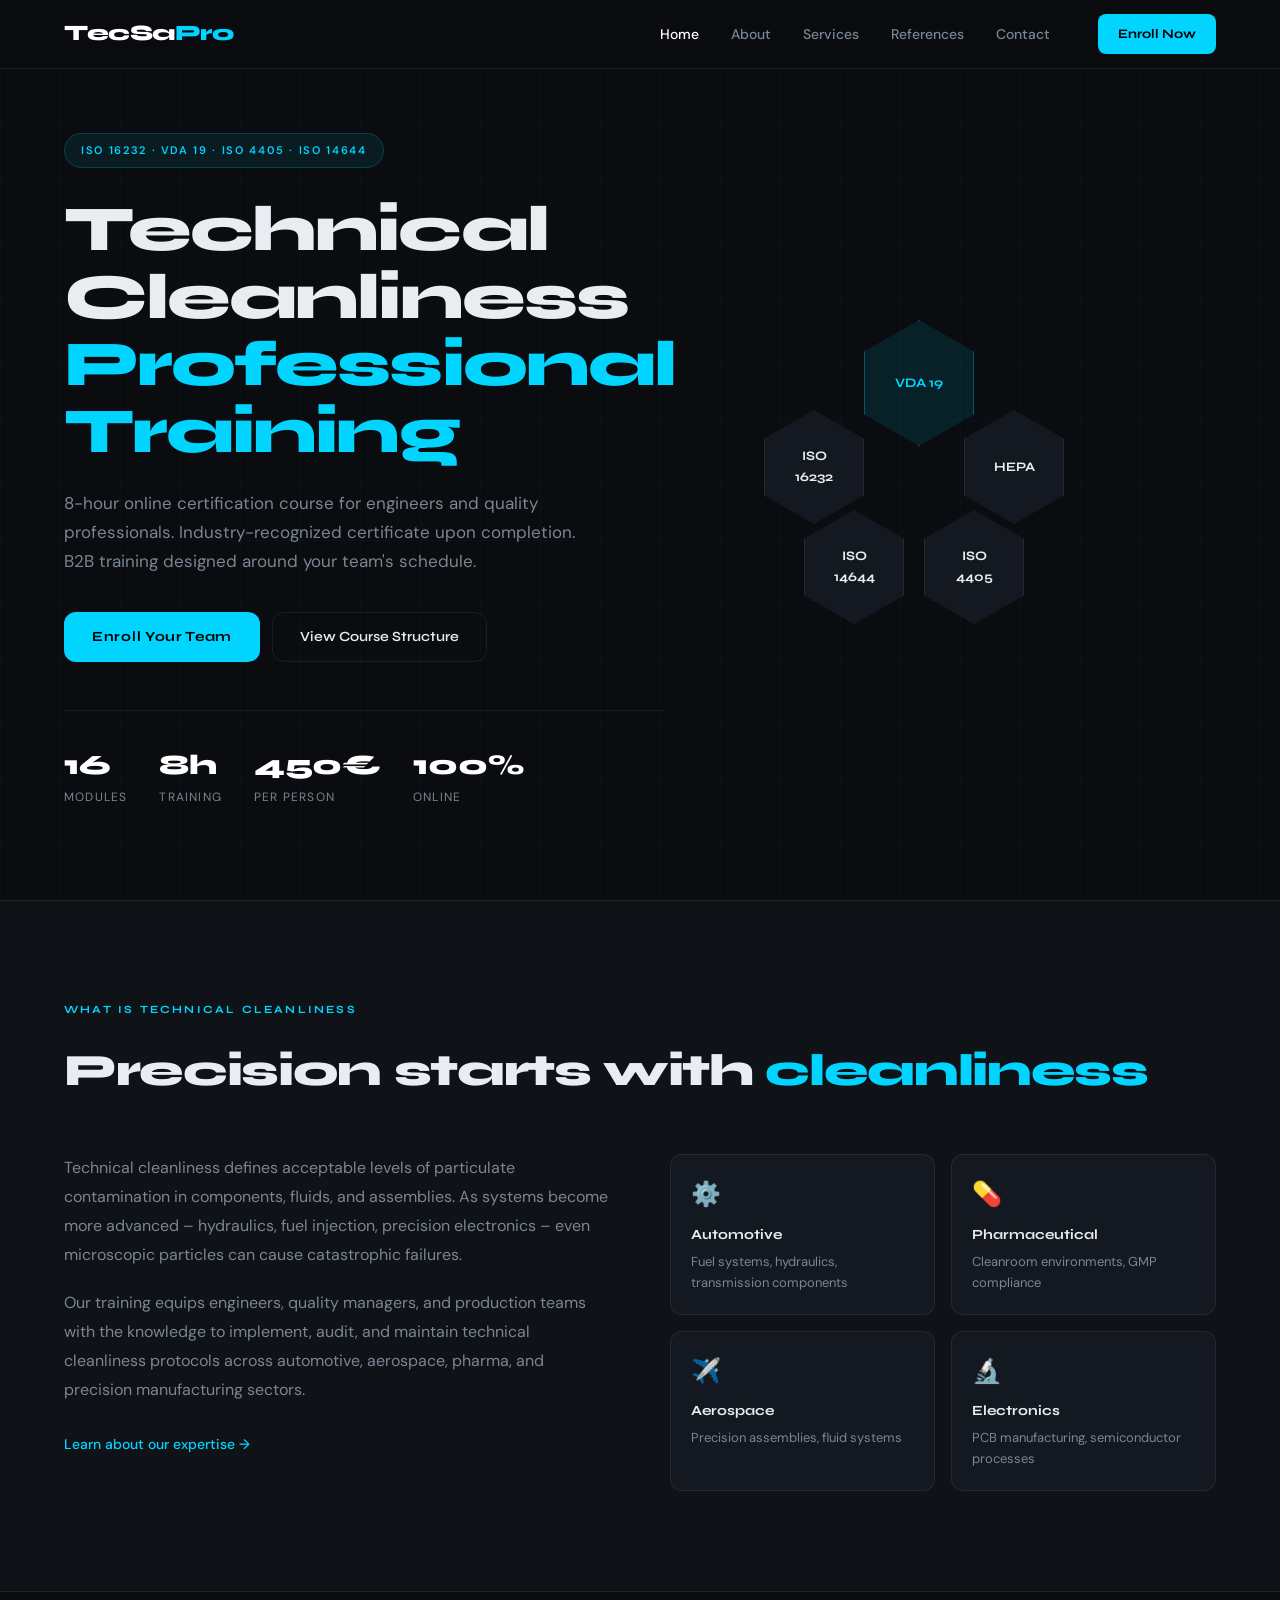
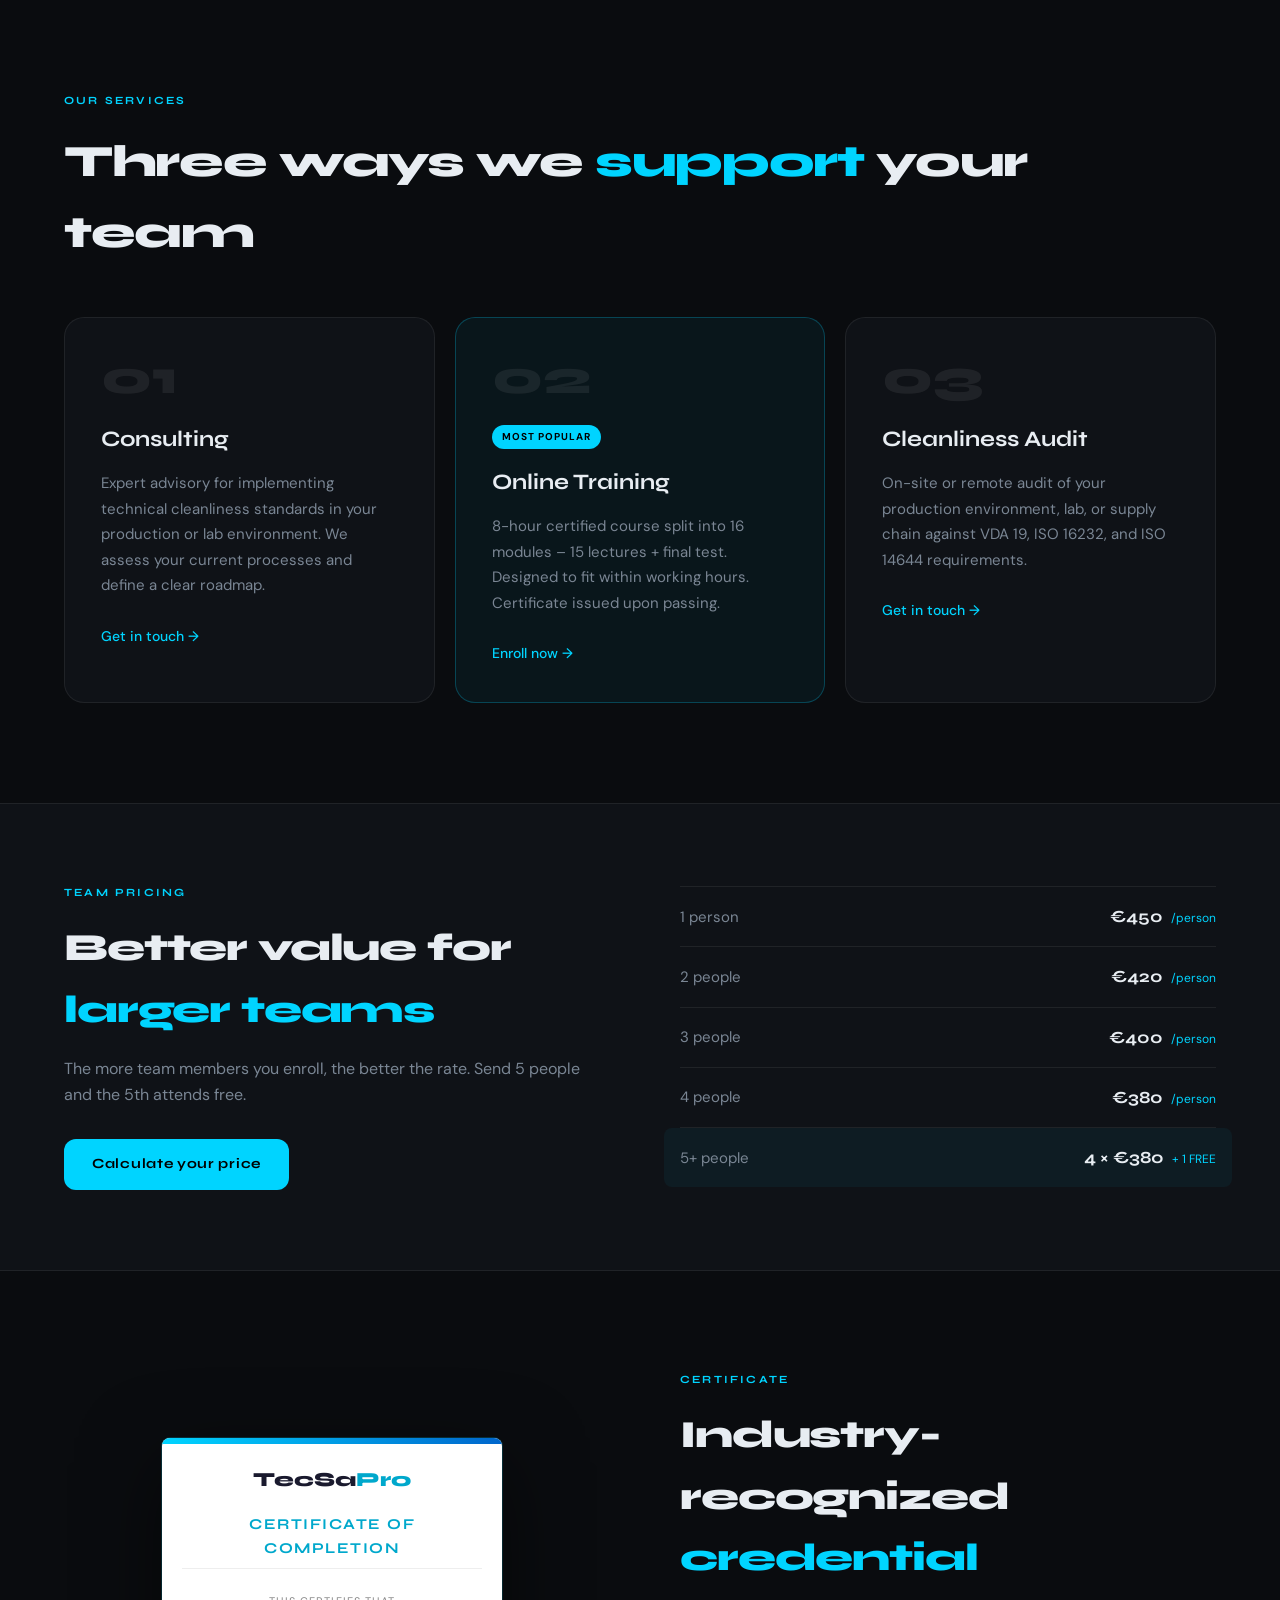
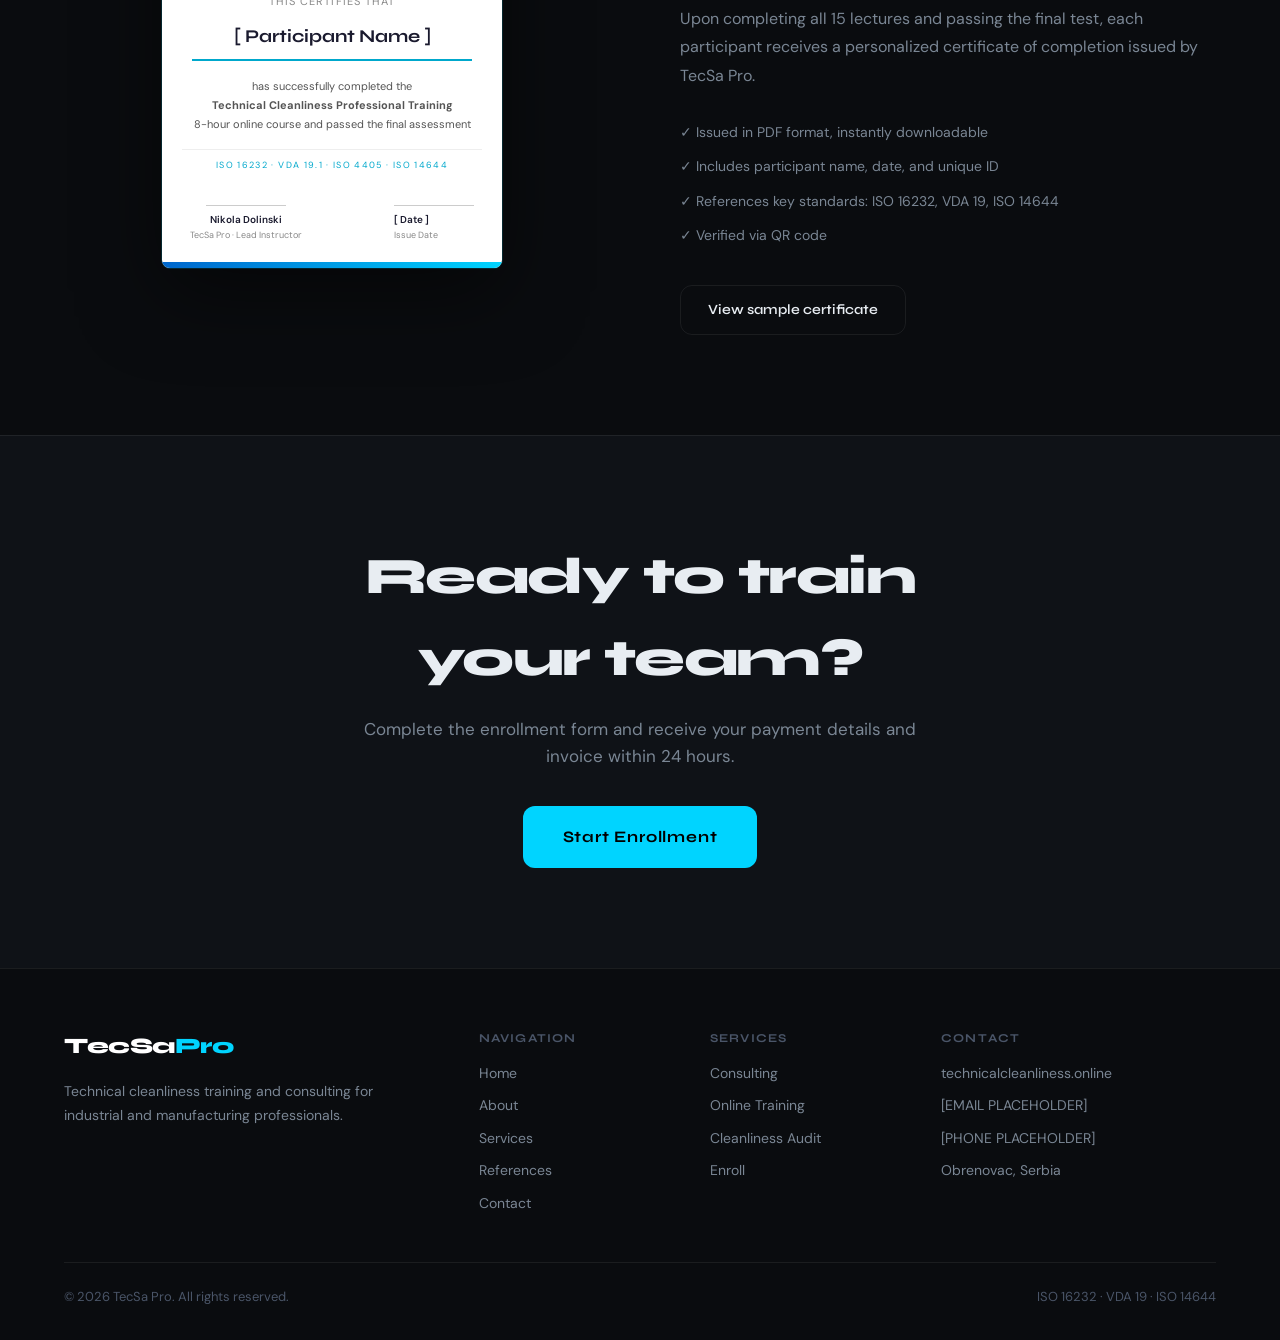
==== commit 8d911715: "Add files via upload" ====
--- a/index.html
+++ b/index.html
@@ -1,1413 +1,264 @@
 <!DOCTYPE html>
-<html lang="sr">
+<html lang="en">
 <head>
-  <meta charset="UTF-8" />
-  <meta name="viewport" content="width=device-width, initial-scale=1.0" />
-  <!-- ═══ TITLE – max 60 znakova, primarna ključna reč napred ═══ -->
-  <title>Tehnička Čistoća Srbija | Analiza Vode Srbija | Industrijska Filtracija | Klarwin®</title>
-
-  <!-- ═══ META DESCRIPTION – max 155 znakova, poziv na akciju ═══ -->
-  <meta name="description" content="Klarwin® Srbija – Tehnička Čistoća, laboratorijska analiza, industrijska filtracija i tretman otpadnih voda. EU standardi. Teren Beograd, Novi Sad, Niš, cela Srbija. ☎ +381638452792" />
-
-  <!-- ═══ KEYWORDS – srpski + latinica + gradovi + region ═══ -->
-  <meta name="keywords" content="
-    Cleanliness Cabinet Srbija, Jomesa Srbija, JOMESA HFD Srbija, Particle traps Srbija, PCC501MEM srbija, Sefar Srbija,
-    Tehnička Čistoća Srbija, Tehnička Čistoća Beograd, Tehnička Čistoća Kragujevac, Tehnička Čistoća Niš, Tehnička Čistoća Novi Sad, 
-    Tehnička Čistoća Bosna, Tehnička Čistoća Hrvatska, Tehnička Čistoća Slovenija, analiza Srbija, analiza Beograd, analiza Novi Sad, analiza Niš, analiza Kragujevac, analiza Subotica,
-    laboratorijska analiza, hemijska analiza, analiza vode, ispitivanje kvaliteta,
-    analiza metala, pH analiza vode, analiza čistoće, analiza hlorida u vodi,
-    akreditovana laboratorija Srbija, laboratorija cena, uzorkovanje teren,
-    industrijska filtracija Srbija, filteri za industrija, membranska filtracija Srbija,
-    reverzna osmoza industrijska, ultrafiltracija, nanofiltracija, RO sistem Srbija,
-    filtracija farmaceutska industrija, filtracija prehrambena industrija, filtracija hemijska industrija,
-    tretman otpadnih voda Srbija, prečišćavanje otpadnih voda, postrojenje za prečišćavanje vode,
-    biološka obrada otpadnih voda, fizičko hemijski tretman vode, flotacija otpadnih voda,
-    koagulacija i flokulacija, SCADA monitoring voda, neutralizacija otpadnih voda,
-    tretman vode BiH, analiza vode Bosna i Hercegovina, tretman voda Sarajevo,
-    tretman vode Crna Gora, analiza vode Podgorica, filtracija vode region,
-    tretman vode, Pall Severna Makedonija, Pall prečišćavanje vode Skoplje,
-    PALL Srbija, PALL predstavništvo, Pall ovlašćeni distributer,
-    ekološki propisi Srbija, zaštita voda Zakon Srbija, SRPS standardi voda,
-    otpadne vode industrija Srbija, komunalne otpadne vode, inspekcija voda Srbija,
-    prečišćavanje vode cena Srbija, ponuda tretman otpadnih voda, servis filtera industrijski, VDA19, VDA19.1, ISO16232, ZWEI, Audit, TEcSa
-  " />
-
-  <meta name="author" content="Nikola Dolinski – Klarwin® Srbija" />
-  <meta name="robots" content="index, follow, max-snippet:-1, max-image-preview:large, max-video-preview:-1" />
-  <meta name="googlebot" content="index, follow" />
-
-  <!-- Geo targeting – Srbija i region -->
-  <meta name="geo.region" content="RS" />
-  <meta name="geo.placename" content="Srbija" />
-  <meta name="geo.position" content="44.0165;21.0059" />
-  <meta name="ICBM" content="44.0165, 21.0059" />
-  <meta name="language" content="sr" />
-  <meta name="content-language" content="sr-RS" />
-
-  <link rel="canonical" href="https://klarwin.rs/" />
-
-  <!-- Hreflang – Srbija + region -->
-  <link rel="alternate" hreflang="sr" href="https://klarwin.rs/" />
-  <link rel="alternate" hreflang="sr-RS" href="https://klarwin.rs/" />
-  <link rel="alternate" hreflang="sr-BA" href="https://klarwin.rs/" />
-  <link rel="alternate" hreflang="sr-ME" href="https://klarwin.rs/" />
-  <link rel="alternate" hreflang="sr-Latn" href="https://klarwin.rs/" />
-  <link rel="alternate" hreflang="x-default" href="https://klarwin.rs/" />
-
-  <!-- Open Graph / Facebook / LinkedIn -->
-  <meta property="og:type" content="website" />
-  <meta property="og:url" content="https://klarwin.rs/" />
-  <meta property="og:site_name" content="Klarwin® Srbija" />
-  <meta property="og:title" content="Analiza Vode & Tretman Otpadnih Voda Srbija | Klarwin®" />
-  <meta property="og:description" content="Zvanično tehničko predstavništvo Klarwin® u Srbiji. Laboratorijska analiza vode, industrijska filtracija i tretman otpadnih voda. EU standardi, teren na celoj teritoriji Srbije i regiona." />
-  <meta property="og:locale" content="sr_RS" />
-  <meta property="og:locale:alternate" content="sr_BA" />
-  <meta property="og:locale:alternate" content="sr_ME" />
-
-  <!-- Twitter / X Card -->
-  <meta name="twitter:card" content="summary_large_image" />
-  <meta name="twitter:title" content="Analiza Vode & Tretman Otpadnih Voda Srbija | Klarwin®" />
-  <meta name="twitter:description" content="Laboratorijska analiza Tehničke Čistoće, industrijska filtracija i tretman otpadnih voda za kompanije u Srbiji i regionu. EU standardi. +381638452792" />
-
-  <!-- ═══ SCHEMA.ORG – ProfessionalService + FAQ + BreadcrumbList ═══ -->
-  <script type="application/ld+json">
-  [
-    {
-      "@context": "https://schema.org",
-      "@type": "ProfessionalService",
-      "@id": "https://klarwin.rs/#organization",
-      "name": "Klarwin® Srbija",
-      "alternateName": ["Klarwin Srbija", "Klarwin tehničko predstavništvo"],
-      "description": "Zvanično tehničko predstavništvo Klarwin® u Srbiji. Laboratorijska analiza i ispitivanje Tehničke Čistoće, Industrijska filtracija, projektovanje i izgradnja postrojenja za tretman otpadnih voda.",
-      "url": "https://klarwin.rs",
-      "telephone": "+381638452792",
-      "email": "nikola.dolinski@klarwin.com",
-      "priceRange": "$$",
-      "currenciesAccepted": "RSD, EUR",
-      "paymentAccepted": "Faktura, Bankarski transfer",
-      "address": {
-        "@type": "PostalAddress",
-        "addressCountry": "RS",
-        "addressRegion": "Srbija",
-        "addressLocality": "Srbija"
-      },
-      "areaServed": [
-        {"@type": "City", "name": "Beograd"},
-        {"@type": "City", "name": "Novi Sad"},
-        {"@type": "City", "name": "Niš"},
-        {"@type": "City", "name": "Kragujevac"},
-        {"@type": "City", "name": "Subotica"},
-        {"@type": "City", "name": "Pančevo"},
-        {"@type": "City", "name": "Smederevo"},
-        {"@type": "City", "name": "Zrenjanin"},
-        {"@type": "City", "name": "Šabac"},
-        {"@type": "City", "name": "Valjevo"},
-        {"@type": "Country", "name": "Serbia"},
-        {"@type": "Country", "name": "Bosnia and Herzegovina"},
-        {"@type": "Country", "name": "Montenegro"},
-        {"@type": "Country", "name": "North Macedonia"}
-      ],
-      "contactPoint": {
-        "@type": "ContactPoint",
-        "telephone": "+381638452792",
-        "email": "nikola.dolinski@klarwin.com",
-        "contactType": "customer service",
-        "availableLanguage": ["Serbian", "English"],
-        "hoursAvailable": [
-          {
-            "@type": "OpeningHoursSpecification",
-            "dayOfWeek": ["Monday","Tuesday","Wednesday","Thursday","Friday"],
-            "opens": "08:00",
-            "closes": "17:00"
-          }
-        ]
-      },
-      "hasOfferCatalog": {
-        "@type": "OfferCatalog",
-        "name": "Usluge analize, filtracije i tretmana",
-        "itemListElement": [
-          {
-            "@type": "Offer",
-            "itemOffered": {
-              "@type": "Service",
-              "name": "Laboratorijska analiza",
-              "description": "Analiza po ISO 16232, VDA19.1, ISO 4406 standardima. Analiza u akreditovanoj Laboratoriji. Uzorkovanje na terenu.",
-              "areaServed": {"@type": "Country", "name": "Serbia"},
-              "provider": {"@id": "https://klarwin.rs/#organization"}
-            }
-          },
-          {
-            "@type": "Offer",
-            "itemOffered": {
-              "@type": "Service",
-              "name": "Industrijska filtracija",
-              "description": "Projektovanje i isporuka membranskih sistema filtracije (UF, NF, RO). Filtracija čestica, koloida i mikroorganizama za farmaceutsku, prehrambenu i prerađivačku industriju.",
-              "areaServed": {"@type": "Country", "name": "Serbia"},
-              "provider": {"@id": "https://klarwin.rs/#organization"}
-            }
-          },
-          {
-            "@type": "Offer",
-            "itemOffered": {
-              "@type": "Service",
-              "name": "Tretman otpadnih voda",
-              "description": "Fizičko-hemijski i biološki tretman industrijskih i komunalnih otpadnih voda. Flotacija, koagulacija, neutralizacija, SCADA monitoring. Usklađivanje sa Zakonom o vodama RS.",
-              "areaServed": {"@type": "Country", "name": "Serbia"},
-              "provider": {"@id": "https://klarwin.rs/#organization"}
-            }
-          }
-        ]
-      },
-      "knowsAbout": [
-        "Analiza vode", "Tretman otpadnih voda", "Industrijska filtracija",
-        "Reverzna osmoza", "Membranska filtracija", "SCADA sistemi za vodu",
-        "Zakon o vodama Srbija", "EU direktive o vodi", "SRPS standardi"
-      ],
-      "sameAs": [
-        "https://www.linkedin.com/company/klarwin"
-      ]
-    },
-    {
-      "@context": "https://schema.org",
-      "@type": "FAQPage",
-      "mainEntity": [
-        {
-          "@type": "Question",
-          "name": "Gde pruža usluge Klarwin Srbija?",
-          "acceptedAnswer": {
-            "@type": "Answer",
-            "text": "Klarwin Srbija pruža usluge na celoj teritoriji Srbije – Beograd, Novi Sad, Niš, Kragujevac, Subotica, Pančevo, Zrenjanin, Šabac, Valjevo i svi drugi gradovi. Usluge pružamo i u regionu: Bosna i Hercegovina, Crna Gora i Severna Makedonija."
-          }
-        },
-        {
-          "@type": "Question",
-          "name": "Koliko traje laboratorijska analiza?",
-          "acceptedAnswer": {
-            "@type": "Answer",
-            "text": "Standardne laboratorijske analize  isporučujemo u roku od 3–5 radnih dana. Za hitne analize dostupan je ekspresni servis prema dogovoru."
-          }
-        },
-        {
-          "@type": "Question",
-          "name": "Da li vršite uzorkovanje na terenu?",
-          "acceptedAnswer": {
-            "@type": "Answer",
-            "text": "Da. Naš tim vrši uzorkovanje direktno na lokaciji klijenta širom Srbije. Uzorkovanje može biti uključeno u uslugu laboratorijske analize."
-          }
-        },
-        {
-          "@type": "Question",
-          "name": "Po kojim standardima se vrši analiza?",
-          "acceptedAnswer": {
-            "@type": "Answer",
-            "text": "Sve analize se vrše po standardima i direktivama za kvalitet, ili specifičnim zahtevima Kupaca."
-          }
-        },
-        {
-          "@type": "Question",
-          "name": "Koliko košta analiza?",
-          "acceptedAnswer": {
-            "@type": "Answer",
-            "text": "Cena laboratorijske analize zavisi od raznih parametara. Kontaktirajte nas na +381638452792 za besplatnu konsultaciju i individualnu ponudu."
-          }
-        },
-        {
-          "@type": "Question",
-          "name": "Da li nudite sisteme za tretman otpadnih voda za mala preduzeća?",
-          "acceptedAnswer": {
-            "@type": "Answer",
-            "text": "Da, nudimo skalabilna rešenja od kompaktnih sistema za MSP do kompletnih industrijskih postrojenja. Svaka ponuda je prilagođena kapacitetima i budžetu klijenta."
-          }
-        },
-        {
-          "@type": "Question",
-          "name": "Šta je reverzna osmoza i kada se koristi u industriji?",
-          "acceptedAnswer": {
-            "@type": "Answer",
-            "text": "Reverzna osmoza (RO) je membranski proces koji uklanja rastvorene soli, teške metale i mikroorganizme iz vode. U industriji se koristi za pripremu procesne vode, u farmaciji, prehrambenoj industriji i za prečišćavanje otpadnih voda pre ispuštanja."
-          }
-        }
-      ]
-    },
-    {
-      "@context": "https://schema.org",
-      "@type": "BreadcrumbList",
-      "itemListElement": [
-        {
-          "@type": "ListItem",
-          "position": 1,
-          "name": "Početna",
-          "item": "https://klarwin.rs/"
-        },
-        {
-          "@type": "ListItem",
-          "position": 2,
-          "name": "Laboratorijske usluge",
-          "item": "https://klarwin.rs/#usluge"
-        },
-        {
-          "@type": "ListItem",
-          "position": 3,
-          "name": "Kontakt",
-          "item": "https://klarwin.rs/#kontakt"
-        }
-      ]
-    },
-    {
-      "@context": "https://schema.org",
-      "@type": "WebSite",
-      "@id": "https://klarwin.rs/#website",
-      "url": "https://klarwin.rs",
-      "name": "Klarwin® Srbija",
-      "description": "Laboratorijska analiza, industrijska filtracija i tretman otpadnih voda za industriju u Srbiji i regionu.",
-      "inLanguage": "sr-RS",
-      "publisher": {"@id": "https://klarwin.rs/#organization"}
-    }
-  ]
-  </script>
-
-  <link rel="preconnect" href="https://fonts.googleapis.com" />
-  <link rel="preconnect" href="https://fonts.gstatic.com" crossorigin />
-  <link href="https://fonts.googleapis.com/css2?family=Playfair+Display:ital,wght@0,400;0,500;0,700;1,400;1,500&family=DM+Sans:wght@300;400;500;600&display=swap" rel="stylesheet" />
-
-  <style>
-    *, *::before, *::after { box-sizing: border-box; margin: 0; padding: 0; }
-
-    :root {
-      --bg:       #04111f;
-      --bg2:      #071829;
-      --surface:  #0a1e35;
-      --surface2: #0e2540;
-      --accent:   #00c6e0;
-      --accent2:  #007d99;
-      --gold:     #c4a35a;
-      --gold2:    #e8c87a;
-      --white:    #e8f0f8;
-      --dim:      #5a7088;
-      --dim2:     #8aa0b4;
-      --border:   rgba(0,198,224,.13);
-      --border2:  rgba(255,255,255,.07);
-      --border3:  rgba(0,198,224,.25);
-    }
-
-    html { scroll-behavior: smooth; font-size: 16px; }
-    body { font-family: 'DM Sans', sans-serif; background: var(--bg); color: var(--white); line-height: 1.65; overflow-x: hidden; }
-
-    /* ─── REGISTRATION OVERLAY ─── */
-    #reg-overlay {
-      position: fixed; inset: 0; z-index: 9999;
-      background: rgba(4,17,31,.96);
-      backdrop-filter: blur(18px);
-      display: flex; align-items: center; justify-content: center;
-      padding: 1.5rem;
-      animation: fadeIn .4s ease;
-      overflow-y: auto;        
-    -webkit-overflow-scrolling: touch; 
-    }
-    #reg-overlay.hidden { display: none; }
-    @keyframes fadeIn { from{opacity:0} to{opacity:1} }
-
-    .reg-card {
-      background: var(--surface);
-      border: 1px solid var(--border3);
-      border-radius: 16px;
-      padding: 3rem 2.8rem;
-      max-width: 480px; width: 100%;
-      position: relative;
-      box-shadow: 0 40px 120px rgba(0,0,0,.6), 0 0 60px rgba(0,198,224,.07);
-    }
-    .reg-logo {
-      font-family: 'Playfair Display', serif;
-      font-size: 1.6rem; font-weight: 700;
-      color: var(--white); letter-spacing: 1px;
-      margin-bottom: .3rem;
-    }
-    .reg-logo sup { color: var(--accent); font-size: .65em; }
-    .reg-subtitle { font-size: .72rem; letter-spacing: 3px; text-transform: uppercase; color: var(--gold); margin-bottom: 2rem; font-weight: 500; }
-    .reg-title { font-family: 'Playfair Display', serif; font-size: 1.55rem; font-weight: 500; color: var(--white); margin-bottom: .6rem; line-height: 1.2; }
-    .reg-desc { font-size: .84rem; color: var(--dim2); margin-bottom: 2rem; font-weight: 300; line-height: 1.7; }
-    .reg-field { margin-bottom: 1.1rem; }
-    .reg-field label { display: block; font-size: .75rem; font-weight: 500; letter-spacing: .8px; text-transform: uppercase; color: var(--dim2); margin-bottom: .45rem; }
-    .reg-field input, .reg-field select {
-      width: 100%;
-      background: var(--bg2);
-      border: 1px solid var(--border2);
-      border-radius: 6px;
-      color: var(--white);
-      font-family: 'DM Sans', sans-serif;
-      font-size: .9rem;
-      padding: .75rem 1rem;
-      outline: none;
-      transition: border-color .2s;
-    }
-    .reg-field input:focus, .reg-field select:focus { border-color: var(--accent); }
-    .reg-field select option { background: var(--surface); }
-    .reg-row { display: grid; grid-template-columns: 1fr 1fr; gap: 1rem; }
-    .reg-submit {
-      width: 100%;
-      background: var(--accent);
-      color: var(--bg);
-      border: none;
-      border-radius: 6px;
-      font-family: 'DM Sans', sans-serif;
-      font-size: .92rem;
-      font-weight: 600;
-      padding: .9rem 1rem;
-      cursor: pointer;
-      margin-top: .4rem;
-      transition: all .2s;
-      letter-spacing: .3px;
-    }
-    .reg-submit:hover { background: #00deff; transform: translateY(-1px); box-shadow: 0 8px 30px rgba(0,198,224,.3); }
-    .reg-skip { text-align: center; margin-top: 1rem; }
-    .reg-skip a { font-size: .78rem; color: var(--dim); text-decoration: none; transition: color .2s; }
-    .reg-skip a:hover { color: var(--accent); }
-    .reg-deco { position: absolute; top: -1px; right: 2.5rem; width: 60px; height: 3px; background: linear-gradient(90deg, var(--accent), transparent); border-radius: 0 0 4px 4px; }
-    .reg-success { text-align: center; padding: 1rem 0; }
-    .reg-success .check { font-size: 3rem; margin-bottom: 1rem; }
-    .reg-success h3 { font-family: 'Playfair Display', serif; font-size: 1.4rem; color: var(--white); margin-bottom: .6rem; }
-    .reg-success p { font-size: .85rem; color: var(--dim2); line-height: 1.7; }
-    .reg-success .close-btn {
-      margin-top: 1.5rem;
-      background: transparent;
-      border: 1px solid var(--border3);
-      color: var(--accent);
-      padding: .7rem 2rem;
-      border-radius: 6px;
-      font-family: 'DM Sans', sans-serif;
-      font-size: .85rem;
-      cursor: pointer;
-      transition: all .2s;
-    }
-    .reg-success .close-btn:hover { background: var(--accent); color: var(--bg); }
-
-    /* ─── NAV ─── */
-    nav {
-      position: fixed; top: 0; inset-inline: 0; z-index: 200;
-      display: flex; align-items: center; justify-content: space-between;
-      padding: 1.1rem 5vw;
-      background: rgba(4,17,31,.92);
-      backdrop-filter: blur(20px);
-      border-bottom: 1px solid var(--border2);
-      transition: padding .3s;
-    }
-    .logo-wrap { display: flex; flex-direction: column; text-decoration: none; }
-    .logo-main { font-family: 'Playfair Display', serif; font-size: 1.5rem; font-weight: 700; color: var(--white); letter-spacing: 1px; }
-    .logo-main sup { color: var(--accent); font-size: .6em; }
-    .logo-sub { font-size: .55rem; font-weight: 500; letter-spacing: 3px; text-transform: uppercase; color: var(--gold); margin-top: -2px; }
-    .nav-right { display: flex; align-items: center; gap: 2.5rem; }
-    nav ul { list-style: none; display: flex; gap: 2rem; align-items: center; }
-    nav ul a { color: var(--dim); text-decoration: none; font-size: .82rem; font-weight: 400; transition: color .2s; letter-spacing: .2px; }
-    nav ul a:hover { color: var(--accent); }
-    .nav-cta {
-      border: 1px solid var(--accent); color: var(--accent);
-      padding: .45rem 1.1rem; border-radius: 5px;
-      font-size: .78rem !important; font-weight: 600 !important;
-      transition: all .2s;
-    }
-    .nav-cta:hover { background: var(--accent) !important; color: var(--bg) !important; }
-    .hamburger { display: none; flex-direction: column; gap: 5px; cursor: pointer; padding: .3rem; background: none; border: none; }
-    .hamburger span { width: 22px; height: 2px; background: var(--white); border-radius: 2px; transition: all .3s; display: block; }
-    .hamburger.open span:nth-child(1) { transform: rotate(45deg) translate(5px,5px); }
-    .hamburger.open span:nth-child(2) { opacity:0; }
-    .hamburger.open span:nth-child(3) { transform: rotate(-45deg) translate(5px,-5px); }
-
-    /* ─── HERO ─── */
-    .hero {
-      min-height: 100vh;
-      display: grid; grid-template-columns: 1fr 1fr;
-      align-items: center;
-      padding: 8rem 5vw 5rem;
-      position: relative; overflow: hidden; gap: 4rem;
-    }
-    .hero-bg {
-      position: absolute; inset: 0; z-index: 0;
-      background:
-        radial-gradient(ellipse 70% 60% at 80% 40%, rgba(0,148,179,.14) 0%, transparent 65%),
-        radial-gradient(ellipse 45% 45% at 10% 80%, rgba(0,198,224,.08) 0%, transparent 60%),
-        linear-gradient(160deg, #04111f 0%, #07192b 60%, #04111f 100%);
-    }
-    .hero-grid {
-      position: absolute; inset: 0; z-index: 0;
-      background-image:
-        linear-gradient(rgba(0,198,224,.035) 1px, transparent 1px),
-        linear-gradient(90deg, rgba(0,198,224,.035) 1px, transparent 1px);
-      background-size: 72px 72px;
-      mask-image: radial-gradient(ellipse 100% 80% at 70% 40%, black 10%, transparent 100%);
-    }
-    .hero-orb {
-      position: absolute; z-index: 0;
-      width: 500px; height: 500px;
-      right: -100px; top: 50%; transform: translateY(-50%);
-      background: radial-gradient(circle, rgba(0,198,224,.1) 0%, transparent 70%);
-      border-radius: 50%;
-      filter: blur(40px);
-      animation: pulse 8s ease-in-out infinite;
-    }
-    @keyframes pulse { 0%,100%{opacity:.6;transform:translateY(-50%) scale(1)} 50%{opacity:1;transform:translateY(-50%) scale(1.1)} }
-
-    .hero-left { position: relative; z-index: 2; }
-    .eyebrow {
-      display: inline-flex; align-items: center; gap: .6rem;
-      font-size: .68rem; font-weight: 500; letter-spacing: 2.5px;
-      text-transform: uppercase; color: var(--accent);
-      margin-bottom: 1.8rem;
-      opacity: 0; animation: slideUp .7s .1s ease forwards;
-    }
-    .eyebrow-dot { width: 5px; height: 5px; border-radius: 50%; background: var(--accent); animation: blink 2.5s infinite; }
-    @keyframes blink { 0%,100%{opacity:1} 50%{opacity:.3} }
-    h1 {
-      font-family: 'Playfair Display', serif;
-      font-size: clamp(2.4rem,5vw,4.2rem);
-      font-weight: 500; line-height: 1.07;
-      color: var(--white); margin-bottom: 1.5rem;
-      opacity: 0; animation: slideUp .7s .2s ease forwards;
-    }
-    h1 em { font-style: italic; color: var(--accent); }
-    h1 .gold { color: var(--gold2); }
-    .hero-desc {
-      font-size: .96rem; font-weight: 300; color: var(--dim2);
-      line-height: 1.85; max-width: 470px; margin-bottom: 2.4rem;
-      opacity: 0; animation: slideUp .7s .3s ease forwards;
-    }
-    .hero-desc strong { color: var(--white); font-weight: 400; }
-    .hero-ctas {
-      display: flex; gap: 1rem; flex-wrap: wrap;
-      opacity: 0; animation: slideUp .7s .4s ease forwards;
-    }
-    .btn-primary {
-      background: var(--accent); color: var(--bg);
-      padding: .85rem 2.2rem; border-radius: 5px;
-      text-decoration: none; font-weight: 600; font-size: .88rem;
-      transition: all .2s; display: inline-block;
-    }
-    .btn-primary:hover { background: #00deff; transform: translateY(-2px); box-shadow: 0 10px 32px rgba(0,198,224,.3); }
-    .btn-secondary {
-      border: 1px solid var(--border2); color: var(--dim2);
-      padding: .85rem 2.2rem; border-radius: 5px;
-      text-decoration: none; font-size: .88rem; transition: all .2s;
-    }
-    .btn-secondary:hover { border-color: var(--accent); color: var(--accent); }
-
-    .hero-right {
-      position: relative; z-index: 2;
-      display: flex; flex-direction: column; gap: 1px;
-      opacity: 0; animation: slideUp .8s .5s ease forwards;
-    }
-    .pillar {
-      background: var(--surface); border: 1px solid var(--border2);
-      padding: 1.7rem 2rem;
-      display: flex; align-items: flex-start; gap: 1.3rem;
-      transition: border-color .3s, background .3s, transform .2s;
-      cursor: pointer;
-    }
-    .pillar:first-child { border-radius: 12px 12px 0 0; }
-    .pillar:last-child { border-radius: 0 0 12px 12px; }
-    .pillar:hover { border-color: var(--accent); background: var(--surface2); transform: translateX(4px); }
-    .pillar-icon {
-      width: 46px; height: 46px; flex-shrink: 0;
-      border-radius: 9px;
-      display: flex; align-items: center; justify-content: center;
-      font-size: 1.4rem;
-    }
-    .pi-lab   { background: rgba(0,198,224,.12); }
-    .pi-auto  { background: rgba(196,163,90,.12); }
-    .pi-water { background: rgba(0,148,179,.12); }
-    .pillar-body h3 { font-size: .95rem; font-weight: 600; color: var(--white); margin-bottom: .35rem; }
-    .pillar-body p  { font-size: .81rem; color: var(--dim); line-height: 1.6; font-weight: 300; }
-    .pillar-link {
-      margin-top: .55rem;
-      display: inline-flex; align-items: center; gap: .3rem;
-      font-size: .75rem; color: var(--accent); text-decoration: none;
-      font-weight: 500; transition: gap .2s;
-    }
-    .pillar-link:hover { gap: .6rem; }
-
-    @keyframes slideUp { from{opacity:0;transform:translateY(24px)} to{opacity:1;transform:none} }
-
-    /* ─── STRIP ─── */
-    .strip {
-      border-top: 1px solid var(--border2);
-      border-bottom: 1px solid var(--border2);
-      background: var(--surface);
-      padding: 1.5rem 5vw;
-      display: flex; align-items: center; gap: 3rem;
-      overflow: hidden;
-    }
-    .strip-label { font-size: .7rem; letter-spacing: 2px; text-transform: uppercase; color: var(--dim); white-space: nowrap; flex-shrink: 0; }
-    .strip-items { display: flex; gap: 3rem; align-items: center; flex-wrap: wrap; }
-    .strip-item { font-size: .82rem; color: var(--dim2); font-weight: 300; white-space: nowrap; }
-    .strip-item strong { color: var(--accent); font-weight: 600; }
-
-    /* ─── SECTIONS ─── */
-    section { padding: 6rem 5vw; }
-    .section-label { font-size: .68rem; letter-spacing: 2.5px; text-transform: uppercase; color: var(--accent); margin-bottom: 1rem; font-weight: 500; }
-    .section-title { font-family: 'Playfair Display', serif; font-size: clamp(1.8rem,3.5vw,3rem); font-weight: 500; color: var(--white); line-height: 1.15; margin-bottom: 1.2rem; }
-    .section-title em { font-style: italic; color: var(--gold2); }
-    .section-desc { font-size: .92rem; color: var(--dim2); font-weight: 300; line-height: 1.8; max-width: 560px; }
-    .section-header { margin-bottom: 4rem; }
-
-    /* ─── SERVICES ─── */
-    #usluge { background: var(--bg); }
-    .services-grid { display: grid; grid-template-columns: repeat(auto-fit, minmax(300px, 1fr)); gap: 1.5rem; }
-    .service-card {
-      background: var(--surface);
-      border: 1px solid var(--border2);
-      border-radius: 12px;
-      padding: 2.2rem;
-      transition: border-color .3s, transform .25s;
-      position: relative; overflow: hidden;
-    }
-    .service-card::before {
-      content: ''; position: absolute; top: 0; left: 0; right: 0;
-      height: 2px;
-      background: linear-gradient(90deg, var(--accent), transparent);
-      transform: scaleX(0); transform-origin: left;
-      transition: transform .35s;
-    }
-    .service-card:hover::before { transform: scaleX(1); }
-    .service-card:hover { border-color: var(--border3); transform: translateY(-4px); }
-    .service-icon { font-size: 2rem; margin-bottom: 1.2rem; }
-    .service-card h3 { font-family: 'Playfair Display', serif; font-size: 1.2rem; font-weight: 500; color: var(--white); margin-bottom: .8rem; }
-    .service-card p { font-size: .84rem; color: var(--dim2); line-height: 1.75; font-weight: 300; margin-bottom: 1.2rem; }
-    .service-list { list-style: none; }
-    .service-list li {
-      font-size: .8rem; color: var(--dim); padding: .4rem 0;
-      border-bottom: 1px solid var(--border2);
-      display: flex; align-items: center; gap: .6rem;
-    }
-    .service-list li:last-child { border-bottom: none; }
-    .service-list li::before { content: '→'; color: var(--accent); font-size: .75rem; }
-
-    /* ─── WHY ─── */
-    #zasto { background: var(--bg2); }
-    .why-grid { display: grid; grid-template-columns: 1fr 1fr; gap: 4rem; align-items: center; }
-    .why-stats { display: grid; grid-template-columns: 1fr 1fr; gap: 1.5rem; }
-    .stat-card {
-      background: var(--surface); border: 1px solid var(--border2);
-      border-radius: 10px; padding: 1.8rem;
-      text-align: center;
-      transition: border-color .3s;
-    }
-    .stat-card:hover { border-color: var(--border3); }
-    .stat-num { font-family: 'Playfair Display', serif; font-size: 2.4rem; font-weight: 700; color: var(--accent); line-height: 1; margin-bottom: .4rem; }
-    .stat-label { font-size: .78rem; color: var(--dim2); font-weight: 300; letter-spacing: .3px; }
-    .why-points { display: flex; flex-direction: column; gap: 1.5rem; }
-    .why-point { display: flex; align-items: flex-start; gap: 1rem; }
-    .why-point-icon { width: 38px; height: 38px; flex-shrink: 0; border-radius: 8px; background: rgba(0,198,224,.1); display: flex; align-items: center; justify-content: center; font-size: 1.1rem; margin-top: .1rem; }
-    .why-point h4 { font-size: .92rem; font-weight: 600; color: var(--white); margin-bottom: .3rem; }
-    .why-point p { font-size: .82rem; color: var(--dim2); font-weight: 300; line-height: 1.65; }
-
-    /* ─── PROCESS ─── */
-    #proces { background: var(--bg); }
-    .process-steps { display: grid; grid-template-columns: repeat(auto-fit, minmax(220px, 1fr)); gap: 0; }
-    .process-step {
-      padding: 2rem 1.8rem;
-      border: 1px solid var(--border2);
-      position: relative;
-      transition: background .3s;
-    }
-    .process-step:hover { background: var(--surface); }
-    .process-step:first-child { border-radius: 10px 0 0 10px; }
-    .process-step:last-child { border-radius: 0 10px 10px 0; }
-    .step-num { font-family: 'Playfair Display', serif; font-size: 2.5rem; font-weight: 700; color: var(--border3); margin-bottom: 1rem; line-height: 1; }
-    .process-step h4 { font-size: .9rem; font-weight: 600; color: var(--white); margin-bottom: .5rem; }
-    .process-step p { font-size: .8rem; color: var(--dim2); font-weight: 300; line-height: 1.65; }
-    .step-arrow { position: absolute; right: -14px; top: 50%; transform: translateY(-50%); color: var(--accent); font-size: 1.2rem; z-index: 1; }
-    .process-step:last-child .step-arrow { display: none; }
-
-    /* ─── CONTACT ─── */
-    #kontakt { background: var(--bg2); }
-    .contact-grid { display: grid; grid-template-columns: 1fr 1fr; gap: 5rem; align-items: start; }
-    .contact-info { display: flex; flex-direction: column; gap: 1.5rem; }
-    .contact-item { display: flex; align-items: flex-start; gap: 1rem; }
-    .contact-icon { width: 44px; height: 44px; flex-shrink: 0; border-radius: 8px; background: rgba(0,198,224,.1); border: 1px solid var(--border); display: flex; align-items: center; justify-content: center; font-size: 1.1rem; }
-    .contact-item h4 { font-size: .8rem; font-weight: 500; letter-spacing: .8px; text-transform: uppercase; color: var(--dim2); margin-bottom: .3rem; }
-    .contact-item a, .contact-item p { font-size: .92rem; color: var(--white); text-decoration: none; font-weight: 300; transition: color .2s; }
-    .contact-item a:hover { color: var(--accent); }
-    .contact-form-card {
-      background: var(--surface); border: 1px solid var(--border2);
-      border-radius: 14px; padding: 2.5rem;
-    }
-    .cf-title { font-family: 'Playfair Display', serif; font-size: 1.3rem; font-weight: 500; color: var(--white); margin-bottom: 1.8rem; }
-    .cf-field { margin-bottom: 1.1rem; }
-    .cf-field label { display: block; font-size: .73rem; font-weight: 500; letter-spacing: .8px; text-transform: uppercase; color: var(--dim2); margin-bottom: .45rem; }
-    .cf-field input, .cf-field textarea, .cf-field select {
-      width: 100%;
-      background: var(--bg);
-      border: 1px solid var(--border2);
-      border-radius: 6px;
-      color: var(--white);
-      font-family: 'DM Sans', sans-serif;
-      font-size: .88rem; padding: .75rem 1rem;
-      outline: none; transition: border-color .2s;
-    }
-    .cf-field input:focus, .cf-field textarea:focus, .cf-field select:focus { border-color: var(--accent); }
-    .cf-field textarea { resize: vertical; min-height: 110px; }
-    .cf-field select option { background: var(--surface); }
-    .cf-row { display: grid; grid-template-columns: 1fr 1fr; gap: 1rem; }
-    .cf-submit {
-      width: 100%; background: var(--accent); color: var(--bg);
-      border: none; border-radius: 6px;
-      font-family: 'DM Sans', sans-serif;
-      font-size: .9rem; font-weight: 600;
-      padding: .9rem; cursor: pointer; margin-top: .4rem;
-      transition: all .2s;
-    }
-    .cf-submit:hover { background: #00deff; transform: translateY(-1px); box-shadow: 0 8px 28px rgba(0,198,224,.3); }
-    .cf-note { font-size: .73rem; color: var(--dim); margin-top: .8rem; text-align: center; line-height: 1.5; }
-    .form-success { display: none; text-align: center; padding: 2rem 1rem; }
-    .form-success .check { font-size: 2.5rem; margin-bottom: .8rem; }
-    .form-success h4 { font-family: 'Playfair Display', serif; font-size: 1.2rem; color: var(--white); margin-bottom: .5rem; }
-    .form-success p { font-size: .83rem; color: var(--dim2); line-height: 1.7; }
-
-    /* ─── FOOTER ─── */
-    footer {
-      background: var(--surface); border-top: 1px solid var(--border2);
-      padding: 3rem 5vw;
-      display: flex; align-items: center; justify-content: space-between;
-      flex-wrap: wrap; gap: 1.5rem;
-    }
-    .footer-logo .logo-main { font-size: 1.2rem; }
-    .footer-text { font-size: .78rem; color: var(--dim); line-height: 1.6; }
-    .footer-links { display: flex; gap: 1.5rem; flex-wrap: wrap; }
-    .footer-links a { font-size: .78rem; color: var(--dim); text-decoration: none; transition: color .2s; }
-    .footer-links a:hover { color: var(--accent); }
-
-    /* ─── SCROLL REVEAL ─── */
-    .reveal { opacity: 0; transform: translateY(30px); transition: opacity .7s ease, transform .7s ease; }
-    .reveal.visible { opacity: 1; transform: none; }
-    .reveal-delay-1 { transition-delay: .1s; }
-    .reveal-delay-2 { transition-delay: .2s; }
-    .reveal-delay-3 { transition-delay: .3s; }
-    .reveal-delay-4 { transition-delay: .4s; }
-
-    /* ─── MOBILE ─── */
-    @media (max-width: 900px) {
-      .hero { grid-template-columns: 1fr; gap: 3rem; padding-top: 7rem; }
-      .hero-right { order: -1; }
-      .why-grid { grid-template-columns: 1fr; gap: 3rem; }
-      .contact-grid { grid-template-columns: 1fr; gap: 3rem; }
-      nav ul { display: none; }
-      .hamburger { display: flex; }
-      .nav-right { gap: 1.2rem; }
-    }
-    @media (max-width: 640px) {
-      .reg-card { padding: 2rem 1.5rem; }
-      .reg-row { grid-template-columns: 1fr; }
-      h1 { font-size: 2.2rem; }
-      .strip { flex-direction: column; gap: 1rem; align-items: flex-start; }
-      .strip-items { gap: 1.5rem; }
-      .why-stats { grid-template-columns: 1fr 1fr; }
-      .process-steps { grid-template-columns: 1fr; }
-      .process-step:first-child { border-radius: 10px 10px 0 0; }
-      .process-step:last-child { border-radius: 0 0 10px 10px; }
-      .step-arrow { display: none; }
-      .cf-row { grid-template-columns: 1fr; }
-      footer { flex-direction: column; }
-    }
-  </style>
+<meta charset="UTF-8">
+<meta name="viewport" content="width=device-width, initial-scale=1.0">
+<title>TecSa Pro – Technical Cleanliness Training</title>
+<link rel="preconnect" href="https://fonts.googleapis.com">
+<link rel="preconnect" href="https://fonts.gstatic.com" crossorigin>
+<link href="https://fonts.googleapis.com/css2?family=Syne:wght@400;600;700;800&family=DM+Sans:ital,wght@0,300;0,400;0,500;1,300&display=swap" rel="stylesheet">
+<link rel="stylesheet" href="style.css">
 </head>
 <body>
 
-<!-- ─── REGISTRATION OVERLAY ─── -->
-<div id="reg-overlay">
-  <div class="reg-card">
-    <div class="reg-deco"></div>
-    <div class="reg-logo">Klarwin<sup>®</sup></div>
-    <div class="reg-subtitle">Srbija · Tehničko Predstavništvo</div>
-
-    <div id="reg-form-content">
-      <div class="reg-title">Dobro došli</div>
-      <p class="reg-desc">Molimo Vas da se registrujete kako bismo mogli da Vam pružimo personalizovanu ponudu i stručnu podršku za Vaše potrebe.</p>
-
-      <div class="reg-field">
-        <label>Ime i prezime *</label>
-        <input type="text" id="reg-name" placeholder="npr. Petar Petrović" />
-      </div>
-      <div class="reg-row">
-        <div class="reg-field">
-          <label>Email *</label>
-          <input type="email" id="reg-email" placeholder="vas@email.com" />
-        </div>
-        <div class="reg-field">
-          <label>Telefon</label>
-          <input type="tel" id="reg-phone" placeholder="+381..." />
-        </div>
-      </div>
-      <div class="reg-row">
-        <div class="reg-field">
-          <label>Kompanija</label>
-          <input type="text" id="reg-company" placeholder="Naziv firme" />
-        </div>
-        <div class="reg-field">
-          <label>Grad</label>
-          <input type="text" id="reg-city" placeholder="npr. Beograd" />
-        </div>
-      </div>
-      <div class="reg-field">
-        <label>Oblast interesovanja *</label>
-        <select id="reg-interest">
-          <option value="" disabled selected>Izaberite oblast...</option>
-          <option value="laboratorija">Laboratorijske usluge</option>
-          <option value="filtracija">Industrijska filtracija</option>
-          <option value="voda">Tretman otpadnih voda</option>
-          <option value="sve">Sve oblasti</option>
-          <option value="ostalo">Ostalo / Opšte informacije</option>
-        </select>
-      </div>
-      <button class="reg-submit" onclick="submitReg()">Nastavi na sajt →</button>
-      <div class="reg-skip">
-        <a href="#" onclick="skipReg(event)">Preskoči registraciju</a>
-      </div>
-    </div>
-
-    <div id="reg-success" class="reg-success" style="display:none">
-      <div class="check">✓</div>
-      <h3>Hvala Vam!</h3>
-      <p>Vaša registracija je uspešno primljena.<br>Naš tim će Vas kontaktirati u najkraćem roku.</p>
-      <button class="close-btn" onclick="closeReg()">Istraži sajt →</button>
-    </div>
-  </div>
-</div>
-
-<!-- ─── NAV ─── -->
-<nav>
-  <a href="#" class="logo-wrap">
-    <span class="logo-main">Klarwin<sup>®</sup></span>
-    <span class="logo-sub">Srbija · Tehničko Predstavništvo</span>
-  </a>
-  <div class="nav-right">
-    <ul>
-      <li><a href="#usluge">Usluge</a></li>
-      <li><a href="#zasto">Zašto mi</a></li>
-      <li><a href="#faq">FAQ</a></li>
-      <li><a href="#kontakt" class="nav-cta">Kontakt</a></li>
+<!-- NAV -->
+<nav id="navbar">
+  <div class="nav-inner">
+    <a href="index.html" class="logo">TecSa<span>Pro</span></a>
+    <ul class="nav-links">
+      <li><a href="index.html" class="active">Home</a></li>
+      <li><a href="about.html">About</a></li>
+      <li><a href="services.html">Services</a></li>
+      <li><a href="references.html">References</a></li>
+      <li><a href="contact.html">Contact</a></li>
     </ul>
-    <button class="hamburger" id="hamburger" aria-label="Meni">
-      <span></span><span></span><span></span>
-    </button>
+    <a href="register.html" class="btn-nav">Enroll Now</a>
+    <button class="burger" onclick="toggleMenu()">&#9776;</button>
+  </div>
+  <div class="mobile-menu" id="mobileMenu">
+    <a href="index.html">Home</a>
+    <a href="about.html">About</a>
+    <a href="services.html">Services</a>
+    <a href="references.html">References</a>
+    <a href="contact.html">Contact</a>
+    <a href="register.html" class="btn-nav">Enroll Now</a>
   </div>
 </nav>
 
-<!-- ─── HERO ─── -->
-<section class="hero" id="pocetna">
-  <div class="hero-bg"></div>
-  <div class="hero-grid"></div>
-  <div class="hero-orb"></div>
-
-  <div class="hero-left">
-    <div class="eyebrow">
-      <span class="eyebrow-dot"></span>
-      Zvanično tehničko predstavništvo
-    </div>
-    <h1>
-      Preciznost.<br>
-      <em>Čistoća.</em><br>
-      <span class="gold">Pouzdanost.</span>
-    </h1>
-    <p class="hero-desc">
-      Klarwin® Srbija – zvanično tehničko predstavništvo za <strong>laboratorijsku analizu</strong>, <strong>industrijsku filtraciju</strong> i <strong>tretman otpadnih voda</strong>. Pružamo usluge kompanijama u Srbiji, BiH i regionu. EU standardi · Teren na svim lokacijama · Rezultati za 24h.
-    </p>
-    <div class="hero-ctas">
-      <a href="#kontakt" class="btn-primary">Zatražite ponudu</a>
-      <a href="#usluge" class="btn-secondary">Naše usluge</a>
-    </div>
-  </div>
-
-  <div class="hero-right">
-    <div class="pillar" onclick="location.href='#usluge'">
-      <div class="pillar-icon pi-lab">🔬</div>
-      <div class="pillar-body">
-        <h3>Laboratorijske Usluge</h3>
-        <p>Analiza Tehničke Čistoće delova, komponenti i fluida.</p>
-        <a href="#usluge" class="pillar-link">Saznajte više →</a>
-      </div>
-    </div>
-    <div class="pillar" onclick="location.href='#usluge'">
-      <div class="pillar-icon pi-auto">⚙️</div>
-      <div class="pillar-body">
-        <h3>Industrijska Filtracija</h3>
-        <p>Sistemi filtracije za prerađivačku, farmaceutsku i prehrambenu industriju.</p>
-        <a href="#usluge" class="pillar-link">Saznajte više →</a>
-      </div>
-    </div>
-    <div class="pillar" onclick="location.href='#usluge'">
-      <div class="pillar-icon pi-water">💧</div>
-      <div class="pillar-body">
-        <h3>Tretman Otpadnih Voda</h3>
-        <p>Kompleksna rešenja za prečišćavanje i reciklažu industrijskih otpadnih voda.</p>
-        <a href="#usluge" class="pillar-link">Saznajte više →</a>
-      </div>
-    </div>
-  </div>
-</section>
-
-<!-- ─── STRIP ─── -->
-<div class="strip">
-  <span class="strip-label">Pokrivamo region</span>
-  <div class="strip-items">
-    <span class="strip-item">🇷🇸 <strong>Srbija</strong></span>
-    <span class="strip-item">🇧🇦 BiH</span>
-    <span class="strip-item">🇲🇪 Crna Gora</span>
-    <span class="strip-item">🇲🇰 S. Makedonija</span>
-    <span class="strip-item">🏭 Industrija</span>
-    <span class="strip-item">💊 Farmacija</span>
-    <span class="strip-item">🌿 Prehrambena ind.</span>
-    <span class="strip-item">🌊 Komunalna preduzeća</span>
-  </div>
-</div>
-
-<!-- ─── SERVICES ─── -->
-<section id="usluge">
-  <div class="section-header reveal">
-    <div class="section-label">Naše usluge</div>
-    <h2 class="section-title">Tri stuba naše <em>ekspertize</em></h2>
-    <p class="section-desc">Nudimo sveobuhvatna rešenja za testiranje, filtraciju i prečišćavanje – prilagođena specifičnim potrebama Vaše kompanije.</p>
-  </div>
-
-  <div class="services-grid">
-    <div class="service-card reveal reveal-delay-1">
-      <div class="service-icon">🔬</div>
-      <h3>Laboratorijske Usluge</h3>
-      <p>Akreditovane laboratorijske analize za industriju. Brzi rezultati, pouzdani izveštaji.</p>
-      <ul class="service-list">
-        <li>Analiza Tehničke Čistoće</li>
-        <li>Monitoring okruženja</li>
-        <li>Nalaženje izvora kontaminacije</li>
-        <li>Izveštaji u skladu sa standardima</li>
-        <li>Uzorkovanje na terenu</li>
-      </ul>
-    </div>
-
-    <div class="service-card reveal reveal-delay-2">
-      <div class="service-icon">⚙️</div>
-      <h3>Industrijska Filtracija</h3>
-      <p>Projektovanje, isporuka i instalacija filtracijskih sistema za različite industrijske primene – od pilot postrojenja do kompletnih linija.</p>
-      <ul class="service-list">
-        <li>Membranske filtracije (UF, NF, RO)</li>
-        <li>Filtracija čestica i koloida</li>
-        <li>Sistemi za farmaceutsku industriju</li>
-        <li>Filtracija procesnih fluida</li>
-        <li>Antikorozivna i hemijski otporna rešenja</li>
-        <li>Servis i rezervni delovi</li>
-      </ul>
-    </div>
-
-    <div class="service-card reveal reveal-delay-3">
-      <div class="service-icon">💧</div>
-      <h3>Tretman Otpadnih Voda</h3>
-      <p>Integrisana rešenja za prečišćavanje industrijskih i komunalnih otpadnih voda – od projektne dokumentacije do puštanja u rad.</p>
-      <ul class="service-list">
-        <li>Fizičko-hemijski tretman</li>
-        <li>Biološka obrada otpadnih voda</li>
-        <li>Neutralizacija i taloženje</li>
-        <li>Flotacija i koagulacija</li>
-        <li>Monitoring i SCADA sistemi</li>
-        <li>Usklađivanje sa ekološkim propisima Srbije</li>
-      </ul>
-    </div>
-  </div>
-</section>
-
-<!-- ─── WHY ─── -->
-<section id="zasto">
-  <div class="why-grid">
-    <div>
-      <div class="section-label reveal">Zašto Klarwin Srbija</div>
-      <h2 class="section-title reveal">Lokalna <em>prisutnost</em>,<br>svetska tehnologija</h2>
-      <p class="section-desc reveal">Kao zvanično tehničko predstavništvo Klarwin® u Srbiji, kombinujemo međunarodni know-how sa dubokim razumevanjem lokalnog tržišta i propisa.</p>
-
-      <div class="why-points" style="margin-top:2.5rem">
-        <div class="why-point reveal reveal-delay-1">
-          <div class="why-point-icon">🎯</div>
-          <div>
-            <h4>Personalizovani pristup</h4>
-            <p>Svaki klijent dobija individualno projektovano rešenje – bez gotovih šablona, bez kompromisa po kvalitetu.</p>
-          </div>
-        </div>
-        <div class="why-point reveal reveal-delay-2">
-          <div class="why-point-icon">🏆</div>
-          <div>
-            <h4>Sertifikovani standardi</h4>
-          </div>
-        </div>
-        <div class="why-point reveal reveal-delay-3">
-          <div class="why-point-icon">⚡</div>
-          <div>
-            <h4>Brz odziv</h4>
-            <p>Operativna podrška na terenu u roku od 48 sati. Laboratorijski rezultati za hitne analize.</p>
-          </div>
-        </div>
-      </div>
-    </div>
-
-    <div class="why-stats reveal">
-      <div class="stat-card">
-        <div class="stat-num">20+</div>
-        <div class="stat-label">Godina iskustva</div>
-      </div>
-      <div class="stat-card">
-        <div class="stat-num">200+</div>
-        <div class="stat-label">Zadovoljnih klijenata</div>
-      </div>
-      <div class="stat-card">
-        <div class="stat-num">99%</div>
-        <div class="stat-label">Tačnost analiza</div>
-      </div>
-      <div class="stat-card">
-        <div class="stat-num">24 - 72 h</div>
-        <div class="stat-label">Hitne analize</div>
-      </div>
-    </div>
-  </div>
-</section>
-
-<!-- ─── PROCESS ─── -->
-<section id="proces">
-  <div class="section-header reveal">
-    <div class="section-label">Kako radimo</div>
-    <h2 class="section-title">Jednostavan <em>proces</em>,<br>izvrsni rezultati</h2>
-    <p class="section-desc">Svaka saradnja počinje razumevanjem Vaših potreba i završava se merljivim rezultatima.</p>
-  </div>
-
-  <div class="process-steps reveal">
-    <div class="process-step">
-      <div class="step-num">01</div>
-      <h4>Inicijalni razgovor</h4>
-      <p>Kontaktirate nas. Analiziramo Vaše potrebe i definišemo ciljeve saradnje.</p>
-      <span class="step-arrow">→</span>
-    </div>
-    <div class="process-step">
-      <div class="step-num">02</div>
-      <h4>Analiza i ponuda</h4>
-      <p>Pripremamo tehničku specifikaciju i transparentnu cenovnu ponudu u roku od 48h.</p>
-      <span class="step-arrow">→</span>
-    </div>
-    <div class="process-step">
-      <div class="step-num">03</div>
-      <h4>Realizacija</h4>
-      <p>Naš tim sprovodi laboratorijsko testiranje ili instalaciju opreme prema dogovorenom planu.</p>
-      <span class="step-arrow">→</span>
-    </div>
-    <div class="process-step">
-      <div class="step-num">04</div>
-      <h4>Izveštavanje</h4>
-      <p>Dostavljamo detaljne izveštaje sa preporukama i ostajemo Vaš dugoročni partner.</p>
-    </div>
-  </div>
-</section>
-
-<!-- ─── FAQ ─── -->
-<section id="faq" style="background: var(--bg);">
-  <div class="section-header reveal">
-    <div class="section-label">Česta pitanja</div>
-    <h2 class="section-title">Sve što trebate <em>znati</em></h2>
-    <p class="section-desc">Odgovori na najčešća pitanja o laboratorijskoj analizi, industrijskoj filtraciji i tretmanu otpadnih voda u Srbiji.</p>
-  </div>
-
-  <div style="max-width: 820px; display: flex; flex-direction: column; gap: 1px;">
-
-    <div class="faq-item reveal">
-      <button class="faq-q" onclick="toggleFaq(this)" aria-expanded="false">
-        Koja područja pokriva Klarwin Srbija?
-        <span class="faq-arrow">↓</span>
-      </button>
-      <div class="faq-a">
-        <p>Klarwin Srbija pruža usluge na celoj teritoriji Srbije – <strong>Beograd, Novi Sad, Niš, Kragujevac, Subotica</strong> i svi ostali gradovi. Naš tim dolazi na teren za uzorkovanje i instalaciju opreme bez dodatnih troškova prevoza u okviru Srbije. Pored Srbije, pružamo usluge i u <strong>regionu: BiH, Crna Gora, Severna Makedonija</strong>.</p>
-      </div>
-    </div>
-
-    <div class="faq-item reveal reveal-delay-1">
-      <button class="faq-q" onclick="toggleFaq(this)" aria-expanded="false">
-        Koliko traje laboratorijska analiza?
-        <span class="faq-arrow">↓</span>
-      </button>
-      <div class="faq-a">
-        <p>Standardne <strong>laboratorijske analize</strong> isporučujemo u roku od <strong>3–5 radnih dana</strong> od prijema uzorka. Za hitne slučajeve dostupan je ekspresni servis sa rezultatima u roku od <strong>24 - 72 sata</strong>. Izveštaji se dostavljaju u elektronskom i štampanom formatu.</p>
-      </div>
-    </div>
-
-    <div class="faq-item reveal reveal-delay-2">
-      <button class="faq-q" onclick="toggleFaq(this)" aria-expanded="false">
-        Da li vršite uzorkovanje vode na terenu?
-        <span class="faq-arrow">↓</span>
-      </button>
-      <div class="faq-a">
-        <p>Da. Naš tim vrši <strong>uzorkovanje direktno na lokaciji klijenta</strong> širom Srbije. Uzorkovanje se vrši po propisanim protokolima koji obezbeđuju validnost rezultata. Usluga uzorkovanja može uključena u cenu laboratorijske analize.</p>
-      </div>
-    </div>
-
-    <div class="faq-item reveal reveal-delay-3">
-      <button class="faq-q" onclick="toggleFaq(this)" aria-expanded="false">
-        Koji standardi se primenjuju pri analizi?
-        <span class="faq-arrow">↓</span>
-      </button>
-      <div class="faq-a">
-        <p>Sve analize usklađene su sa <strong> standardima </strong>, <strong>direktivama za kvalitet</strong> i specifičnim zahtevima kupaca.</p>
-      </div>
-    </div>
-
-    <div class="faq-item reveal">
-      <button class="faq-q" onclick="toggleFaq(this)" aria-expanded="false">
-        Nudite li rešenja za mala i srednja preduzeća?
-        <span class="faq-arrow">↓</span>
-      </button>
-      <div class="faq-a">
-        <p>Da. Nudimo <strong>skalabilna rešenja za MSP</strong> – od kompaktnih sistema za analizu i filtraciju do kompleksnih industrijskih postrojenja. Svaka ponuda je transparentno prilagođena kapacitetima, specifičnostima procesa i budžetu klijenta. Inicijalna konsultacija je <strong>besplatna</strong>.</p>
-      </div>
-    </div>
-
-    <div class="faq-item reveal reveal-delay-1">
-      <button class="faq-q" onclick="toggleFaq(this)" aria-expanded="false">
-        Šta je uključeno u uslugu tretmana otpadnih voda?
-        <span class="faq-arrow">↓</span>
-      </button>
-      <div class="faq-a">
-        <p>Usluga <strong>tretmana otpadnih voda</strong> obuhvata: inicijalno ispitivanje i karakterizaciju otpadne vode, izradu tehničke dokumentacije, izbor i isporuku opreme, montažu i puštanje u rad, obuku osoblja i dugotrajnu tehničku podršku. Nudimo i <strong>monitoring sisteme (SCADA)</strong> za kontinuirano praćenje parametara.</p>
-      </div>
-    </div>
-
-  </div>
-</section>
-
-<style>
-  .faq-item { background: var(--surface); border: 1px solid var(--border2); }
-  .faq-item:first-child { border-radius: 10px 10px 0 0; }
-  .faq-item:last-child  { border-radius: 0 0 10px 10px; }
-  .faq-item:hover { border-color: var(--border3); }
-  .faq-q {
-    width: 100%; background: none; border: none;
-    color: var(--white); font-family: 'DM Sans', sans-serif;
-    font-size: .95rem; font-weight: 500;
-    padding: 1.4rem 1.8rem;
-    display: flex; justify-content: space-between; align-items: center;
-    cursor: pointer; text-align: left; gap: 1rem;
-    transition: color .2s;
-  }
-  .faq-q:hover { color: var(--accent); }
-  .faq-arrow { color: var(--accent); font-size: 1rem; flex-shrink: 0; transition: transform .3s; }
-  .faq-q[aria-expanded="true"] .faq-arrow { transform: rotate(180deg); }
-  .faq-a {
-    max-height: 0; overflow: hidden;
-    transition: max-height .35s ease, padding .3s;
-    padding: 0 1.8rem;
-  }
-  .faq-a.open { max-height: 300px; padding: 0 1.8rem 1.4rem; }
-  .faq-a p { font-size: .87rem; color: var(--dim2); line-height: 1.8; font-weight: 300; }
-  .faq-a strong { color: var(--white); font-weight: 500; }
-</style>
-
-<!-- ─── KONTAKT ─── -->
-<section id="kontakt">
-  <div class="section-header reveal">
-    <div class="section-label">Kontaktirajte nas</div>
-    <h2 class="section-title">Razgovarajmo o Vašim <em>potrebama</em></h2>
-    <p class="section-desc">Bez obaveza. Inicijalni razgovor je besplatan – Vaša pitanja zaslužuju stručne odgovore.</p>
-  </div>
-
-  <div class="contact-grid">
-    <div class="contact-info reveal">
-      <div class="contact-item">
-        <div class="contact-icon">👤</div>
-        <div>
-          <h4>Kontakt osoba</h4>
-          <p>Nikola Dolinski<br><small style="color:var(--dim);font-size:.8rem">Tehničko predstavništvo za Srbiju</small></p>
-        </div>
-      </div>
-      <div class="contact-item">
-        <div class="contact-icon">✉️</div>
-        <div>
-          <h4>Email</h4>
-          <a href="mailto:nikola.dolinski@klarwin.com">nikola.dolinski@klarwin.com</a>
-        </div>
-      </div>
-      <div class="contact-item">
-        <div class="contact-icon">📞</div>
-        <div>
-          <h4>Telefon / Viber / WhatsApp</h4>
-          <a href="tel:+381638452792">+381 63 845 27 92</a>
-        </div>
-      </div>
-      <div class="contact-item">
-        <div class="contact-icon">🌍</div>
-        <div>
-          <h4>Oblast delovanja</h4>
-          <p>Cela Srbija · dostava i teren na svim lokacijama</p>
-        </div>
-      </div>
-      <div class="contact-item">
-        <div class="contact-icon">⏱️</div>
-        <div>
-          <h4>Radno vreme</h4>
-          <p>Pon – Pet: 08:00 – 17:00<br>Hitni slučajevi: 24/7</p>
-        </div>
-      </div>
-
-      <div style="margin-top:1rem;padding:1.5rem;background:var(--surface);border-radius:10px;border:1px solid var(--border2)">
-        <p style="font-size:.82rem;color:var(--dim2);line-height:1.7;font-weight:300">
-          💡 <strong style="color:var(--white);font-weight:500">Besplatna inicijalna konsultacija:</strong><br>
-          Pošaljite nam opis Vaše situacije i problematike. Naš stručni tim će Vam odgovoriti sa konkretnim preporukama – bez ikakvih obaveza.
-        </p>
-      </div>
-    </div>
-
-    <div class="reveal reveal-delay-2">
-      <div class="contact-form-card">
-        <div class="cf-title">Pošaljite upit</div>
-        <div id="contact-form">
-          <div class="cf-row">
-            <div class="cf-field">
-              <label>Ime i prezime *</label>
-              <input type="text" id="cf-name" placeholder="Vaše ime" />
+<!-- HERO -->
+<section class="hero">
+  <div class="hero-grid-bg"></div>
+  <div class="hero-content">
+    <div class="hero-badge">ISO 16232 · VDA 19 · ISO 4405 · ISO 14644</div>
+    <h1>Technical Cleanliness<br><span class="accent">Professional Training</span></h1>
+    <p class="hero-sub">8-hour online certification course for engineers and quality professionals. Industry-recognized certificate upon completion. B2B training designed around your team's schedule.</p>
+    <div class="hero-actions">
+      <a href="register.html" class="btn-primary">Enroll Your Team</a>
+      <a href="services.html#course" class="btn-ghost">View Course Structure</a>
+    </div>
+    <div class="hero-stats">
+      <div class="stat"><span class="stat-num">16</span><span class="stat-label">Modules</span></div>
+      <div class="stat"><span class="stat-num">8h</span><span class="stat-label">Training</span></div>
+      <div class="stat"><span class="stat-num">450€</span><span class="stat-label">Per person</span></div>
+      <div class="stat"><span class="stat-num">100%</span><span class="stat-label">Online</span></div>
+    </div>
+  </div>
+  <div class="hero-visual">
+    <div class="hex-container">
+      <div class="hex hex-1"><span>VDA 19</span></div>
+      <div class="hex hex-2"><span>ISO<br>16232</span></div>
+      <div class="hex hex-3"><span>HEPA</span></div>
+      <div class="hex hex-4"><span>ISO<br>14644</span></div>
+      <div class="hex hex-5"><span>ISO<br>4405</span></div>
+    </div>
+  </div>
+</section>
+
+<!-- WHAT IS -->
+<section class="what-is">
+  <div class="container">
+    <div class="section-label">What is Technical Cleanliness</div>
+    <h2>Precision starts with <em>cleanliness</em></h2>
+    <div class="what-grid">
+      <div class="what-text">
+        <p>Technical cleanliness defines acceptable levels of particulate contamination in components, fluids, and assemblies. As systems become more advanced – hydraulics, fuel injection, precision electronics – even microscopic particles can cause catastrophic failures.</p>
+        <p>Our training equips engineers, quality managers, and production teams with the knowledge to implement, audit, and maintain technical cleanliness protocols across automotive, aerospace, pharma, and precision manufacturing sectors.</p>
+        <a href="about.html" class="link-arrow">Learn about our expertise →</a>
+      </div>
+      <div class="what-cards">
+        <div class="mini-card">
+          <div class="mini-icon">⚙️</div>
+          <strong>Automotive</strong>
+          <p>Fuel systems, hydraulics, transmission components</p>
+        </div>
+        <div class="mini-card">
+          <div class="mini-icon">💊</div>
+          <strong>Pharmaceutical</strong>
+          <p>Cleanroom environments, GMP compliance</p>
+        </div>
+        <div class="mini-card">
+          <div class="mini-icon">✈️</div>
+          <strong>Aerospace</strong>
+          <p>Precision assemblies, fluid systems</p>
+        </div>
+        <div class="mini-card">
+          <div class="mini-icon">🔬</div>
+          <strong>Electronics</strong>
+          <p>PCB manufacturing, semiconductor processes</p>
+        </div>
+      </div>
+    </div>
+  </div>
+</section>
+
+<!-- SERVICES PREVIEW -->
+<section class="services-preview">
+  <div class="container">
+    <div class="section-label">Our Services</div>
+    <h2>Three ways we <em>support</em> your team</h2>
+    <div class="services-grid">
+      <div class="service-card" onclick="location.href='services.html#consulting'">
+        <div class="service-num">01</div>
+        <h3>Consulting</h3>
+        <p>Expert advisory for implementing technical cleanliness standards in your production or lab environment. We assess your current processes and define a clear roadmap.</p>
+        <span class="service-link">Get in touch →</span>
+      </div>
+      <div class="service-card featured" onclick="location.href='services.html#course'">
+        <div class="service-num">02</div>
+        <div class="service-badge">Most Popular</div>
+        <h3>Online Training</h3>
+        <p>8-hour certified course split into 16 modules – 15 lectures + final test. Designed to fit within working hours. Certificate issued upon passing.</p>
+        <span class="service-link">Enroll now →</span>
+      </div>
+      <div class="service-card" onclick="location.href='services.html#audit'">
+        <div class="service-num">03</div>
+        <h3>Cleanliness Audit</h3>
+        <p>On-site or remote audit of your production environment, lab, or supply chain against VDA 19, ISO 16232, and ISO 14644 requirements.</p>
+        <span class="service-link">Get in touch →</span>
+      </div>
+    </div>
+  </div>
+</section>
+
+<!-- PRICING TEASER -->
+<section class="pricing-teaser">
+  <div class="container">
+    <div class="pricing-inner">
+      <div class="pricing-text">
+        <div class="section-label">Team Pricing</div>
+        <h2>Better value for <em>larger teams</em></h2>
+        <p>The more team members you enroll, the better the rate. Send 5 people and the 5th attends free.</p>
+        <a href="register.html" class="btn-primary">Calculate your price</a>
+      </div>
+      <div class="pricing-table">
+        <div class="price-row">
+          <span class="price-qty">1 person</span>
+          <span class="price-amt">€450 <small>/person</small></span>
+        </div>
+        <div class="price-row">
+          <span class="price-qty">2 people</span>
+          <span class="price-amt">€420 <small>/person</small></span>
+        </div>
+        <div class="price-row">
+          <span class="price-qty">3 people</span>
+          <span class="price-amt">€400 <small>/person</small></span>
+        </div>
+        <div class="price-row">
+          <span class="price-qty">4 people</span>
+          <span class="price-amt">€380 <small>/person</small></span>
+        </div>
+        <div class="price-row highlight">
+          <span class="price-qty">5+ people</span>
+          <span class="price-amt">4 × €380 <small>+ 1 FREE</small></span>
+        </div>
+      </div>
+    </div>
+  </div>
+</section>
+
+<!-- CERT PREVIEW -->
+<section class="cert-preview">
+  <div class="container">
+    <div class="cert-inner">
+      <div class="cert-mock">
+        <div class="cert-paper">
+          <div class="cert-top-bar"></div>
+          <div class="cert-logo">TecSa<span>Pro</span></div>
+          <div class="cert-title-text">Certificate of Completion</div>
+          <div class="cert-subtitle">This certifies that</div>
+          <div class="cert-name-line">[ Participant Name ]</div>
+          <div class="cert-body-text">has successfully completed the<br><strong>Technical Cleanliness Professional Training</strong><br>8-hour online course and passed the final assessment</div>
+          <div class="cert-standards">ISO 16232 · VDA 19.1 · ISO 4405 · ISO 14644</div>
+          <div class="cert-footer">
+            <div class="cert-sig">
+              <div class="cert-sig-line"></div>
+              <div class="cert-sig-name">Nikola Dolinski</div>
+              <div class="cert-sig-title">TecSa Pro · Lead Instructor</div>
             </div>
-            <div class="cf-field">
-              <label>Email *</label>
-              <input type="email" id="cf-email" placeholder="vas@email.com" />
+            <div class="cert-date-block">
+              <div class="cert-sig-line"></div>
+              <div class="cert-sig-name">[ Date ]</div>
+              <div class="cert-sig-title">Issue Date</div>
             </div>
           </div>
-          <div class="cf-row">
-            <div class="cf-field">
-              <label>Telefon</label>
-              <input type="tel" id="cf-phone" placeholder="+381..." />
-            </div>
-            <div class="cf-field">
-              <label>Kompanija</label>
-              <input type="text" id="cf-company" placeholder="Naziv firme" />
-            </div>
-          </div>
-          <div class="cf-field">
-            <label>Oblast upita *</label>
-            <select id="cf-subject">
-              <option value="" disabled selected>Izaberite...</option>
-              <option>Laboratorijske usluge</option>
-              <option>Industrijska filtracija</option>
-              <option>Tretman otpadnih voda</option>
-              <option>Cenovnik i ponuda</option>
-              <option>Ostalo</option>
-            </select>
-          </div>
-          <div class="cf-field">
-            <label>Poruka *</label>
-            <textarea id="cf-message" placeholder="Opišite Vaše potrebe, situaciju ili pitanje..."></textarea>
-          </div>
-          <button class="cf-submit" onclick="submitContact()">Pošaljite upit →</button>
-          <p class="cf-note">Vaši podaci su zaštićeni i neće biti deljeni sa trećim stranama.<br>Odgovaramo u roku od 24 radnih sati.</p>
-        </div>
-        <div class="form-success" id="form-success">
-          <div class="check">✅</div>
-          <h4>Upit je poslat!</h4>
-          <p>Hvala Vam na interesovanju. Nikola Dolinski će Vas kontaktirati u najkraćem mogućem roku na navedenu email adresu ili telefon.</p>
-        </div>
-      </div>
-    </div>
-  </div>
-</section>
-
-<!-- ─── SEO TEKST – vidljiv Googleu, diskretan dizajn ─── -->
-<div style="background:#030e1a;border-top:1px solid rgba(255,255,255,.04);padding:2.5rem 5vw;">
-  <div style="max-width:900px;margin:0 auto;">
-    <p style="font-size:.75rem;color:#3a5068;line-height:1.9;font-weight:300;">
-      <strong style="color:#4a6580;font-weight:400;">Klarwin® Srbija</strong> – zvanično tehničko predstavništvo za laboratorijske usluge, industrijsku filtraciju i tretman otpadnih voda.
-      Vršimo <strong style="color:#4a6580;font-weight:400;">laboratorijsku analizu vode</strong> u Beogradu, Novom Sadu, Nišu, Kragujevcu, Subotici, Pančevu, Zrenjaninu, Šapcu, Valjevu i svim ostalim gradovima Srbije.
-      Nudimo <strong style="color:#4a6580;font-weight:400;">industrijsku filtraciju</strong> – membranske sisteme (RO, UF, NF), filtraciju procesnih fluida za farmaceutsku, prehrambenu i prerađivačku industriju.
-      Projektujemo i gradimo <strong style="color:#4a6580;font-weight:400;">postrojenja za tretman otpadnih voda</strong> u skladu sa Zakonom o vodama Republike Srbije i EU direktivama.
-      Usluge pružamo i u regionu – <strong style="color:#4a6580;font-weight:400;">tretman voda BiH, Crna Gora, Severna Makedonija</strong>.
-      Kontakt: <a href="tel:+381638452792" style="color:#3a6070;text-decoration:none;">+381 63 845 27 92</a> ·
-      <a href="mailto:nikola.dolinski@klarwin.com" style="color:#3a6070;text-decoration:none;">nikola.dolinski@klarwin.com</a>
-    </p>
-  </div>
-</div>
-
-<!-- ─── FOOTER ─── -->
+          <div class="cert-bottom-bar"></div>
+        </div>
+      </div>
+      <div class="cert-text">
+        <div class="section-label">Certificate</div>
+        <h2>Industry-recognized <em>credential</em></h2>
+        <p>Upon completing all 15 lectures and passing the final test, each participant receives a personalized certificate of completion issued by TecSa Pro.</p>
+        <ul class="cert-features">
+          <li>✓ Issued in PDF format, instantly downloadable</li>
+          <li>✓ Includes participant name, date, and unique ID</li>
+          <li>✓ References key standards: ISO 16232, VDA 19, ISO 14644</li>
+          <li>✓ Verified via QR code</li>
+        </ul>
+        <a href="certificate-sample.html" class="btn-ghost">View sample certificate</a>
+      </div>
+    </div>
+  </div>
+</section>
+
+<!-- CTA -->
+<section class="cta-section">
+  <div class="container">
+    <div class="cta-inner">
+      <h2>Ready to train your team?</h2>
+      <p>Complete the enrollment form and receive your payment details and invoice within 24 hours.</p>
+      <a href="register.html" class="btn-primary btn-large">Start Enrollment</a>
+    </div>
+  </div>
+</section>
+
+<!-- FOOTER -->
 <footer>
-  <div class="footer-logo">
-    <div class="logo-main">Klarwin<sup>®</sup></div>
-    <div class="logo-sub" style="font-size:.55rem;letter-spacing:3px;text-transform:uppercase;color:var(--gold)">Srbija · Tehničko Predstavništvo</div>
-  </div>
-  <div class="footer-text">
-    © 2026 Klarwin® Srbija. Sva prava zadržana.<br>
-    <small>Analiza vode · Industrijska filtracija · Tretman otpadnih voda</small>
-  </div>
-  <div class="footer-links">
-    <a href="#pocetna">Početna</a>
-    <a href="#usluge">Usluge</a>
-    <a href="#zasto">O nama</a>
-    <a href="#kontakt">Kontakt</a>
-    <a href="mailto:nikola.dolinski@klarwin.com">Email</a>
-    <a href="tel:+381638452792">Telefon</a>
+  <div class="container">
+    <div class="footer-grid">
+      <div class="footer-brand">
+        <div class="logo">TecSa<span>Pro</span></div>
+        <p>Technical cleanliness training and consulting for industrial and manufacturing professionals.</p>
+      </div>
+      <div class="footer-links">
+        <strong>Navigation</strong>
+        <a href="index.html">Home</a>
+        <a href="about.html">About</a>
+        <a href="services.html">Services</a>
+        <a href="references.html">References</a>
+        <a href="contact.html">Contact</a>
+      </div>
+      <div class="footer-links">
+        <strong>Services</strong>
+        <a href="services.html#consulting">Consulting</a>
+        <a href="services.html#course">Online Training</a>
+        <a href="services.html#audit">Cleanliness Audit</a>
+        <a href="register.html">Enroll</a>
+      </div>
+      <div class="footer-contact">
+        <strong>Contact</strong>
+        <p>technicalcleanliness.online</p>
+        <p>[EMAIL PLACEHOLDER]</p>
+        <p>[PHONE PLACEHOLDER]</p>
+        <p>Obrenovac, Serbia</p>
+      </div>
+    </div>
+    <div class="footer-bottom">
+      <span>© 2026 TecSa Pro. All rights reserved.</span>
+      <span>ISO 16232 · VDA 19 · ISO 14644</span>
+    </div>
   </div>
 </footer>
 
-<script>
-  // ─── REGISTRATION ───
-  const STORAGE_KEY = 'klarwin_registered';
-
-  window.addEventListener('DOMContentLoaded', () => {
-    const isReg = localStorage.getItem(STORAGE_KEY);
-    if (isReg) {
-      document.getElementById('reg-overlay').classList.add('hidden');
-    }
-    initReveal();
-  });
-
-  function validateEmail(e) { return /^[^\s@]+@[^\s@]+\.[^\s@]+$/.test(e); }
-
-  function submitReg() {
-    const name     = document.getElementById('reg-name').value.trim();
-    const email    = document.getElementById('reg-email').value.trim();
-    const interest = document.getElementById('reg-interest').value;
-
-    if (!name) { alert('Molimo unesite ime i prezime.'); return; }
-    if (!email || !validateEmail(email)) { alert('Molimo unesite ispravnu email adresu.'); return; }
-    if (!interest) { alert('Molimo izaberite oblast interesovanja.'); return; }
-
-    const data = {
-      name,
-      email,
-      phone:    document.getElementById('reg-phone').value.trim(),
-      company:  document.getElementById('reg-company').value.trim(),
-      city:     document.getElementById('reg-city').value.trim(),
-      interest,
-      timestamp: new Date().toISOString(),
-      page: window.location.href
-    };
-
-    // Send to Formspree (replace with real endpoint or keep as mailto fallback)
-    sendRegistration(data);
-
-    localStorage.setItem(STORAGE_KEY, JSON.stringify({email, name, ts: Date.now()}));
-    document.getElementById('reg-form-content').style.display = 'none';
-    document.getElementById('reg-success').style.display = 'block';
-  }
-
-  function skipReg(e) {
-    e.preventDefault();
-    localStorage.setItem(STORAGE_KEY, JSON.stringify({skipped: true, ts: Date.now()}));
-    document.getElementById('reg-overlay').classList.add('hidden');
-  }
-
-  function closeReg() {
-    document.getElementById('reg-overlay').classList.add('hidden');
-  }
-
-  async function sendRegistration(data) {
-    // Web3Forms: idite na web3forms.com → unesite info@tehnickacistoca.in.rs → kopirajte key ovde
-    const WEB3FORMS_KEY = 'fb9b755e-4c61-43f6-af93-294f7c1d9515';
-
-    const message =
-      `Novi posetilac registrovan na klarwin.rs\n\n` +
-      `Ime: ${data.name}\n` +
-      `Email: ${data.email}\n` +
-      `Telefon: ${data.phone || 'nije unet'}\n` +
-      `Kompanija: ${data.company || 'nije unesena'}\n` +
-      `Grad: ${data.city || 'nije unet'}\n` +
-      `Oblast interesovanja: ${data.interest}\n` +
-      `Vreme registracije: ${data.timestamp}\n` +
-      `Stranica: ${data.page}`;
-
-    try {
-      await fetch('https://api.web3forms.com/submit', {
-        method: 'POST',
-        headers: { 'Accept': 'application/json', 'Content-Type': 'application/json' },
-        body: JSON.stringify({
-          access_key: WEB3FORMS_KEY,
-          subject: `Klarwin.rs – Novi posetilac: ${data.name}`,
-          from_name: 'Klarwin.rs Registracija',
-          message: message,
-          email: data.email,
-          name: data.name,
-          replyto: data.email
-        })
-      });
-    } catch(e) {
-      console.log('Registration logged locally.');
-    }
-  }
-
-  // ─── CONTACT FORM ───
-  function submitContact() {
-    const name    = document.getElementById('cf-name').value.trim();
-    const email   = document.getElementById('cf-email').value.trim();
-    const message = document.getElementById('cf-message').value.trim();
-    const subject = document.getElementById('cf-subject').value;
-
-    if (!name) { alert('Molimo unesite ime i prezime.'); return; }
-    if (!email || !validateEmail(email)) { alert('Molimo unesite ispravnu email adresu.'); return; }
-    if (!subject) { alert('Molimo izaberite oblast upita.'); return; }
-    if (!message) { alert('Molimo unesite poruku.'); return; }
-
-    const phone   = document.getElementById('cf-phone').value.trim();
-    const company = document.getElementById('cf-company').value.trim();
-
-    // Compose mailto as primary method (works without backend)
-    const mailSubject = encodeURIComponent(`Klarwin.rs upit – ${subject} – ${name}`);
-    const mailBody = encodeURIComponent(
-      `Ime: ${name}\nEmail: ${email}\nTelefon: ${phone || 'nije unet'}\n` +
-      `Kompanija: ${company || 'nije unesena'}\nOblast: ${subject}\n\nPoruka:\n${message}`
-    );
-
-    // Web3Forms: idite na web3forms.com → unesite nikola.dolinski@klarwin.com → kopirajte key ovde
-    const WEB3FORMS_KEY = 'd853d36a-66bc-4181-8aec-9cfac1664d73';
-
-    // Try Web3Forms
-    fetch('https://api.web3forms.com/submit', {
-      method: 'POST',
-      headers: { 'Accept': 'application/json', 'Content-Type': 'application/json' },
-      body: JSON.stringify({
-        access_key: WEB3FORMS_KEY,
-        subject: `Klarwin.rs – ${subject} – ${name}`,
-        from_name: 'Klarwin.rs Kontakt Forma',
-        name, email, phone, company,
-        message: `Oblast: ${subject}\n\n${message}`,
-        replyto: email
-      })
-    }).catch(() => {});
-
-    // Show success UI
-    document.getElementById('contact-form').style.display = 'none';
-    document.getElementById('form-success').style.display = 'block';
-
-    // Fallback: also open mailto
-    setTimeout(() => {
-      window.location.href = `mailto:nikola.dolinski@klarwin.com?subject=${mailSubject}&body=${mailBody}`;
-    }, 800);
-  }
-
-  // ─── FAQ TOGGLE ───
-  function toggleFaq(btn) {
-    const answer = btn.nextElementSibling;
-    const isOpen = answer.classList.contains('open');
-    // Close all
-    document.querySelectorAll('.faq-a').forEach(a => a.classList.remove('open'));
-    document.querySelectorAll('.faq-q').forEach(b => b.setAttribute('aria-expanded','false'));
-    // Open clicked if it was closed
-    if (!isOpen) {
-      answer.classList.add('open');
-      btn.setAttribute('aria-expanded','true');
-    }
-  }
-
-  // ─── SCROLL REVEAL ───
-  function initReveal() {
-    const els = document.querySelectorAll('.reveal');
-    const obs = new IntersectionObserver((entries) => {
-      entries.forEach(e => { if (e.isIntersecting) { e.target.classList.add('visible'); obs.unobserve(e.target); } });
-    }, { threshold: 0.12 });
-    els.forEach(el => obs.observe(el));
-  }
-
-  // ─── HAMBURGER ───
-  document.getElementById('hamburger').addEventListener('click', function() {
-    this.classList.toggle('open');
-  });
-
-  // ─── NAV SCROLL ───
-  window.addEventListener('scroll', () => {
-    const nav = document.querySelector('nav');
-    if (window.scrollY > 60) { nav.style.padding = '.8rem 5vw'; }
-    else { nav.style.padding = '1.1rem 5vw'; }
-  });
-</script>
+<script src="main.js"></script>
 </body>
 </html>
--- a/style.css
+++ b/style.css
@@ -0,0 +1,546 @@
+/* ===== VARIABLES ===== */
+:root {
+  --bg: #0a0c0f;
+  --bg2: #0f1217;
+  --bg3: #141820;
+  --border: rgba(255,255,255,0.07);
+  --accent: #00d4ff;
+  --accent2: #0099cc;
+  --accent-glow: rgba(0, 212, 255, 0.15);
+  --text: #e8edf2;
+  --text-muted: #7a8694;
+  --text-dim: #4a5568;
+  --white: #ffffff;
+  --font-display: 'Syne', sans-serif;
+  --font-body: 'DM Sans', sans-serif;
+  --radius: 12px;
+  --radius-lg: 20px;
+  --transition: 0.25s ease;
+  --max-w: 1200px;
+}
+
+/* ===== RESET ===== */
+*, *::before, *::after { box-sizing: border-box; margin: 0; padding: 0; }
+html { scroll-behavior: smooth; }
+body {
+  background: var(--bg);
+  color: var(--text);
+  font-family: var(--font-body);
+  font-size: 16px;
+  line-height: 1.6;
+  overflow-x: hidden;
+}
+a { color: inherit; text-decoration: none; }
+img { max-width: 100%; display: block; }
+ul { list-style: none; }
+
+/* ===== UTILITIES ===== */
+.container { max-width: var(--max-w); margin: 0 auto; padding: 0 24px; }
+.section-label {
+  font-family: var(--font-display);
+  font-size: 11px;
+  font-weight: 700;
+  letter-spacing: 0.2em;
+  text-transform: uppercase;
+  color: var(--accent);
+  margin-bottom: 16px;
+}
+.accent { color: var(--accent); }
+em { color: var(--accent); font-style: normal; }
+
+/* ===== BUTTONS ===== */
+.btn-primary {
+  display: inline-block;
+  background: var(--accent);
+  color: #000;
+  font-family: var(--font-display);
+  font-weight: 700;
+  font-size: 14px;
+  letter-spacing: 0.05em;
+  padding: 14px 28px;
+  border-radius: var(--radius);
+  border: none;
+  cursor: pointer;
+  transition: all var(--transition);
+}
+.btn-primary:hover { background: #fff; transform: translateY(-1px); box-shadow: 0 8px 30px var(--accent-glow); }
+.btn-primary.btn-large { padding: 18px 40px; font-size: 16px; }
+
+.btn-ghost {
+  display: inline-block;
+  background: transparent;
+  color: var(--text);
+  font-family: var(--font-display);
+  font-weight: 600;
+  font-size: 14px;
+  padding: 13px 27px;
+  border-radius: var(--radius);
+  border: 1px solid var(--border);
+  cursor: pointer;
+  transition: all var(--transition);
+}
+.btn-ghost:hover { border-color: var(--accent); color: var(--accent); }
+
+.link-arrow {
+  color: var(--accent);
+  font-weight: 500;
+  font-size: 14px;
+  transition: gap var(--transition);
+}
+.link-arrow:hover { text-decoration: underline; }
+
+/* ===== NAVBAR ===== */
+#navbar {
+  position: fixed;
+  top: 0; left: 0; right: 0;
+  z-index: 1000;
+  background: rgba(10, 12, 15, 0.85);
+  backdrop-filter: blur(16px);
+  border-bottom: 1px solid var(--border);
+  transition: all var(--transition);
+}
+.nav-inner {
+  max-width: var(--max-w);
+  margin: 0 auto;
+  padding: 0 24px;
+  height: 68px;
+  display: flex;
+  align-items: center;
+  gap: 48px;
+}
+.logo {
+  font-family: var(--font-display);
+  font-size: 22px;
+  font-weight: 800;
+  letter-spacing: -0.02em;
+  color: var(--white);
+  flex-shrink: 0;
+}
+.logo span { color: var(--accent); }
+.nav-links { display: flex; gap: 32px; margin-left: auto; }
+.nav-links a {
+  font-size: 14px;
+  font-weight: 500;
+  color: var(--text-muted);
+  transition: color var(--transition);
+}
+.nav-links a:hover, .nav-links a.active { color: var(--white); }
+.btn-nav {
+  background: var(--accent);
+  color: #000;
+  font-family: var(--font-display);
+  font-weight: 700;
+  font-size: 13px;
+  padding: 10px 20px;
+  border-radius: 8px;
+  flex-shrink: 0;
+  transition: all var(--transition);
+}
+.btn-nav:hover { background: #fff; }
+.burger { display: none; background: none; border: none; color: var(--text); font-size: 22px; cursor: pointer; margin-left: auto; }
+.mobile-menu { display: none; flex-direction: column; padding: 16px 24px 24px; gap: 16px; border-top: 1px solid var(--border); }
+.mobile-menu a { font-size: 15px; color: var(--text-muted); }
+.mobile-menu .btn-nav { width: fit-content; }
+.mobile-menu.open { display: flex; }
+
+/* ===== HERO ===== */
+.hero {
+  min-height: 100vh;
+  display: flex;
+  align-items: center;
+  padding: 100px 24px 60px;
+  max-width: var(--max-w);
+  margin: 0 auto;
+  gap: 60px;
+  position: relative;
+}
+.hero-grid-bg {
+  position: fixed;
+  inset: 0;
+  background-image:
+    linear-gradient(rgba(0,212,255,0.03) 1px, transparent 1px),
+    linear-gradient(90deg, rgba(0,212,255,0.03) 1px, transparent 1px);
+  background-size: 60px 60px;
+  pointer-events: none;
+  z-index: -1;
+}
+.hero-content { flex: 1; max-width: 600px; }
+.hero-badge {
+  display: inline-block;
+  background: rgba(0,212,255,0.08);
+  border: 1px solid rgba(0,212,255,0.2);
+  color: var(--accent);
+  font-size: 11px;
+  font-weight: 600;
+  letter-spacing: 0.15em;
+  text-transform: uppercase;
+  padding: 8px 16px;
+  border-radius: 100px;
+  margin-bottom: 28px;
+}
+.hero h1 {
+  font-family: var(--font-display);
+  font-size: clamp(40px, 5vw, 64px);
+  font-weight: 800;
+  line-height: 1.05;
+  letter-spacing: -0.03em;
+  margin-bottom: 24px;
+}
+.hero-sub {
+  font-size: 17px;
+  color: var(--text-muted);
+  line-height: 1.7;
+  margin-bottom: 36px;
+  max-width: 520px;
+}
+.hero-actions { display: flex; gap: 12px; flex-wrap: wrap; margin-bottom: 48px; }
+.hero-stats {
+  display: flex;
+  gap: 32px;
+  padding-top: 32px;
+  border-top: 1px solid var(--border);
+}
+.stat-num {
+  display: block;
+  font-family: var(--font-display);
+  font-size: 28px;
+  font-weight: 800;
+  color: var(--white);
+}
+.stat-label {
+  display: block;
+  font-size: 12px;
+  color: var(--text-muted);
+  text-transform: uppercase;
+  letter-spacing: 0.1em;
+}
+
+/* HERO VISUAL - Hexagons */
+.hero-visual { flex: 0 0 380px; display: flex; justify-content: center; align-items: center; }
+.hex-container { position: relative; width: 320px; height: 320px; }
+.hex {
+  position: absolute;
+  width: 100px;
+  height: 114px;
+  background: var(--bg3);
+  border: 1px solid var(--border);
+  clip-path: polygon(50% 0%, 100% 25%, 100% 75%, 50% 100%, 0% 75%, 0% 25%);
+  display: flex;
+  align-items: center;
+  justify-content: center;
+  font-family: var(--font-display);
+  font-weight: 700;
+  font-size: 13px;
+  text-align: center;
+  transition: all 0.4s ease;
+  cursor: default;
+}
+.hex:hover { background: rgba(0,212,255,0.15); border-color: var(--accent); color: var(--accent); }
+.hex-1 { top: 10px; left: 110px; width: 110px; height: 126px; background: rgba(0,212,255,0.1); border-color: rgba(0,212,255,0.3); color: var(--accent); }
+.hex-2 { top: 100px; left: 10px; }
+.hex-3 { top: 100px; left: 210px; }
+.hex-4 { top: 200px; left: 50px; }
+.hex-5 { top: 200px; left: 170px; }
+
+/* ===== WHAT IS ===== */
+.what-is {
+  padding: 100px 0;
+  background: var(--bg2);
+  border-top: 1px solid var(--border);
+  border-bottom: 1px solid var(--border);
+}
+.what-is h2 {
+  font-family: var(--font-display);
+  font-size: clamp(32px, 3.5vw, 48px);
+  font-weight: 800;
+  letter-spacing: -0.03em;
+  margin-bottom: 48px;
+}
+.what-grid { display: grid; grid-template-columns: 1fr 1fr; gap: 60px; align-items: start; }
+.what-text p { color: var(--text-muted); margin-bottom: 20px; line-height: 1.8; }
+.what-text .link-arrow { margin-top: 8px; display: inline-block; }
+.what-cards { display: grid; grid-template-columns: 1fr 1fr; gap: 16px; }
+.mini-card {
+  background: var(--bg3);
+  border: 1px solid var(--border);
+  border-radius: var(--radius);
+  padding: 20px;
+  transition: border-color var(--transition);
+}
+.mini-card:hover { border-color: rgba(0,212,255,0.3); }
+.mini-icon { font-size: 24px; margin-bottom: 10px; }
+.mini-card strong { display: block; font-family: var(--font-display); font-size: 14px; margin-bottom: 6px; }
+.mini-card p { font-size: 13px; color: var(--text-muted); margin: 0; }
+
+/* ===== SERVICES PREVIEW ===== */
+.services-preview { padding: 100px 0; }
+.services-preview h2 {
+  font-family: var(--font-display);
+  font-size: clamp(32px, 3.5vw, 48px);
+  font-weight: 800;
+  letter-spacing: -0.03em;
+  margin-bottom: 48px;
+}
+.services-grid { display: grid; grid-template-columns: repeat(3, 1fr); gap: 20px; }
+.service-card {
+  background: var(--bg2);
+  border: 1px solid var(--border);
+  border-radius: var(--radius-lg);
+  padding: 36px;
+  cursor: pointer;
+  transition: all var(--transition);
+  position: relative;
+  overflow: hidden;
+}
+.service-card:hover { border-color: rgba(0,212,255,0.3); transform: translateY(-4px); }
+.service-card.featured { background: rgba(0,212,255,0.05); border-color: rgba(0,212,255,0.25); }
+.service-num {
+  font-family: var(--font-display);
+  font-size: 48px;
+  font-weight: 800;
+  color: var(--border);
+  line-height: 1;
+  margin-bottom: 20px;
+}
+.service-badge {
+  display: inline-block;
+  background: var(--accent);
+  color: #000;
+  font-size: 10px;
+  font-weight: 700;
+  letter-spacing: 0.1em;
+  text-transform: uppercase;
+  padding: 4px 10px;
+  border-radius: 100px;
+  margin-bottom: 16px;
+}
+.service-card h3 {
+  font-family: var(--font-display);
+  font-size: 22px;
+  font-weight: 700;
+  margin-bottom: 14px;
+}
+.service-card p { color: var(--text-muted); font-size: 15px; line-height: 1.7; margin-bottom: 24px; }
+.service-link { color: var(--accent); font-size: 14px; font-weight: 500; }
+
+/* ===== PRICING TEASER ===== */
+.pricing-teaser {
+  padding: 80px 0;
+  background: var(--bg2);
+  border-top: 1px solid var(--border);
+  border-bottom: 1px solid var(--border);
+}
+.pricing-inner { display: grid; grid-template-columns: 1fr 1fr; gap: 80px; align-items: center; }
+.pricing-text h2 {
+  font-family: var(--font-display);
+  font-size: clamp(28px, 3vw, 42px);
+  font-weight: 800;
+  letter-spacing: -0.03em;
+  margin-bottom: 16px;
+}
+.pricing-text p { color: var(--text-muted); margin-bottom: 32px; }
+.price-row {
+  display: flex;
+  justify-content: space-between;
+  align-items: center;
+  padding: 16px 0;
+  border-bottom: 1px solid var(--border);
+}
+.price-row:first-child { border-top: 1px solid var(--border); }
+.price-row.highlight { background: rgba(0,212,255,0.05); margin: 0 -16px; padding: 16px; border-radius: 8px; border-bottom: none; }
+.price-qty { font-size: 15px; color: var(--text-muted); }
+.price-amt {
+  font-family: var(--font-display);
+  font-weight: 700;
+  font-size: 17px;
+}
+.price-amt small { font-size: 12px; color: var(--accent); font-family: var(--font-body); font-weight: 400; margin-left: 4px; }
+
+/* ===== CERT PREVIEW ===== */
+.cert-preview { padding: 100px 0; }
+.cert-inner { display: grid; grid-template-columns: 1fr 1fr; gap: 80px; align-items: center; }
+.cert-mock { display: flex; justify-content: center; }
+.cert-paper {
+  background: #fff;
+  color: #1a1a2e;
+  width: 340px;
+  padding: 0;
+  border-radius: 8px;
+  box-shadow: 0 24px 80px rgba(0,0,0,0.5), 0 0 0 1px rgba(0,212,255,0.2);
+  overflow: hidden;
+  position: relative;
+}
+.cert-top-bar { height: 6px; background: linear-gradient(90deg, #00d4ff, #0066cc); }
+.cert-bottom-bar { height: 6px; background: linear-gradient(90deg, #0066cc, #00d4ff); }
+.cert-logo {
+  font-family: var(--font-display);
+  font-size: 20px;
+  font-weight: 800;
+  text-align: center;
+  padding: 20px 20px 0;
+  color: #1a1a2e;
+}
+.cert-logo span { color: #00a8cc; }
+.cert-title-text {
+  font-family: var(--font-display);
+  font-size: 15px;
+  font-weight: 700;
+  text-align: center;
+  letter-spacing: 0.1em;
+  text-transform: uppercase;
+  color: #00a8cc;
+  padding: 8px 20px;
+  border-bottom: 1px solid #eee;
+  margin: 8px 20px;
+}
+.cert-subtitle { text-align: center; font-size: 11px; color: #888; padding: 16px 20px 4px; text-transform: uppercase; letter-spacing: 0.1em; }
+.cert-name-line {
+  text-align: center;
+  font-family: var(--font-display);
+  font-size: 18px;
+  font-weight: 700;
+  padding: 8px 20px;
+  border-bottom: 2px solid #00a8cc;
+  margin: 0 30px 16px;
+  color: #1a1a2e;
+}
+.cert-body-text { text-align: center; font-size: 11px; line-height: 1.7; color: #555; padding: 0 24px 16px; }
+.cert-standards {
+  text-align: center;
+  font-size: 9px;
+  letter-spacing: 0.15em;
+  color: #00a8cc;
+  text-transform: uppercase;
+  padding: 8px 20px 16px;
+  border-top: 1px solid #eee;
+  margin: 0 20px;
+}
+.cert-footer { display: flex; justify-content: space-between; padding: 16px 28px 20px; }
+.cert-sig { text-align: center; }
+.cert-sig-line { width: 80px; height: 1px; background: #ccc; margin: 0 auto 6px; }
+.cert-sig-name { font-size: 10px; font-weight: 600; color: #1a1a2e; }
+.cert-sig-title { font-size: 9px; color: #888; }
+
+.cert-text h2 {
+  font-family: var(--font-display);
+  font-size: clamp(28px, 3vw, 42px);
+  font-weight: 800;
+  letter-spacing: -0.03em;
+  margin-bottom: 16px;
+}
+.cert-text p { color: var(--text-muted); margin-bottom: 24px; line-height: 1.8; }
+.cert-features { margin-bottom: 32px; }
+.cert-features li { color: var(--text-muted); font-size: 14px; padding: 6px 0; }
+.cert-features li::before { color: var(--accent); margin-right: 4px; }
+
+/* ===== CTA ===== */
+.cta-section {
+  padding: 100px 0;
+  background: var(--bg2);
+  border-top: 1px solid var(--border);
+}
+.cta-inner { text-align: center; max-width: 600px; margin: 0 auto; }
+.cta-inner h2 {
+  font-family: var(--font-display);
+  font-size: clamp(32px, 4vw, 52px);
+  font-weight: 800;
+  letter-spacing: -0.03em;
+  margin-bottom: 16px;
+}
+.cta-inner p { color: var(--text-muted); margin-bottom: 36px; font-size: 17px; }
+
+/* ===== FOOTER ===== */
+footer {
+  padding: 60px 0 32px;
+  border-top: 1px solid var(--border);
+}
+.footer-grid {
+  display: grid;
+  grid-template-columns: 2fr 1fr 1fr 1.5fr;
+  gap: 48px;
+  margin-bottom: 48px;
+}
+.footer-brand p { color: var(--text-muted); font-size: 14px; margin-top: 16px; line-height: 1.7; }
+.footer-links, .footer-contact { display: flex; flex-direction: column; gap: 10px; }
+.footer-links strong, .footer-contact strong { font-family: var(--font-display); font-size: 12px; letter-spacing: 0.1em; text-transform: uppercase; color: var(--text-dim); margin-bottom: 4px; }
+.footer-links a { font-size: 14px; color: var(--text-muted); transition: color var(--transition); }
+.footer-links a:hover { color: var(--accent); }
+.footer-contact p { font-size: 14px; color: var(--text-muted); margin: 0; }
+.footer-bottom {
+  display: flex;
+  justify-content: space-between;
+  align-items: center;
+  padding-top: 24px;
+  border-top: 1px solid var(--border);
+  font-size: 13px;
+  color: var(--text-dim);
+}
+
+/* ===== PAGE HERO (inner pages) ===== */
+.page-hero {
+  padding: 140px 0 60px;
+  border-bottom: 1px solid var(--border);
+  background: var(--bg2);
+}
+.page-hero h1 {
+  font-family: var(--font-display);
+  font-size: clamp(36px, 4vw, 56px);
+  font-weight: 800;
+  letter-spacing: -0.03em;
+  margin-bottom: 16px;
+}
+.page-hero p { color: var(--text-muted); font-size: 18px; max-width: 560px; }
+
+/* ===== FORM STYLES ===== */
+.form-section { padding: 80px 0; }
+.form-wrap {
+  background: var(--bg2);
+  border: 1px solid var(--border);
+  border-radius: var(--radius-lg);
+  padding: 48px;
+  max-width: 700px;
+}
+.form-row { display: grid; grid-template-columns: 1fr 1fr; gap: 20px; }
+.form-group { display: flex; flex-direction: column; gap: 8px; margin-bottom: 20px; }
+.form-group label { font-size: 13px; font-weight: 500; color: var(--text-muted); text-transform: uppercase; letter-spacing: 0.05em; }
+.form-group input,
+.form-group select,
+.form-group textarea {
+  background: var(--bg3);
+  border: 1px solid var(--border);
+  border-radius: 8px;
+  padding: 12px 16px;
+  color: var(--text);
+  font-family: var(--font-body);
+  font-size: 15px;
+  transition: border-color var(--transition);
+  outline: none;
+  width: 100%;
+}
+.form-group input:focus,
+.form-group select:focus,
+.form-group textarea:focus { border-color: var(--accent); }
+.form-group select option { background: var(--bg3); }
+.form-group textarea { min-height: 120px; resize: vertical; }
+.form-note { font-size: 13px; color: var(--text-dim); margin-top: 8px; }
+
+/* ===== RESPONSIVE ===== */
+@media (max-width: 900px) {
+  .hero { flex-direction: column; text-align: center; padding-top: 120px; }
+  .hero-visual { display: none; }
+  .hero-actions { justify-content: center; }
+  .hero-stats { justify-content: center; }
+  .what-grid { grid-template-columns: 1fr; }
+  .services-grid { grid-template-columns: 1fr; }
+  .pricing-inner { grid-template-columns: 1fr; }
+  .cert-inner { grid-template-columns: 1fr; }
+  .footer-grid { grid-template-columns: 1fr 1fr; }
+}
+@media (max-width: 640px) {
+  .nav-links { display: none; }
+  .btn-nav { display: none; }
+  .burger { display: block; }
+  .form-row { grid-template-columns: 1fr; }
+  .footer-grid { grid-template-columns: 1fr; }
+  .footer-bottom { flex-direction: column; gap: 8px; text-align: center; }
+}
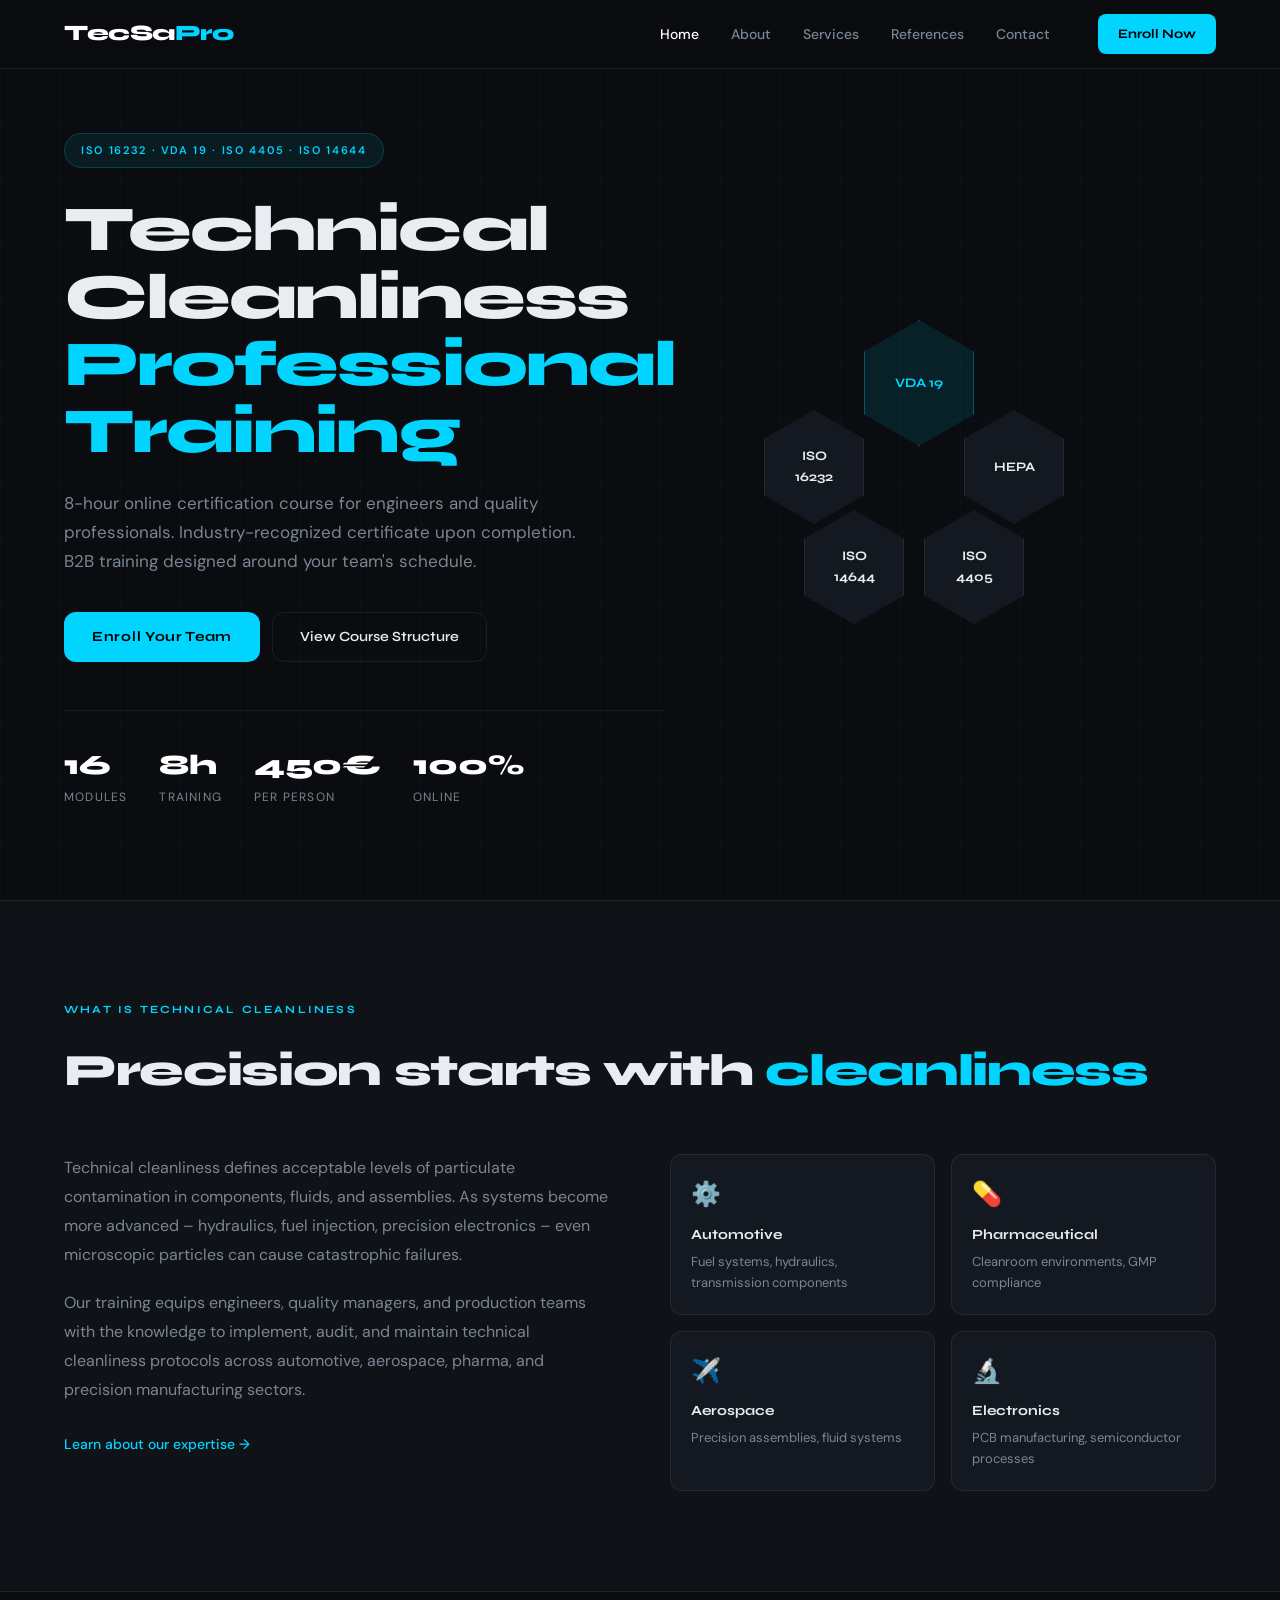
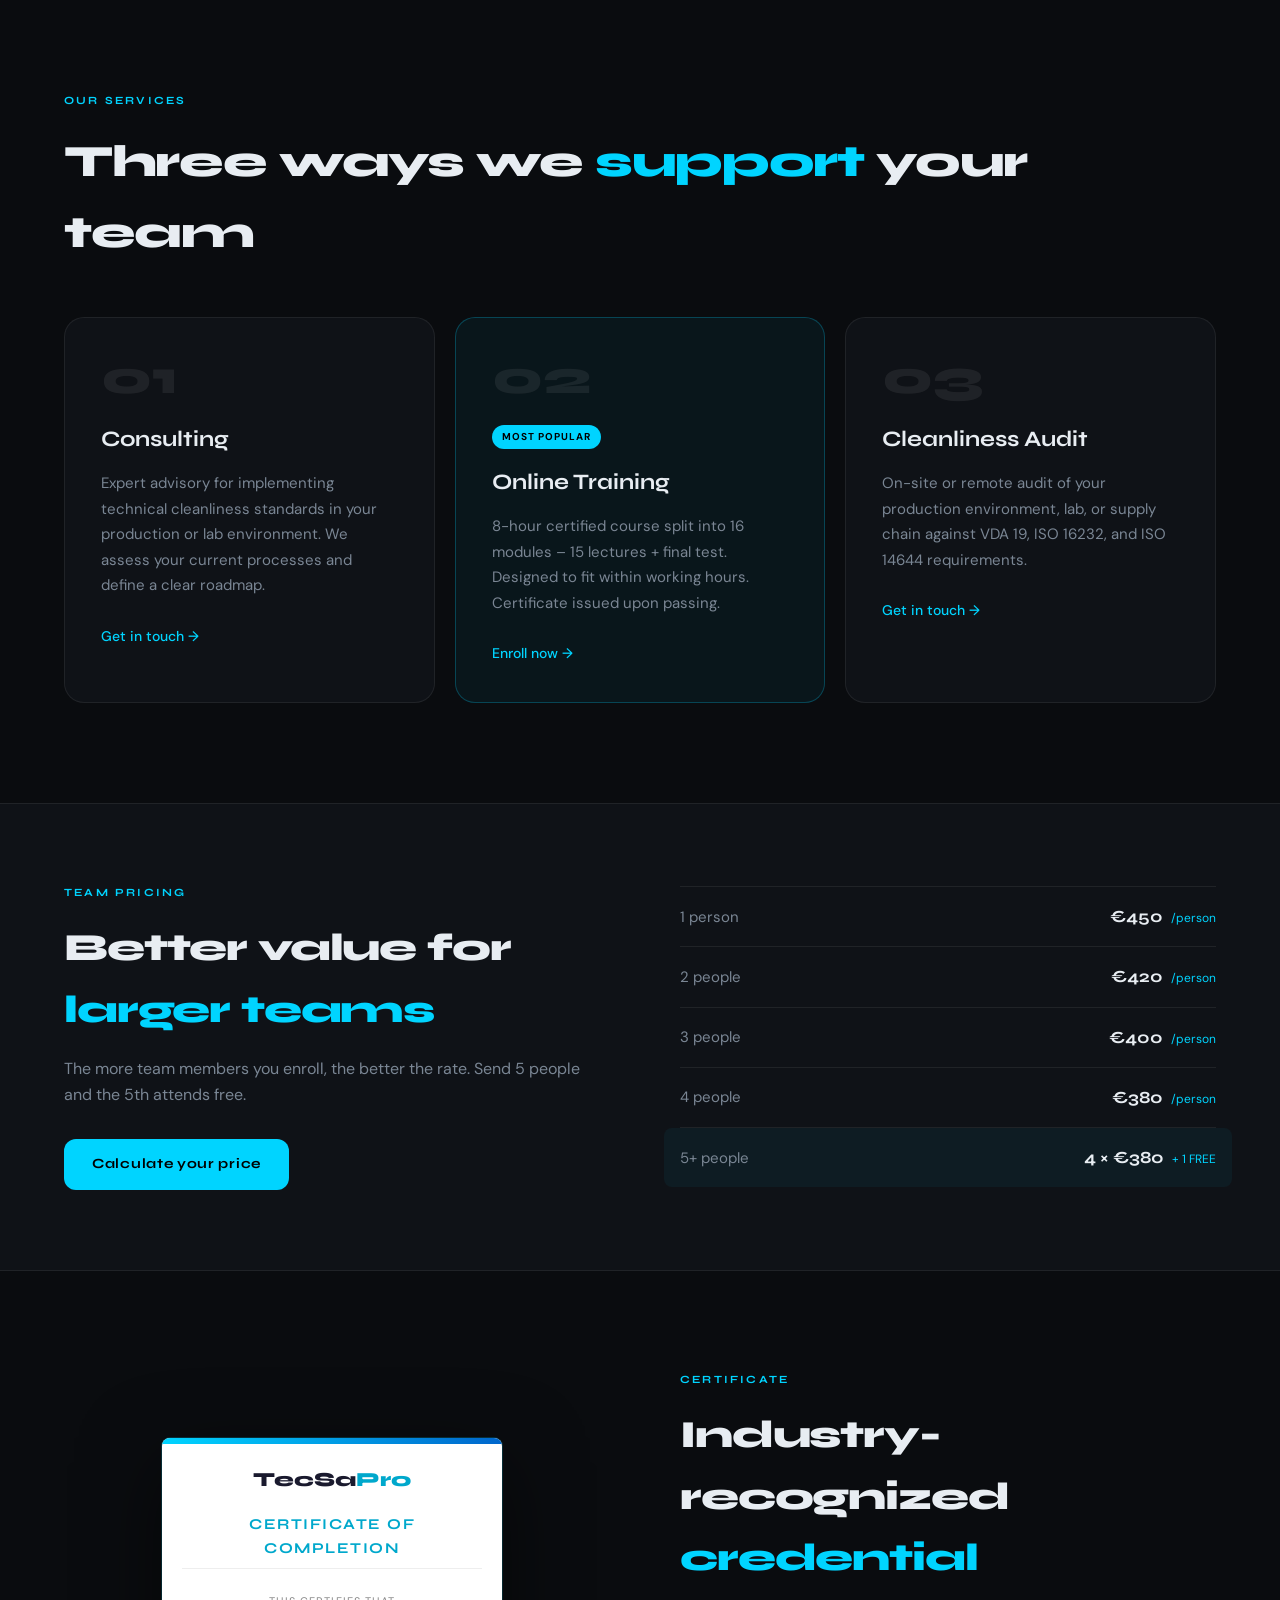
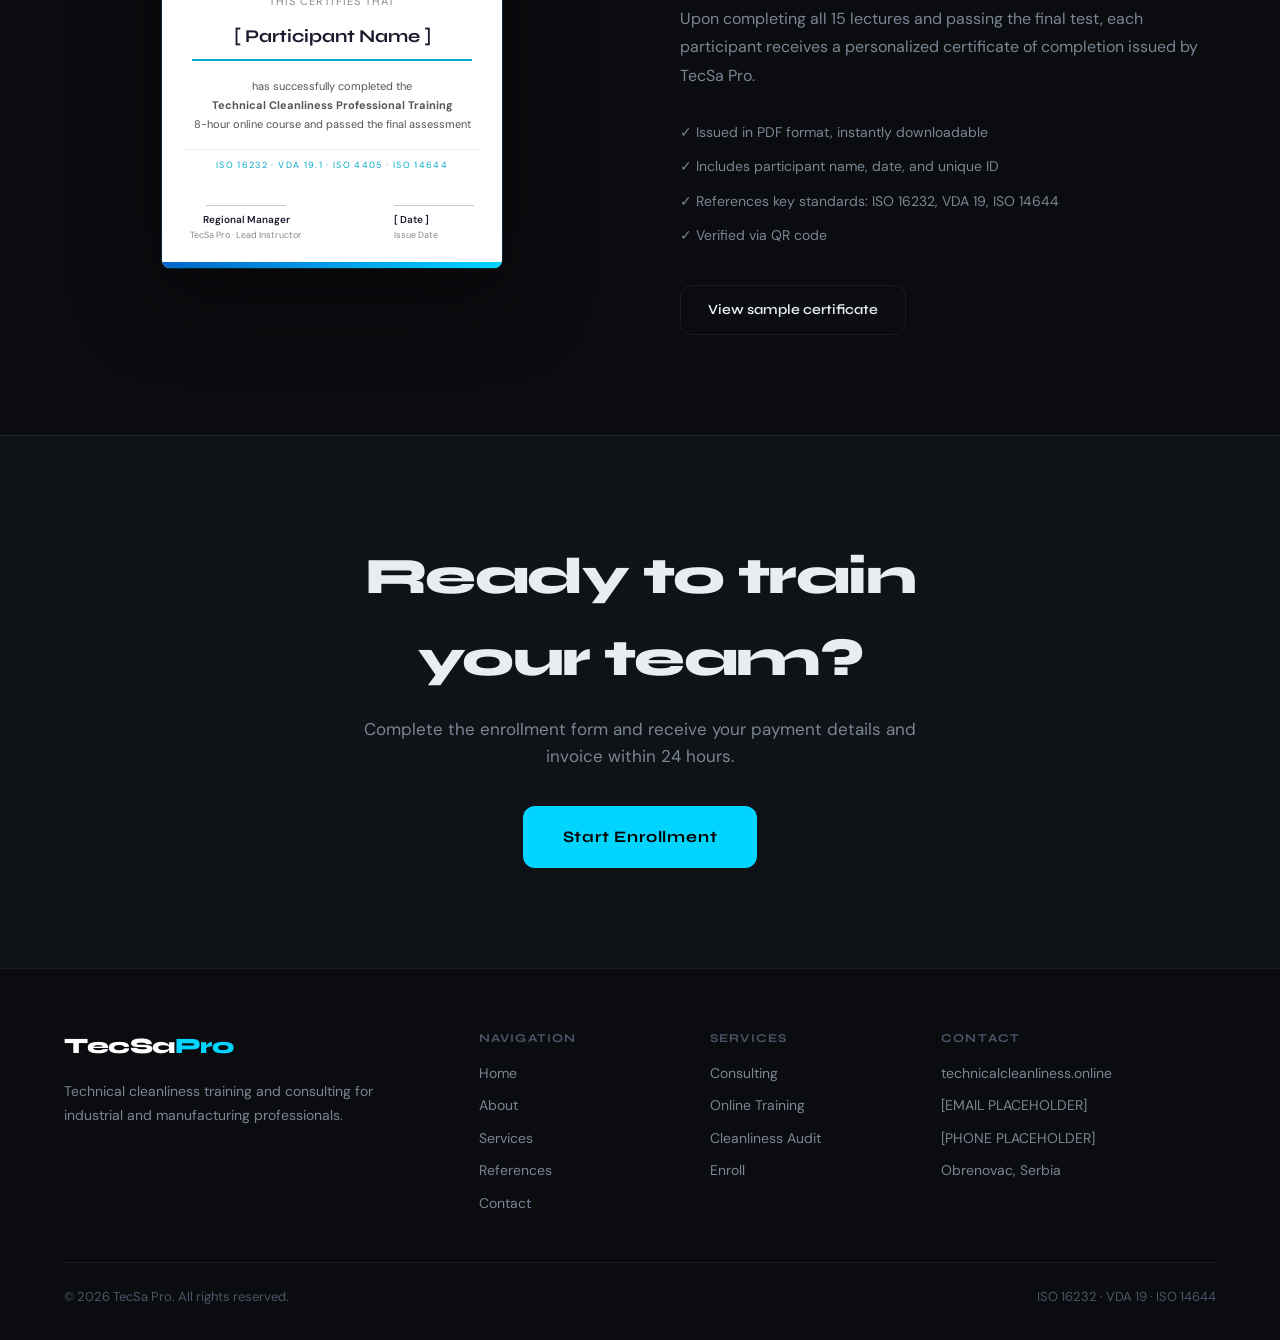
==== commit 15c9f9f1: "Update certification signature name to 'Regional Manager'" ====
--- a/index.html
+++ b/index.html
@@ -182,7 +182,7 @@
           <div class="cert-footer">
             <div class="cert-sig">
               <div class="cert-sig-line"></div>
-              <div class="cert-sig-name">Nikola Dolinski</div>
+              <div class="cert-sig-name">Regional Manager</div>
               <div class="cert-sig-title">TecSa Pro · Lead Instructor</div>
             </div>
             <div class="cert-date-block">
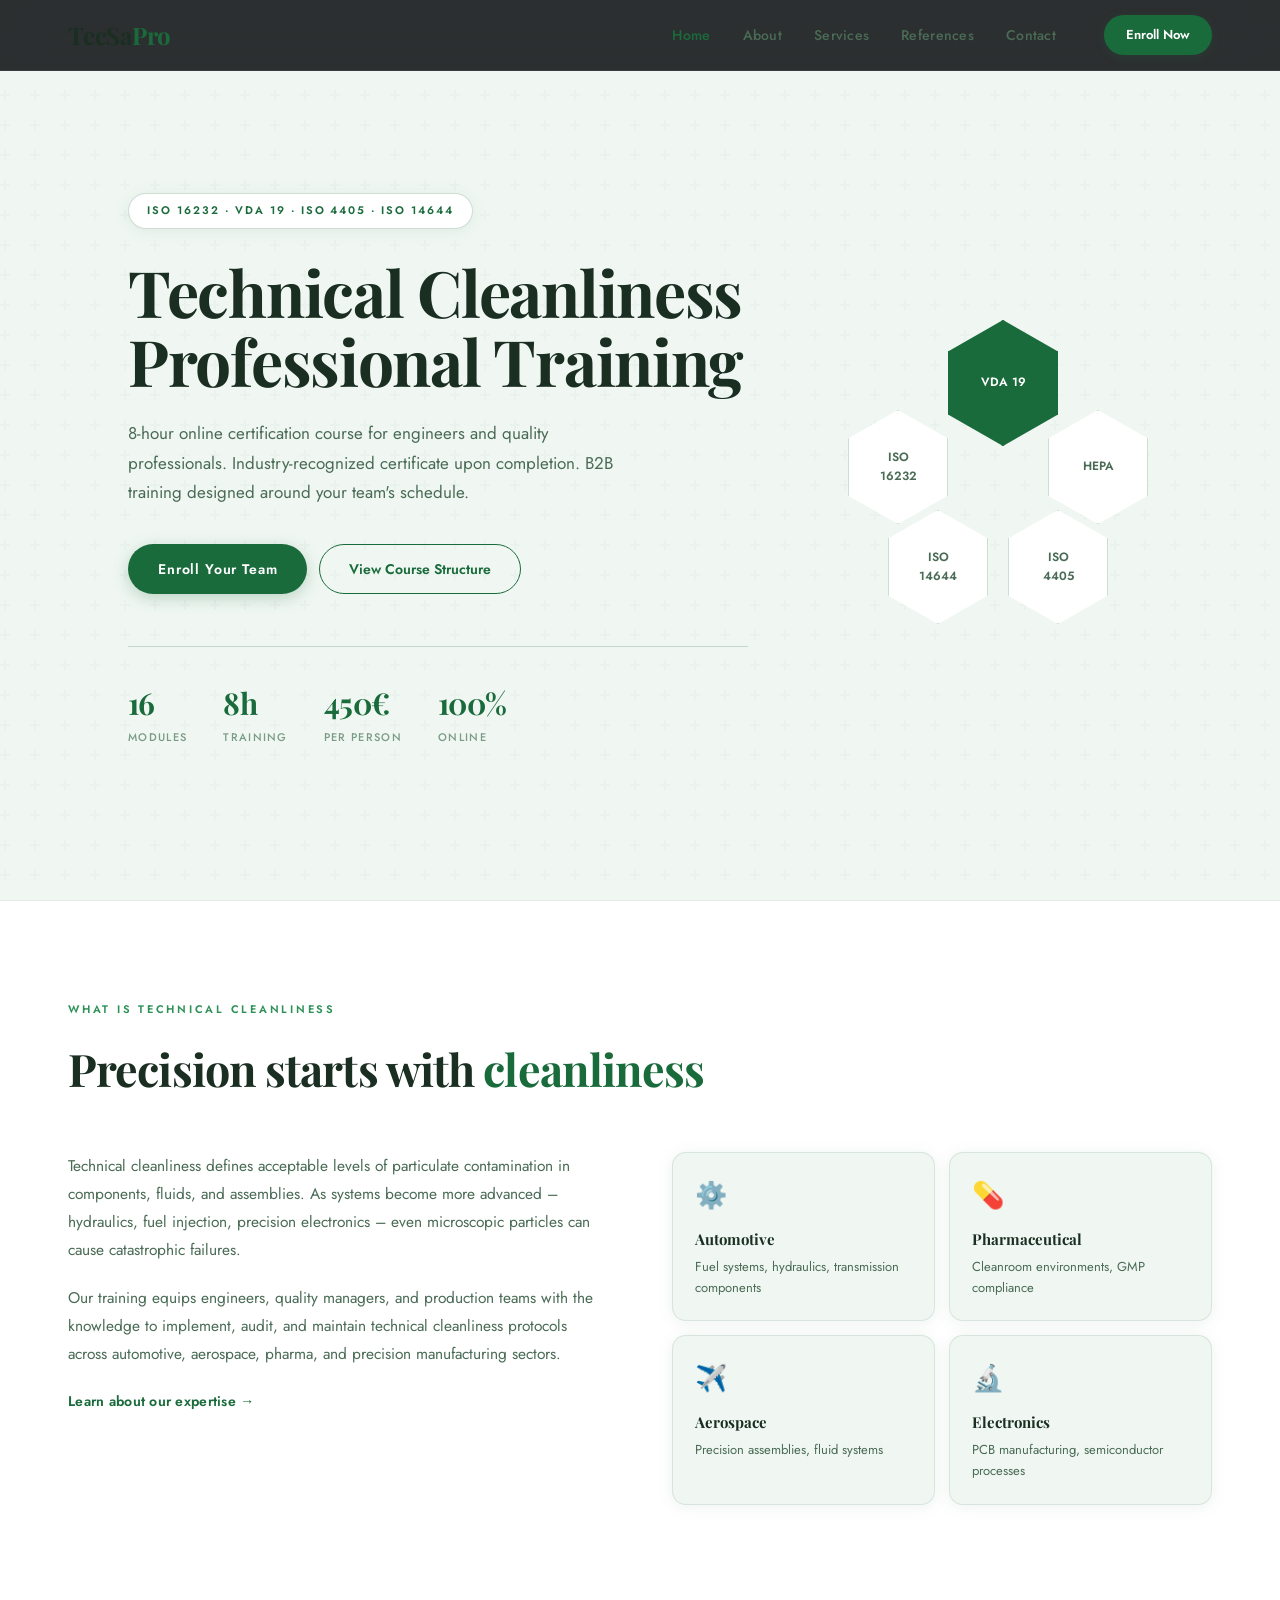
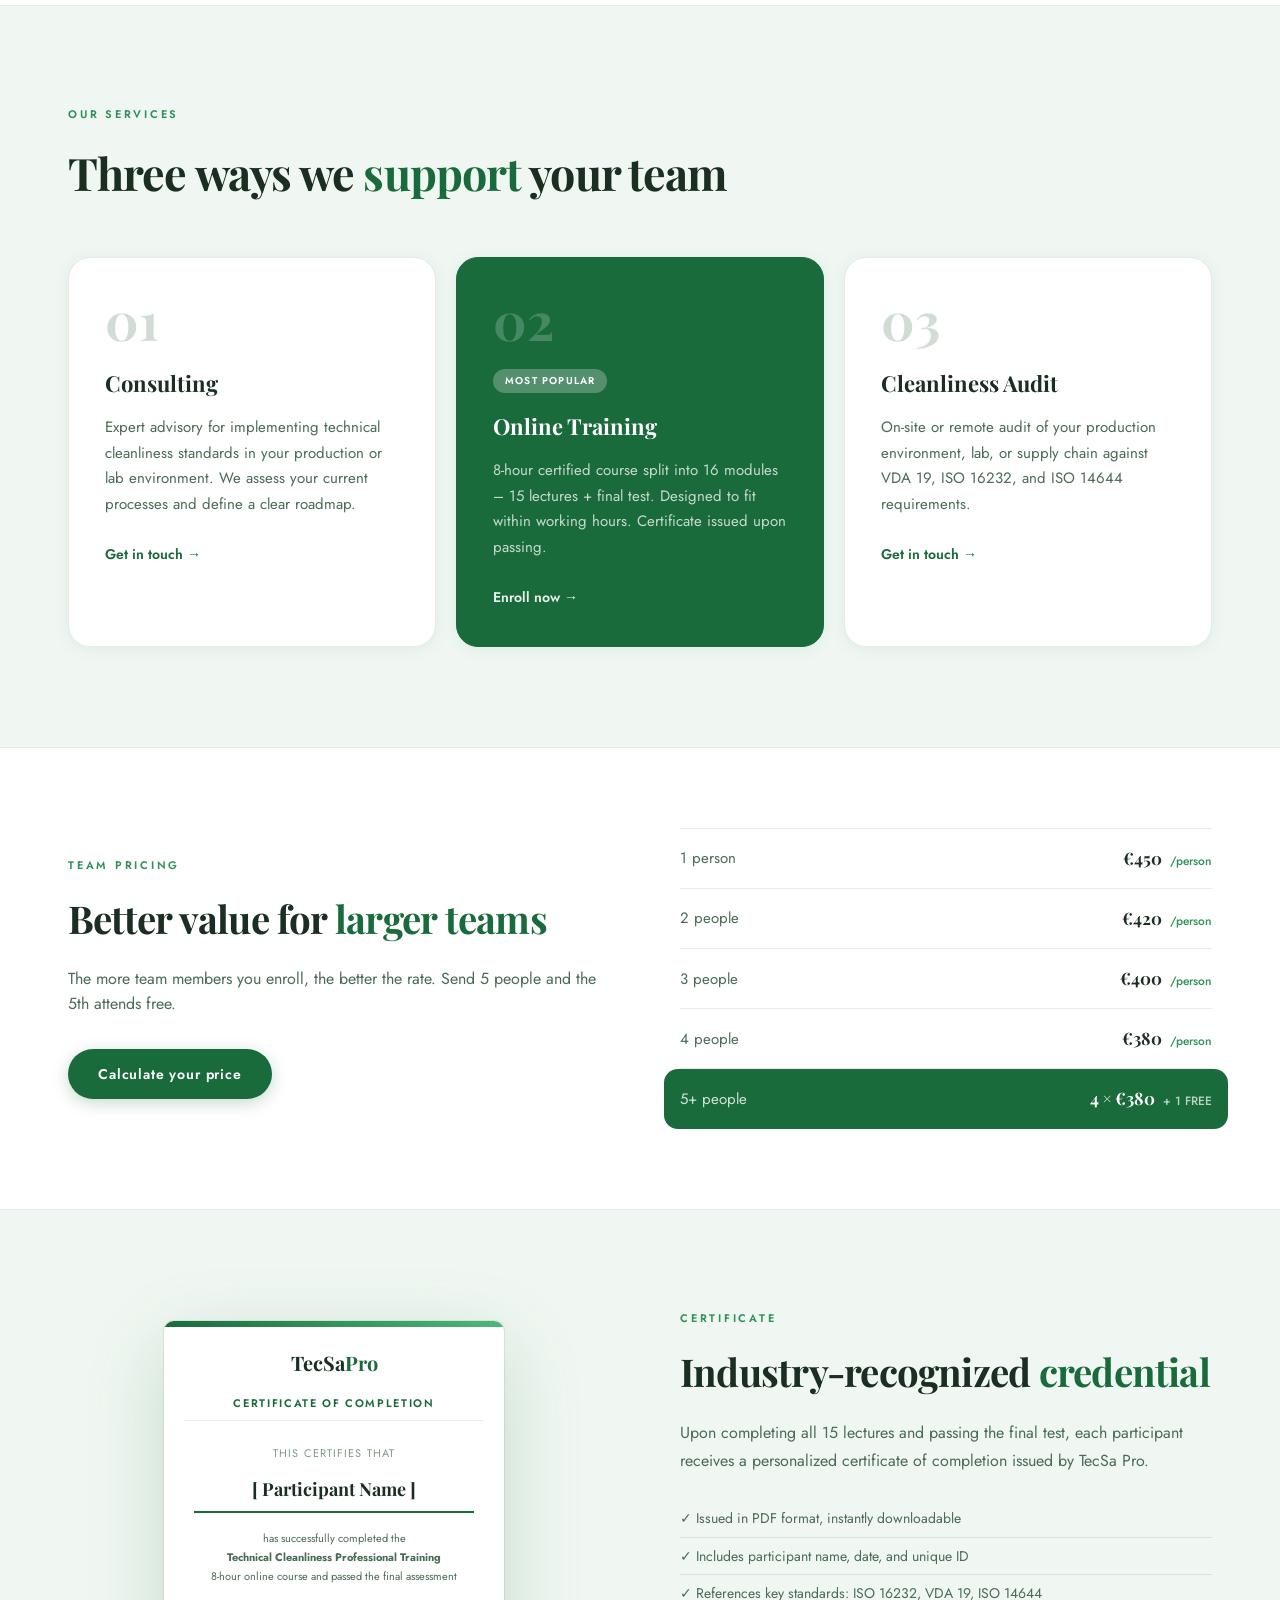
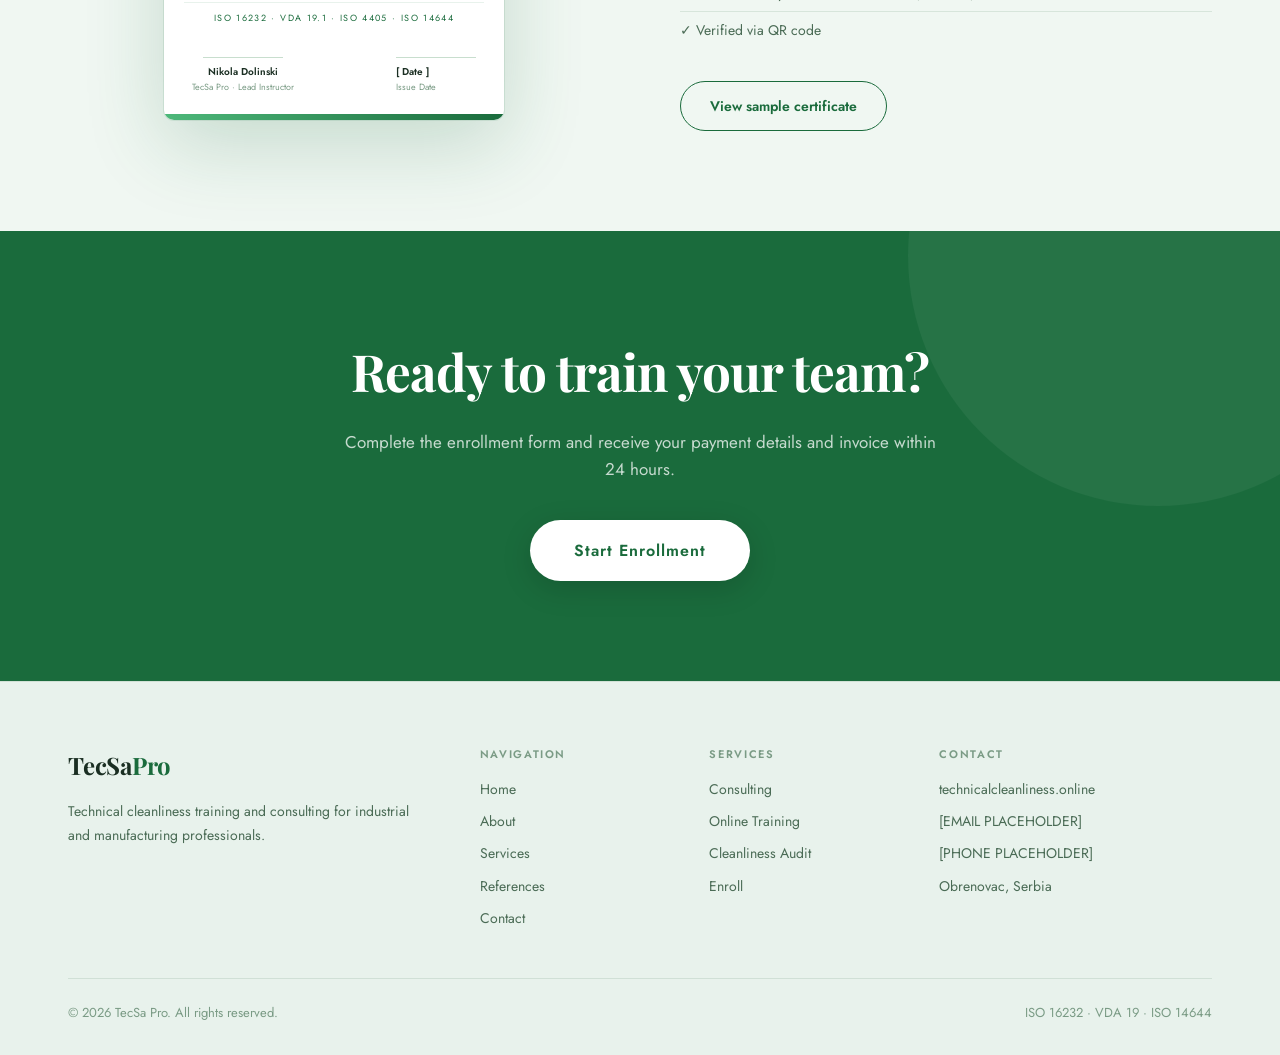
==== commit cf475270: "Add files via upload" ====
--- a/index.html
+++ b/index.html
@@ -6,7 +6,7 @@
 <title>TecSa Pro – Technical Cleanliness Training</title>
 <link rel="preconnect" href="https://fonts.googleapis.com">
 <link rel="preconnect" href="https://fonts.gstatic.com" crossorigin>
-<link href="https://fonts.googleapis.com/css2?family=Syne:wght@400;600;700;800&family=DM+Sans:ital,wght@0,300;0,400;0,500;1,300&display=swap" rel="stylesheet">
+<link href="https://fonts.googleapis.com/css2?family=Playfair+Display:ital,wght@0,600;0,700;1,600&family=Jost:wght@300;400;500;600&display=swap" rel="stylesheet">
 <link rel="stylesheet" href="style.css">
 </head>
 <body>
@@ -22,7 +22,7 @@
       <li><a href="references.html">References</a></li>
       <li><a href="contact.html">Contact</a></li>
     </ul>
-    <a href="register.html" class="btn-nav">Enroll Now</a>
+    <a href="notify.html" class="btn-nav">Enroll Now</a>
     <button class="burger" onclick="toggleMenu()">&#9776;</button>
   </div>
   <div class="mobile-menu" id="mobileMenu">
@@ -31,7 +31,7 @@
     <a href="services.html">Services</a>
     <a href="references.html">References</a>
     <a href="contact.html">Contact</a>
-    <a href="register.html" class="btn-nav">Enroll Now</a>
+    <a href="notify.html" class="btn-nav">Enroll Now</a>
   </div>
 </nav>
 
@@ -43,7 +43,7 @@
     <h1>Technical Cleanliness<br><span class="accent">Professional Training</span></h1>
     <p class="hero-sub">8-hour online certification course for engineers and quality professionals. Industry-recognized certificate upon completion. B2B training designed around your team's schedule.</p>
     <div class="hero-actions">
-      <a href="register.html" class="btn-primary">Enroll Your Team</a>
+      <a href="notify.html" class="btn-primary">Enroll Your Team</a>
       <a href="services.html#course" class="btn-ghost">View Course Structure</a>
     </div>
     <div class="hero-stats">
@@ -138,7 +138,7 @@
         <div class="section-label">Team Pricing</div>
         <h2>Better value for <em>larger teams</em></h2>
         <p>The more team members you enroll, the better the rate. Send 5 people and the 5th attends free.</p>
-        <a href="register.html" class="btn-primary">Calculate your price</a>
+        <a href="notify.html" class="btn-primary">Calculate your price</a>
       </div>
       <div class="pricing-table">
         <div class="price-row">
@@ -182,7 +182,7 @@
           <div class="cert-footer">
             <div class="cert-sig">
               <div class="cert-sig-line"></div>
-              <div class="cert-sig-name">Regional Manager</div>
+              <div class="cert-sig-name">Nikola Dolinski</div>
               <div class="cert-sig-title">TecSa Pro · Lead Instructor</div>
             </div>
             <div class="cert-date-block">
@@ -204,7 +204,7 @@
           <li>✓ References key standards: ISO 16232, VDA 19, ISO 14644</li>
           <li>✓ Verified via QR code</li>
         </ul>
-        <a href="certificate-sample.html" class="btn-ghost">View sample certificate</a>
+        <a href="course.html" class="btn-ghost">View sample certificate</a>
       </div>
     </div>
   </div>
@@ -216,7 +216,7 @@
     <div class="cta-inner">
       <h2>Ready to train your team?</h2>
       <p>Complete the enrollment form and receive your payment details and invoice within 24 hours.</p>
-      <a href="register.html" class="btn-primary btn-large">Start Enrollment</a>
+      <a href="notify.html" class="btn-primary btn-large">Start Enrollment</a>
     </div>
   </div>
 </section>
@@ -242,7 +242,7 @@
         <a href="services.html#consulting">Consulting</a>
         <a href="services.html#course">Online Training</a>
         <a href="services.html#audit">Cleanliness Audit</a>
-        <a href="register.html">Enroll</a>
+        <a href="notify.html">Enroll</a>
       </div>
       <div class="footer-contact">
         <strong>Contact</strong>
--- a/style.css
+++ b/style.css
@@ -1,22 +1,28 @@
 /* ===== VARIABLES ===== */
 :root {
-  --bg: #0a0c0f;
-  --bg2: #0f1217;
-  --bg3: #141820;
-  --border: rgba(255,255,255,0.07);
-  --accent: #00d4ff;
-  --accent2: #0099cc;
-  --accent-glow: rgba(0, 212, 255, 0.15);
-  --text: #e8edf2;
-  --text-muted: #7a8694;
-  --text-dim: #4a5568;
+  --bg: #f0f7f2;
+  --bg2: #e8f2ec;
+  --bg3: #ddeee4;
+  --border: rgba(40, 100, 60, 0.12);
+  --border-med: rgba(40, 100, 60, 0.22);
+  --accent: #1a6b3c;
+  --accent2: #2d9158;
+  --accent-light: #4db87a;
+  --accent-glow: rgba(26, 107, 60, 0.12);
+  --accent-pale: rgba(26, 107, 60, 0.08);
+  --text: #1a2e22;
+  --text-muted: #4a6b55;
+  --text-dim: #7a9b85;
   --white: #ffffff;
-  --font-display: 'Syne', sans-serif;
-  --font-body: 'DM Sans', sans-serif;
-  --radius: 12px;
-  --radius-lg: 20px;
+  --card-bg: #ffffff;
+  --font-display: 'Playfair Display', serif;
+  --font-body: 'Jost', sans-serif;
+  --radius: 14px;
+  --radius-lg: 22px;
   --transition: 0.25s ease;
   --max-w: 1200px;
+  --shadow: 0 2px 16px rgba(26,107,60,0.08);
+  --shadow-lg: 0 8px 40px rgba(26,107,60,0.12);
 }
 
 /* ===== RESET ===== */
@@ -34,58 +40,68 @@
 img { max-width: 100%; display: block; }
 ul { list-style: none; }
 
+/* ===== TEXTURE OVERLAY ===== */
+body::before {
+  content: '';
+  position: fixed;
+  inset: 0;
+  background-image: url("data:image/svg+xml,%3Csvg width='60' height='60' viewBox='0 0 60 60' xmlns='http://www.w3.org/2000/svg'%3E%3Cg fill='none' fill-rule='evenodd'%3E%3Cg fill='%231a6b3c' fill-opacity='0.03'%3E%3Cpath d='M36 34v-4h-2v4h-4v2h4v4h2v-4h4v-2h-4zm0-30V0h-2v4h-4v2h4v4h2V6h4V4h-4zM6 34v-4H4v4H0v2h4v4h2v-4h4v-2H6zM6 4V0H4v4H0v2h4v4h2V6h4V4H6z'/%3E%3C/g%3E%3C/g%3E%3C/svg%3E");
+  pointer-events: none;
+  z-index: 0;
+}
+
 /* ===== UTILITIES ===== */
-.container { max-width: var(--max-w); margin: 0 auto; padding: 0 24px; }
+.container { max-width: var(--max-w); margin: 0 auto; padding: 0 28px; position: relative; z-index: 1; }
 .section-label {
-  font-family: var(--font-display);
+  font-family: var(--font-body);
   font-size: 11px;
-  font-weight: 700;
-  letter-spacing: 0.2em;
+  font-weight: 600;
+  letter-spacing: 0.25em;
   text-transform: uppercase;
-  color: var(--accent);
-  margin-bottom: 16px;
-}
-.accent { color: var(--accent); }
+  color: var(--accent2);
+  margin-bottom: 14px;
+}
 em { color: var(--accent); font-style: normal; }
 
 /* ===== BUTTONS ===== */
 .btn-primary {
   display: inline-block;
   background: var(--accent);
-  color: #000;
-  font-family: var(--font-display);
-  font-weight: 700;
+  color: #fff;
+  font-family: var(--font-body);
+  font-weight: 600;
   font-size: 14px;
-  letter-spacing: 0.05em;
-  padding: 14px 28px;
-  border-radius: var(--radius);
+  letter-spacing: 0.06em;
+  padding: 14px 30px;
+  border-radius: 100px;
   border: none;
   cursor: pointer;
   transition: all var(--transition);
-}
-.btn-primary:hover { background: #fff; transform: translateY(-1px); box-shadow: 0 8px 30px var(--accent-glow); }
-.btn-primary.btn-large { padding: 18px 40px; font-size: 16px; }
+  box-shadow: 0 4px 16px rgba(26,107,60,0.25);
+}
+.btn-primary:hover { background: var(--accent2); transform: translateY(-2px); box-shadow: 0 8px 24px rgba(26,107,60,0.3); }
+.btn-primary.btn-large { padding: 18px 44px; font-size: 16px; }
 
 .btn-ghost {
   display: inline-block;
   background: transparent;
-  color: var(--text);
-  font-family: var(--font-display);
+  color: var(--accent);
+  font-family: var(--font-body);
   font-weight: 600;
   font-size: 14px;
-  padding: 13px 27px;
-  border-radius: var(--radius);
-  border: 1px solid var(--border);
+  padding: 13px 29px;
+  border-radius: 100px;
+  border: 1.5px solid var(--accent);
   cursor: pointer;
   transition: all var(--transition);
 }
-.btn-ghost:hover { border-color: var(--accent); color: var(--accent); }
+.btn-ghost:hover { background: var(--accent); color: #fff; }
 
 .link-arrow {
   color: var(--accent);
-  font-weight: 500;
+  font-weight: 600;
   font-size: 14px;
-  transition: gap var(--transition);
+  letter-spacing: 0.02em;
 }
 .link-arrow:hover { text-decoration: underline; }
 
@@ -94,26 +110,25 @@
   position: fixed;
   top: 0; left: 0; right: 0;
   z-index: 1000;
-  background: rgba(10, 12, 15, 0.85);
+  background: rgba(240, 247, 242, 0.92);
   backdrop-filter: blur(16px);
   border-bottom: 1px solid var(--border);
-  transition: all var(--transition);
 }
 .nav-inner {
   max-width: var(--max-w);
   margin: 0 auto;
-  padding: 0 24px;
-  height: 68px;
+  padding: 0 28px;
+  height: 70px;
   display: flex;
   align-items: center;
   gap: 48px;
 }
 .logo {
   font-family: var(--font-display);
-  font-size: 22px;
-  font-weight: 800;
-  letter-spacing: -0.02em;
-  color: var(--white);
+  font-size: 24px;
+  font-weight: 700;
+  letter-spacing: -0.01em;
+  color: var(--text);
   flex-shrink: 0;
 }
 .logo span { color: var(--accent); }
@@ -123,22 +138,26 @@
   font-weight: 500;
   color: var(--text-muted);
   transition: color var(--transition);
-}
-.nav-links a:hover, .nav-links a.active { color: var(--white); }
+  letter-spacing: 0.02em;
+}
+.nav-links a:hover, .nav-links a.active { color: var(--accent); }
 .btn-nav {
   background: var(--accent);
-  color: #000;
-  font-family: var(--font-display);
-  font-weight: 700;
+  color: #fff;
+  font-family: var(--font-body);
+  font-weight: 600;
   font-size: 13px;
-  padding: 10px 20px;
-  border-radius: 8px;
+  padding: 10px 22px;
+  border-radius: 100px;
   flex-shrink: 0;
+  border: none;
+  cursor: pointer;
   transition: all var(--transition);
-}
-.btn-nav:hover { background: #fff; }
+  box-shadow: 0 2px 10px rgba(26,107,60,0.2);
+}
+.btn-nav:hover { background: var(--accent2); }
 .burger { display: none; background: none; border: none; color: var(--text); font-size: 22px; cursor: pointer; margin-left: auto; }
-.mobile-menu { display: none; flex-direction: column; padding: 16px 24px 24px; gap: 16px; border-top: 1px solid var(--border); }
+.mobile-menu { display: none; flex-direction: column; padding: 16px 28px 24px; gap: 16px; border-top: 1px solid var(--border); background: var(--bg); }
 .mobile-menu a { font-size: 15px; color: var(--text-muted); }
 .mobile-menu .btn-nav { width: fit-content; }
 .mobile-menu.open { display: flex; }
@@ -148,95 +167,91 @@
   min-height: 100vh;
   display: flex;
   align-items: center;
-  padding: 100px 24px 60px;
+  padding: 100px 28px 60px;
   max-width: var(--max-w);
   margin: 0 auto;
   gap: 60px;
   position: relative;
-}
-.hero-grid-bg {
-  position: fixed;
-  inset: 0;
-  background-image:
-    linear-gradient(rgba(0,212,255,0.03) 1px, transparent 1px),
-    linear-gradient(90deg, rgba(0,212,255,0.03) 1px, transparent 1px);
-  background-size: 60px 60px;
-  pointer-events: none;
-  z-index: -1;
-}
-.hero-content { flex: 1; max-width: 600px; }
+  z-index: 1;
+}
+.hero-content { flex: 1; max-width: 620px; }
 .hero-badge {
   display: inline-block;
-  background: rgba(0,212,255,0.08);
-  border: 1px solid rgba(0,212,255,0.2);
+  background: var(--card-bg);
+  border: 1.5px solid var(--border-med);
   color: var(--accent);
   font-size: 11px;
   font-weight: 600;
-  letter-spacing: 0.15em;
+  letter-spacing: 0.18em;
   text-transform: uppercase;
-  padding: 8px 16px;
+  padding: 8px 18px;
   border-radius: 100px;
   margin-bottom: 28px;
+  box-shadow: var(--shadow);
 }
 .hero h1 {
   font-family: var(--font-display);
-  font-size: clamp(40px, 5vw, 64px);
-  font-weight: 800;
-  line-height: 1.05;
-  letter-spacing: -0.03em;
+  font-size: clamp(40px, 5vw, 68px);
+  font-weight: 700;
+  line-height: 1.08;
+  letter-spacing: -0.02em;
   margin-bottom: 24px;
+  color: var(--text);
 }
 .hero-sub {
   font-size: 17px;
   color: var(--text-muted);
-  line-height: 1.7;
+  line-height: 1.75;
   margin-bottom: 36px;
   max-width: 520px;
-}
-.hero-actions { display: flex; gap: 12px; flex-wrap: wrap; margin-bottom: 48px; }
+  font-weight: 400;
+}
+.hero-actions { display: flex; gap: 12px; flex-wrap: wrap; margin-bottom: 52px; }
 .hero-stats {
   display: flex;
-  gap: 32px;
+  gap: 36px;
   padding-top: 32px;
-  border-top: 1px solid var(--border);
+  border-top: 1px solid var(--border-med);
 }
 .stat-num {
   display: block;
   font-family: var(--font-display);
-  font-size: 28px;
-  font-weight: 800;
-  color: var(--white);
+  font-size: 30px;
+  font-weight: 700;
+  color: var(--accent);
+  letter-spacing: -0.02em;
 }
 .stat-label {
   display: block;
-  font-size: 12px;
-  color: var(--text-muted);
+  font-size: 11px;
+  color: var(--text-dim);
   text-transform: uppercase;
-  letter-spacing: 0.1em;
-}
-
-/* HERO VISUAL - Hexagons */
+  letter-spacing: 0.12em;
+  font-weight: 500;
+  margin-top: 2px;
+}
+
+/* HERO VISUAL */
 .hero-visual { flex: 0 0 380px; display: flex; justify-content: center; align-items: center; }
 .hex-container { position: relative; width: 320px; height: 320px; }
 .hex {
   position: absolute;
-  width: 100px;
-  height: 114px;
-  background: var(--bg3);
-  border: 1px solid var(--border);
+  width: 100px; height: 114px;
+  background: var(--card-bg);
+  border: 1.5px solid var(--border-med);
   clip-path: polygon(50% 0%, 100% 25%, 100% 75%, 50% 100%, 0% 75%, 0% 25%);
-  display: flex;
-  align-items: center;
-  justify-content: center;
-  font-family: var(--font-display);
-  font-weight: 700;
-  font-size: 13px;
+  display: flex; align-items: center; justify-content: center;
+  font-family: var(--font-body);
+  font-weight: 600;
+  font-size: 12px;
   text-align: center;
+  color: var(--text-muted);
   transition: all 0.4s ease;
   cursor: default;
-}
-.hex:hover { background: rgba(0,212,255,0.15); border-color: var(--accent); color: var(--accent); }
-.hex-1 { top: 10px; left: 110px; width: 110px; height: 126px; background: rgba(0,212,255,0.1); border-color: rgba(0,212,255,0.3); color: var(--accent); }
+  box-shadow: var(--shadow);
+}
+.hex:hover { background: var(--accent); color: #fff; border-color: var(--accent); transform: scale(1.05); }
+.hex-1 { top: 10px; left: 110px; width: 110px; height: 126px; background: var(--accent); color: #fff; border-color: var(--accent); }
 .hex-2 { top: 100px; left: 10px; }
 .hex-3 { top: 100px; left: 210px; }
 .hex-4 { top: 200px; left: 50px; }
@@ -245,270 +260,221 @@
 /* ===== WHAT IS ===== */
 .what-is {
   padding: 100px 0;
-  background: var(--bg2);
+  background: var(--card-bg);
   border-top: 1px solid var(--border);
   border-bottom: 1px solid var(--border);
+  position: relative; z-index: 1;
 }
 .what-is h2 {
   font-family: var(--font-display);
-  font-size: clamp(32px, 3.5vw, 48px);
-  font-weight: 800;
-  letter-spacing: -0.03em;
+  font-size: clamp(30px, 3.5vw, 48px);
+  font-weight: 700;
+  letter-spacing: -0.02em;
   margin-bottom: 48px;
-}
-.what-grid { display: grid; grid-template-columns: 1fr 1fr; gap: 60px; align-items: start; }
-.what-text p { color: var(--text-muted); margin-bottom: 20px; line-height: 1.8; }
-.what-text .link-arrow { margin-top: 8px; display: inline-block; }
-.what-cards { display: grid; grid-template-columns: 1fr 1fr; gap: 16px; }
+  color: var(--text);
+}
+.what-grid { display: grid; grid-template-columns: 1fr 1fr; gap: 64px; align-items: start; }
+.what-text p { color: var(--text-muted); margin-bottom: 20px; line-height: 1.8; font-size: 15.5px; }
+.what-cards { display: grid; grid-template-columns: 1fr 1fr; gap: 14px; }
 .mini-card {
-  background: var(--bg3);
+  background: var(--bg);
   border: 1px solid var(--border);
   border-radius: var(--radius);
-  padding: 20px;
-  transition: border-color var(--transition);
-}
-.mini-card:hover { border-color: rgba(0,212,255,0.3); }
-.mini-icon { font-size: 24px; margin-bottom: 10px; }
-.mini-card strong { display: block; font-family: var(--font-display); font-size: 14px; margin-bottom: 6px; }
+  padding: 22px;
+  transition: all var(--transition);
+  box-shadow: var(--shadow);
+}
+.mini-card:hover { border-color: var(--accent); box-shadow: var(--shadow-lg); transform: translateY(-2px); }
+.mini-icon { font-size: 26px; margin-bottom: 10px; }
+.mini-card strong { display: block; font-family: var(--font-display); font-size: 15px; margin-bottom: 6px; color: var(--text); }
 .mini-card p { font-size: 13px; color: var(--text-muted); margin: 0; }
 
 /* ===== SERVICES PREVIEW ===== */
-.services-preview { padding: 100px 0; }
+.services-preview { padding: 100px 0; position: relative; z-index: 1; }
 .services-preview h2 {
   font-family: var(--font-display);
-  font-size: clamp(32px, 3.5vw, 48px);
-  font-weight: 800;
-  letter-spacing: -0.03em;
+  font-size: clamp(30px, 3.5vw, 48px);
+  font-weight: 700;
+  letter-spacing: -0.02em;
   margin-bottom: 48px;
 }
 .services-grid { display: grid; grid-template-columns: repeat(3, 1fr); gap: 20px; }
 .service-card {
-  background: var(--bg2);
+  background: var(--card-bg);
   border: 1px solid var(--border);
   border-radius: var(--radius-lg);
   padding: 36px;
   cursor: pointer;
   transition: all var(--transition);
-  position: relative;
-  overflow: hidden;
-}
-.service-card:hover { border-color: rgba(0,212,255,0.3); transform: translateY(-4px); }
-.service-card.featured { background: rgba(0,212,255,0.05); border-color: rgba(0,212,255,0.25); }
+  box-shadow: var(--shadow);
+}
+.service-card:hover { border-color: var(--accent); transform: translateY(-4px); box-shadow: var(--shadow-lg); }
+.service-card.featured { background: var(--accent); color: #fff; border-color: var(--accent); }
+.service-card.featured .service-num { color: rgba(255,255,255,0.2); }
+.service-card.featured p { color: rgba(255,255,255,0.75); }
+.service-card.featured .service-link { color: rgba(255,255,255,0.9); }
 .service-num {
   font-family: var(--font-display);
-  font-size: 48px;
-  font-weight: 800;
-  color: var(--border);
+  font-size: 52px;
+  font-weight: 700;
+  color: var(--border-med);
   line-height: 1;
   margin-bottom: 20px;
 }
 .service-badge {
   display: inline-block;
-  background: var(--accent);
-  color: #000;
+  background: rgba(255,255,255,0.25);
+  color: #fff;
   font-size: 10px;
-  font-weight: 700;
-  letter-spacing: 0.1em;
+  font-weight: 600;
+  letter-spacing: 0.12em;
   text-transform: uppercase;
-  padding: 4px 10px;
+  padding: 4px 12px;
   border-radius: 100px;
   margin-bottom: 16px;
 }
-.service-card h3 {
-  font-family: var(--font-display);
-  font-size: 22px;
-  font-weight: 700;
-  margin-bottom: 14px;
-}
+.service-card h3 { font-family: var(--font-display); font-size: 22px; font-weight: 700; margin-bottom: 14px; }
 .service-card p { color: var(--text-muted); font-size: 15px; line-height: 1.7; margin-bottom: 24px; }
-.service-link { color: var(--accent); font-size: 14px; font-weight: 500; }
+.service-link { color: var(--accent); font-size: 14px; font-weight: 600; }
 
 /* ===== PRICING TEASER ===== */
 .pricing-teaser {
   padding: 80px 0;
-  background: var(--bg2);
+  background: var(--card-bg);
   border-top: 1px solid var(--border);
   border-bottom: 1px solid var(--border);
+  position: relative; z-index: 1;
 }
 .pricing-inner { display: grid; grid-template-columns: 1fr 1fr; gap: 80px; align-items: center; }
-.pricing-text h2 {
-  font-family: var(--font-display);
-  font-size: clamp(28px, 3vw, 42px);
-  font-weight: 800;
-  letter-spacing: -0.03em;
-  margin-bottom: 16px;
-}
+.pricing-text h2 { font-family: var(--font-display); font-size: clamp(26px, 3vw, 42px); font-weight: 700; letter-spacing: -0.02em; margin-bottom: 16px; }
 .pricing-text p { color: var(--text-muted); margin-bottom: 32px; }
 .price-row {
-  display: flex;
-  justify-content: space-between;
-  align-items: center;
+  display: flex; justify-content: space-between; align-items: center;
   padding: 16px 0;
   border-bottom: 1px solid var(--border);
 }
 .price-row:first-child { border-top: 1px solid var(--border); }
-.price-row.highlight { background: rgba(0,212,255,0.05); margin: 0 -16px; padding: 16px; border-radius: 8px; border-bottom: none; }
+.price-row.highlight {
+  background: var(--accent);
+  color: #fff;
+  margin: 0 -16px;
+  padding: 16px;
+  border-radius: var(--radius);
+  border: none;
+}
 .price-qty { font-size: 15px; color: var(--text-muted); }
-.price-amt {
-  font-family: var(--font-display);
-  font-weight: 700;
-  font-size: 17px;
-}
-.price-amt small { font-size: 12px; color: var(--accent); font-family: var(--font-body); font-weight: 400; margin-left: 4px; }
+.price-row.highlight .price-qty { color: rgba(255,255,255,0.8); }
+.price-amt { font-family: var(--font-display); font-weight: 700; font-size: 17px; }
+.price-amt small { font-size: 12px; color: var(--accent2); font-family: var(--font-body); font-weight: 500; margin-left: 4px; }
+.price-row.highlight .price-amt small { color: rgba(255,255,255,0.7); }
 
 /* ===== CERT PREVIEW ===== */
-.cert-preview { padding: 100px 0; }
+.cert-preview { padding: 100px 0; position: relative; z-index: 1; }
 .cert-inner { display: grid; grid-template-columns: 1fr 1fr; gap: 80px; align-items: center; }
 .cert-mock { display: flex; justify-content: center; }
 .cert-paper {
   background: #fff;
-  color: #1a1a2e;
+  color: #1a2e22;
   width: 340px;
-  padding: 0;
-  border-radius: 8px;
-  box-shadow: 0 24px 80px rgba(0,0,0,0.5), 0 0 0 1px rgba(0,212,255,0.2);
+  border-radius: 10px;
+  box-shadow: 0 24px 80px rgba(26,107,60,0.2), 0 0 0 1px rgba(26,107,60,0.1);
   overflow: hidden;
-  position: relative;
-}
-.cert-top-bar { height: 6px; background: linear-gradient(90deg, #00d4ff, #0066cc); }
-.cert-bottom-bar { height: 6px; background: linear-gradient(90deg, #0066cc, #00d4ff); }
-.cert-logo {
-  font-family: var(--font-display);
-  font-size: 20px;
-  font-weight: 800;
-  text-align: center;
-  padding: 20px 20px 0;
-  color: #1a1a2e;
-}
-.cert-logo span { color: #00a8cc; }
-.cert-title-text {
-  font-family: var(--font-display);
-  font-size: 15px;
-  font-weight: 700;
-  text-align: center;
-  letter-spacing: 0.1em;
-  text-transform: uppercase;
-  color: #00a8cc;
-  padding: 8px 20px;
-  border-bottom: 1px solid #eee;
-  margin: 8px 20px;
-}
-.cert-subtitle { text-align: center; font-size: 11px; color: #888; padding: 16px 20px 4px; text-transform: uppercase; letter-spacing: 0.1em; }
-.cert-name-line {
-  text-align: center;
-  font-family: var(--font-display);
-  font-size: 18px;
-  font-weight: 700;
-  padding: 8px 20px;
-  border-bottom: 2px solid #00a8cc;
-  margin: 0 30px 16px;
-  color: #1a1a2e;
-}
-.cert-body-text { text-align: center; font-size: 11px; line-height: 1.7; color: #555; padding: 0 24px 16px; }
-.cert-standards {
-  text-align: center;
-  font-size: 9px;
-  letter-spacing: 0.15em;
-  color: #00a8cc;
-  text-transform: uppercase;
-  padding: 8px 20px 16px;
-  border-top: 1px solid #eee;
-  margin: 0 20px;
-}
+}
+.cert-top-bar { height: 6px; background: linear-gradient(90deg, #1a6b3c, #4db87a); }
+.cert-bottom-bar { height: 6px; background: linear-gradient(90deg, #4db87a, #1a6b3c); }
+.cert-logo { font-family: var(--font-display); font-size: 20px; font-weight: 700; text-align: center; padding: 20px 20px 0; color: #1a2e22; }
+.cert-logo span { color: #1a6b3c; }
+.cert-title-text { font-family: var(--font-body); font-size: 11px; font-weight: 600; text-align: center; letter-spacing: 0.15em; text-transform: uppercase; color: #1a6b3c; padding: 8px 20px; border-bottom: 1px solid #e8f2ec; margin: 8px 20px; }
+.cert-subtitle { text-align: center; font-size: 11px; color: #7a9b85; padding: 16px 20px 4px; text-transform: uppercase; letter-spacing: 0.1em; }
+.cert-name-line { text-align: center; font-family: var(--font-display); font-size: 18px; font-weight: 700; padding: 8px 20px; border-bottom: 2px solid #1a6b3c; margin: 0 30px 16px; color: #1a2e22; }
+.cert-body-text { text-align: center; font-size: 11px; line-height: 1.7; color: #4a6b55; padding: 0 24px 16px; }
+.cert-standards { text-align: center; font-size: 9px; letter-spacing: 0.15em; color: #1a6b3c; text-transform: uppercase; padding: 8px 20px 16px; border-top: 1px solid #e8f2ec; margin: 0 20px; }
 .cert-footer { display: flex; justify-content: space-between; padding: 16px 28px 20px; }
 .cert-sig { text-align: center; }
-.cert-sig-line { width: 80px; height: 1px; background: #ccc; margin: 0 auto 6px; }
-.cert-sig-name { font-size: 10px; font-weight: 600; color: #1a1a2e; }
-.cert-sig-title { font-size: 9px; color: #888; }
-
-.cert-text h2 {
-  font-family: var(--font-display);
-  font-size: clamp(28px, 3vw, 42px);
-  font-weight: 800;
-  letter-spacing: -0.03em;
-  margin-bottom: 16px;
-}
+.cert-sig-line { width: 80px; height: 1px; background: #c8dece; margin: 0 auto 6px; }
+.cert-sig-name { font-size: 10px; font-weight: 600; color: #1a2e22; }
+.cert-sig-title { font-size: 9px; color: #7a9b85; }
+
+.cert-text h2 { font-family: var(--font-display); font-size: clamp(26px, 3vw, 42px); font-weight: 700; letter-spacing: -0.02em; margin-bottom: 16px; }
 .cert-text p { color: var(--text-muted); margin-bottom: 24px; line-height: 1.8; }
 .cert-features { margin-bottom: 32px; }
-.cert-features li { color: var(--text-muted); font-size: 14px; padding: 6px 0; }
-.cert-features li::before { color: var(--accent); margin-right: 4px; }
+.cert-features li { color: var(--text-muted); font-size: 14px; padding: 7px 0; border-bottom: 1px solid var(--border); }
+.cert-features li:last-child { border-bottom: none; }
 
 /* ===== CTA ===== */
 .cta-section {
   padding: 100px 0;
-  background: var(--bg2);
-  border-top: 1px solid var(--border);
-}
-.cta-inner { text-align: center; max-width: 600px; margin: 0 auto; }
-.cta-inner h2 {
-  font-family: var(--font-display);
-  font-size: clamp(32px, 4vw, 52px);
-  font-weight: 800;
-  letter-spacing: -0.03em;
-  margin-bottom: 16px;
-}
-.cta-inner p { color: var(--text-muted); margin-bottom: 36px; font-size: 17px; }
+  background: var(--accent);
+  position: relative;
+  z-index: 1;
+  overflow: hidden;
+}
+.cta-section::before {
+  content: '';
+  position: absolute;
+  top: -50%; right: -10%;
+  width: 500px; height: 500px;
+  background: rgba(255,255,255,0.05);
+  border-radius: 50%;
+  pointer-events: none;
+}
+.cta-inner { text-align: center; max-width: 600px; margin: 0 auto; position: relative; }
+.cta-inner h2 { font-family: var(--font-display); font-size: clamp(32px, 4vw, 52px); font-weight: 700; letter-spacing: -0.02em; margin-bottom: 16px; color: #fff; }
+.cta-inner p { color: rgba(255,255,255,0.75); margin-bottom: 36px; font-size: 17px; }
+.cta-inner .btn-primary { background: #fff; color: var(--accent); box-shadow: 0 8px 30px rgba(0,0,0,0.15); }
+.cta-inner .btn-primary:hover { background: var(--bg); transform: translateY(-2px); }
 
 /* ===== FOOTER ===== */
 footer {
-  padding: 60px 0 32px;
+  padding: 64px 0 32px;
   border-top: 1px solid var(--border);
-}
-.footer-grid {
-  display: grid;
-  grid-template-columns: 2fr 1fr 1fr 1.5fr;
-  gap: 48px;
-  margin-bottom: 48px;
-}
+  background: var(--bg2);
+  position: relative; z-index: 1;
+}
+.footer-grid { display: grid; grid-template-columns: 2fr 1fr 1fr 1.5fr; gap: 48px; margin-bottom: 48px; }
 .footer-brand p { color: var(--text-muted); font-size: 14px; margin-top: 16px; line-height: 1.7; }
 .footer-links, .footer-contact { display: flex; flex-direction: column; gap: 10px; }
-.footer-links strong, .footer-contact strong { font-family: var(--font-display); font-size: 12px; letter-spacing: 0.1em; text-transform: uppercase; color: var(--text-dim); margin-bottom: 4px; }
+.footer-links strong, .footer-contact strong { font-family: var(--font-body); font-size: 11px; letter-spacing: 0.15em; text-transform: uppercase; color: var(--text-dim); margin-bottom: 4px; font-weight: 600; }
 .footer-links a { font-size: 14px; color: var(--text-muted); transition: color var(--transition); }
 .footer-links a:hover { color: var(--accent); }
 .footer-contact p { font-size: 14px; color: var(--text-muted); margin: 0; }
 .footer-bottom {
-  display: flex;
-  justify-content: space-between;
-  align-items: center;
+  display: flex; justify-content: space-between; align-items: center;
   padding-top: 24px;
   border-top: 1px solid var(--border);
   font-size: 13px;
   color: var(--text-dim);
 }
 
-/* ===== PAGE HERO (inner pages) ===== */
+/* ===== PAGE HERO ===== */
 .page-hero {
   padding: 140px 0 60px;
   border-bottom: 1px solid var(--border);
-  background: var(--bg2);
-}
-.page-hero h1 {
-  font-family: var(--font-display);
-  font-size: clamp(36px, 4vw, 56px);
-  font-weight: 800;
-  letter-spacing: -0.03em;
-  margin-bottom: 16px;
-}
-.page-hero p { color: var(--text-muted); font-size: 18px; max-width: 560px; }
+  background: var(--card-bg);
+  position: relative; z-index: 1;
+}
+.page-hero h1 { font-family: var(--font-display); font-size: clamp(36px, 4vw, 56px); font-weight: 700; letter-spacing: -0.02em; margin-bottom: 16px; }
+.page-hero p { color: var(--text-muted); font-size: 18px; max-width: 560px; line-height: 1.7; }
 
 /* ===== FORM STYLES ===== */
 .form-section { padding: 80px 0; }
 .form-wrap {
-  background: var(--bg2);
+  background: var(--card-bg);
   border: 1px solid var(--border);
   border-radius: var(--radius-lg);
   padding: 48px;
   max-width: 700px;
+  box-shadow: var(--shadow);
 }
 .form-row { display: grid; grid-template-columns: 1fr 1fr; gap: 20px; }
-.form-group { display: flex; flex-direction: column; gap: 8px; margin-bottom: 20px; }
-.form-group label { font-size: 13px; font-weight: 500; color: var(--text-muted); text-transform: uppercase; letter-spacing: 0.05em; }
+.form-group { display: flex; flex-direction: column; gap: 7px; margin-bottom: 20px; }
+.form-group label { font-size: 12px; font-weight: 600; color: var(--text-muted); text-transform: uppercase; letter-spacing: 0.08em; }
 .form-group input,
 .form-group select,
 .form-group textarea {
-  background: var(--bg3);
-  border: 1px solid var(--border);
-  border-radius: 8px;
+  background: var(--bg);
+  border: 1.5px solid var(--border-med);
+  border-radius: 10px;
   padding: 12px 16px;
   color: var(--text);
   font-family: var(--font-body);
@@ -519,10 +485,9 @@
 }
 .form-group input:focus,
 .form-group select:focus,
-.form-group textarea:focus { border-color: var(--accent); }
-.form-group select option { background: var(--bg3); }
+.form-group textarea:focus { border-color: var(--accent); box-shadow: 0 0 0 3px var(--accent-glow); }
+.form-group select option { background: var(--bg); }
 .form-group textarea { min-height: 120px; resize: vertical; }
-.form-note { font-size: 13px; color: var(--text-dim); margin-top: 8px; }
 
 /* ===== RESPONSIVE ===== */
 @media (max-width: 900px) {
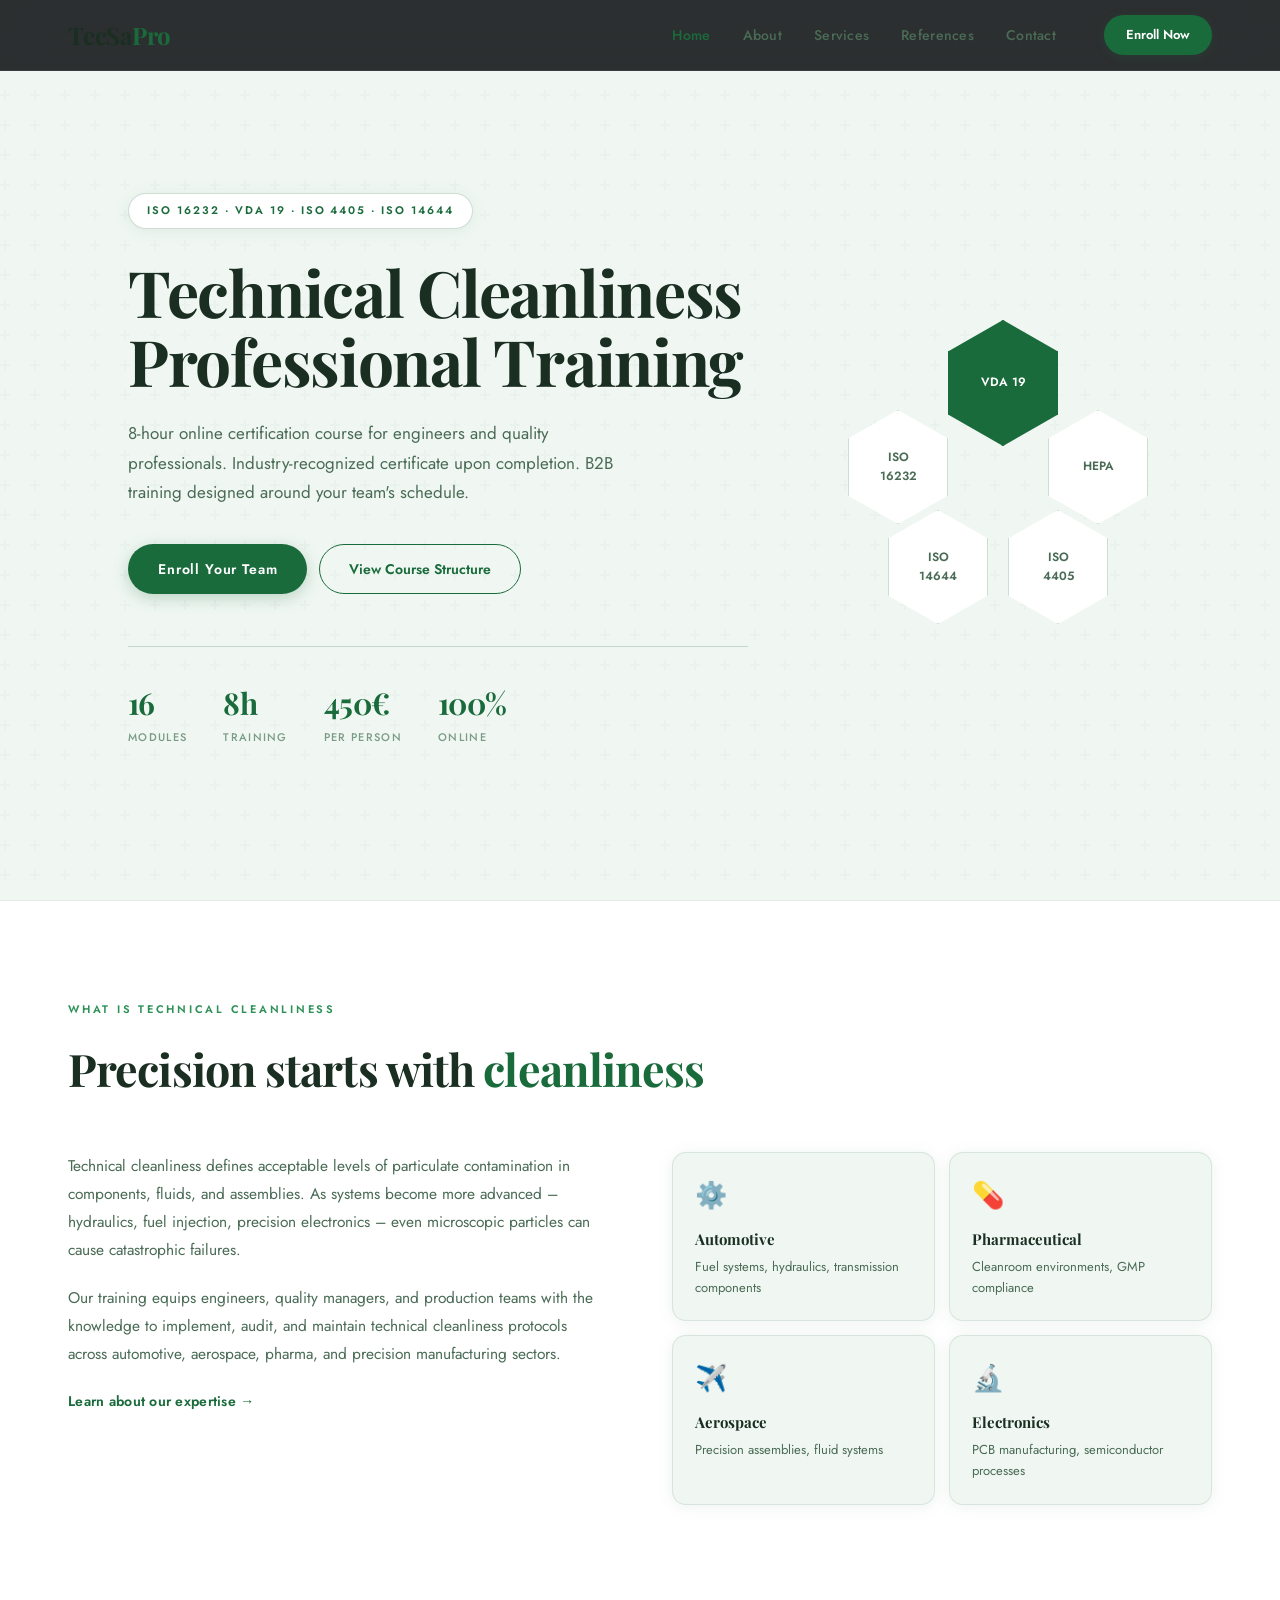
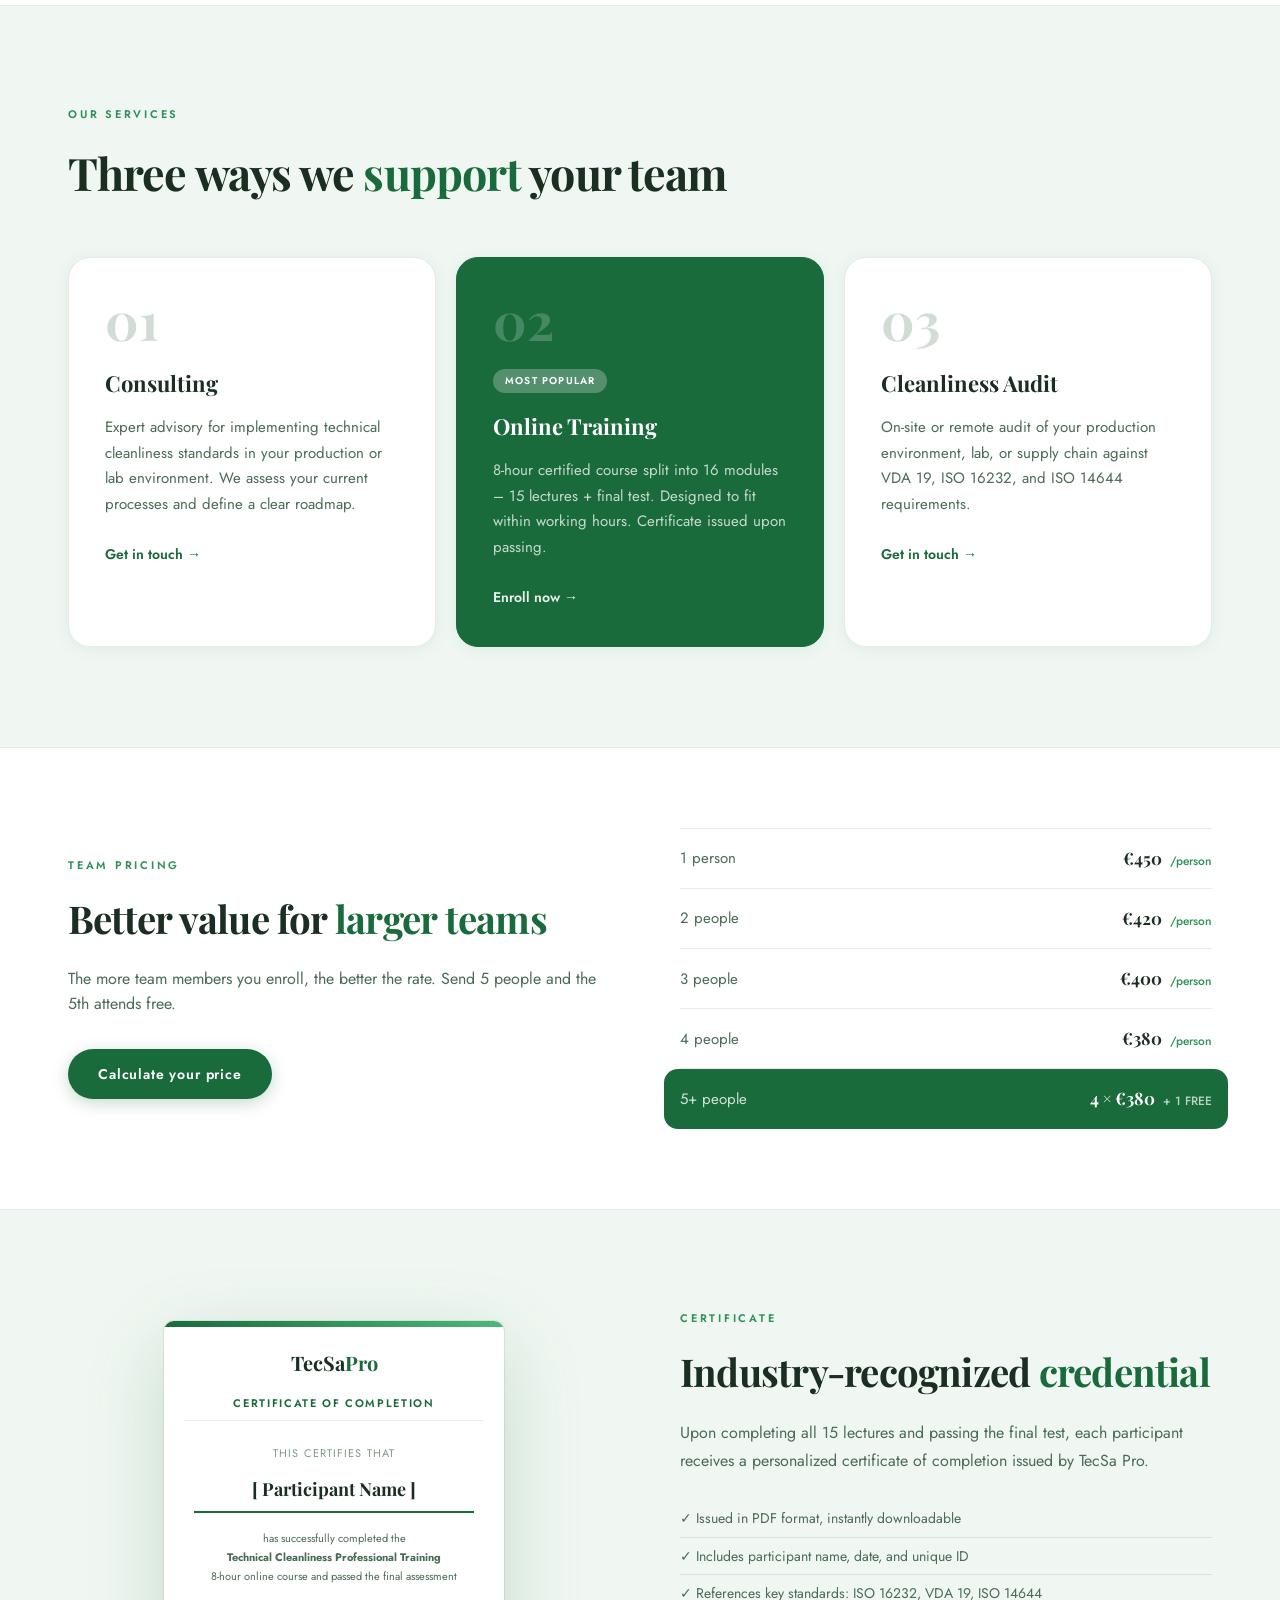
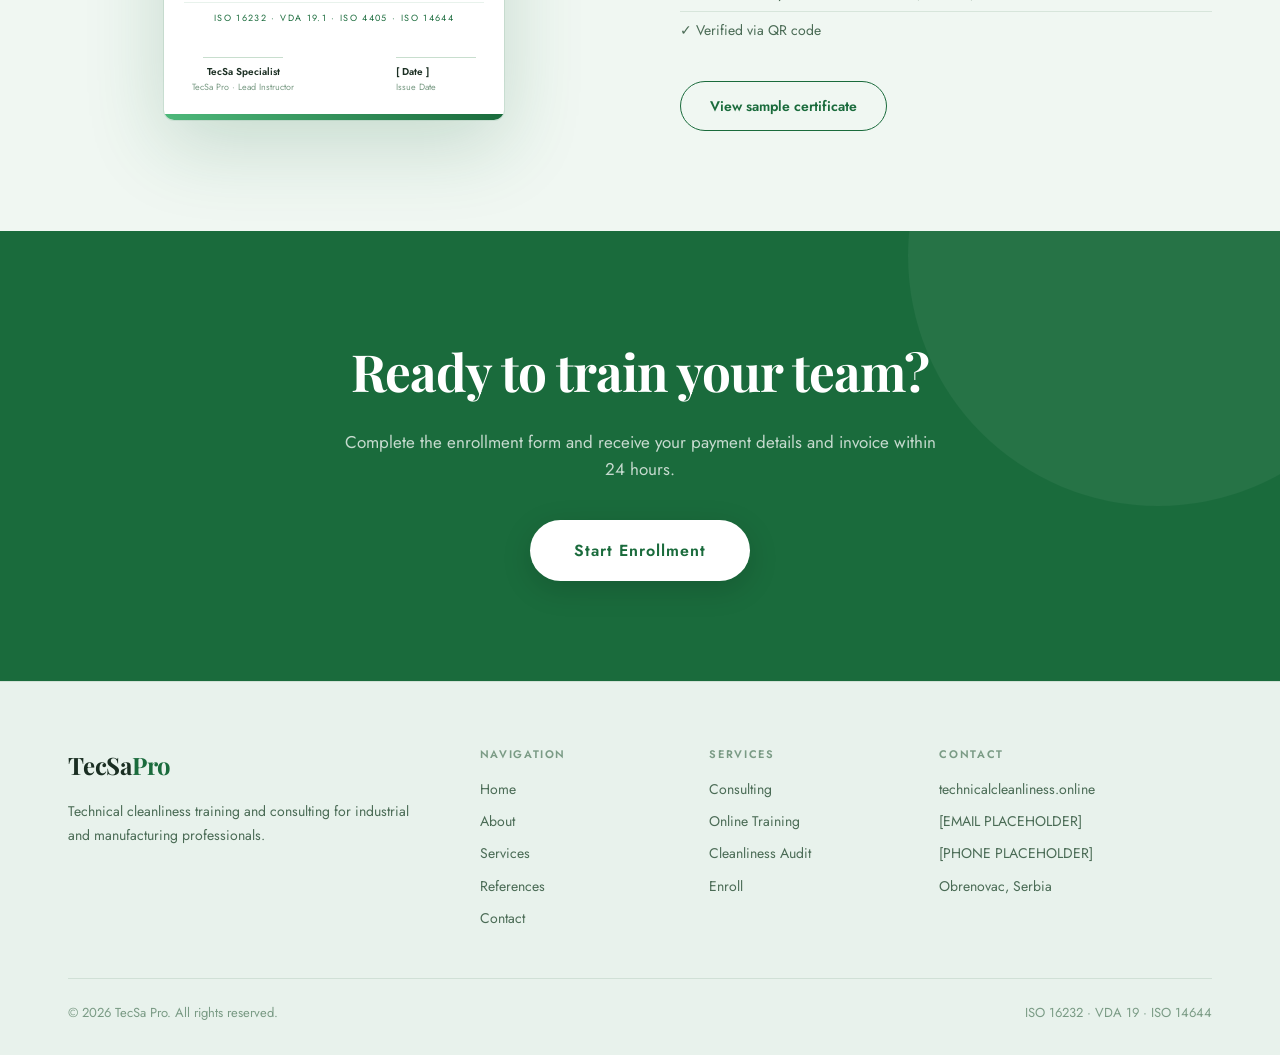
==== commit 131cf649: "Update index.html" ====
--- a/index.html
+++ b/index.html
@@ -182,7 +182,7 @@
           <div class="cert-footer">
             <div class="cert-sig">
               <div class="cert-sig-line"></div>
-              <div class="cert-sig-name">Nikola Dolinski</div>
+              <div class="cert-sig-name">TecSa Specialist</div>
               <div class="cert-sig-title">TecSa Pro · Lead Instructor</div>
             </div>
             <div class="cert-date-block">
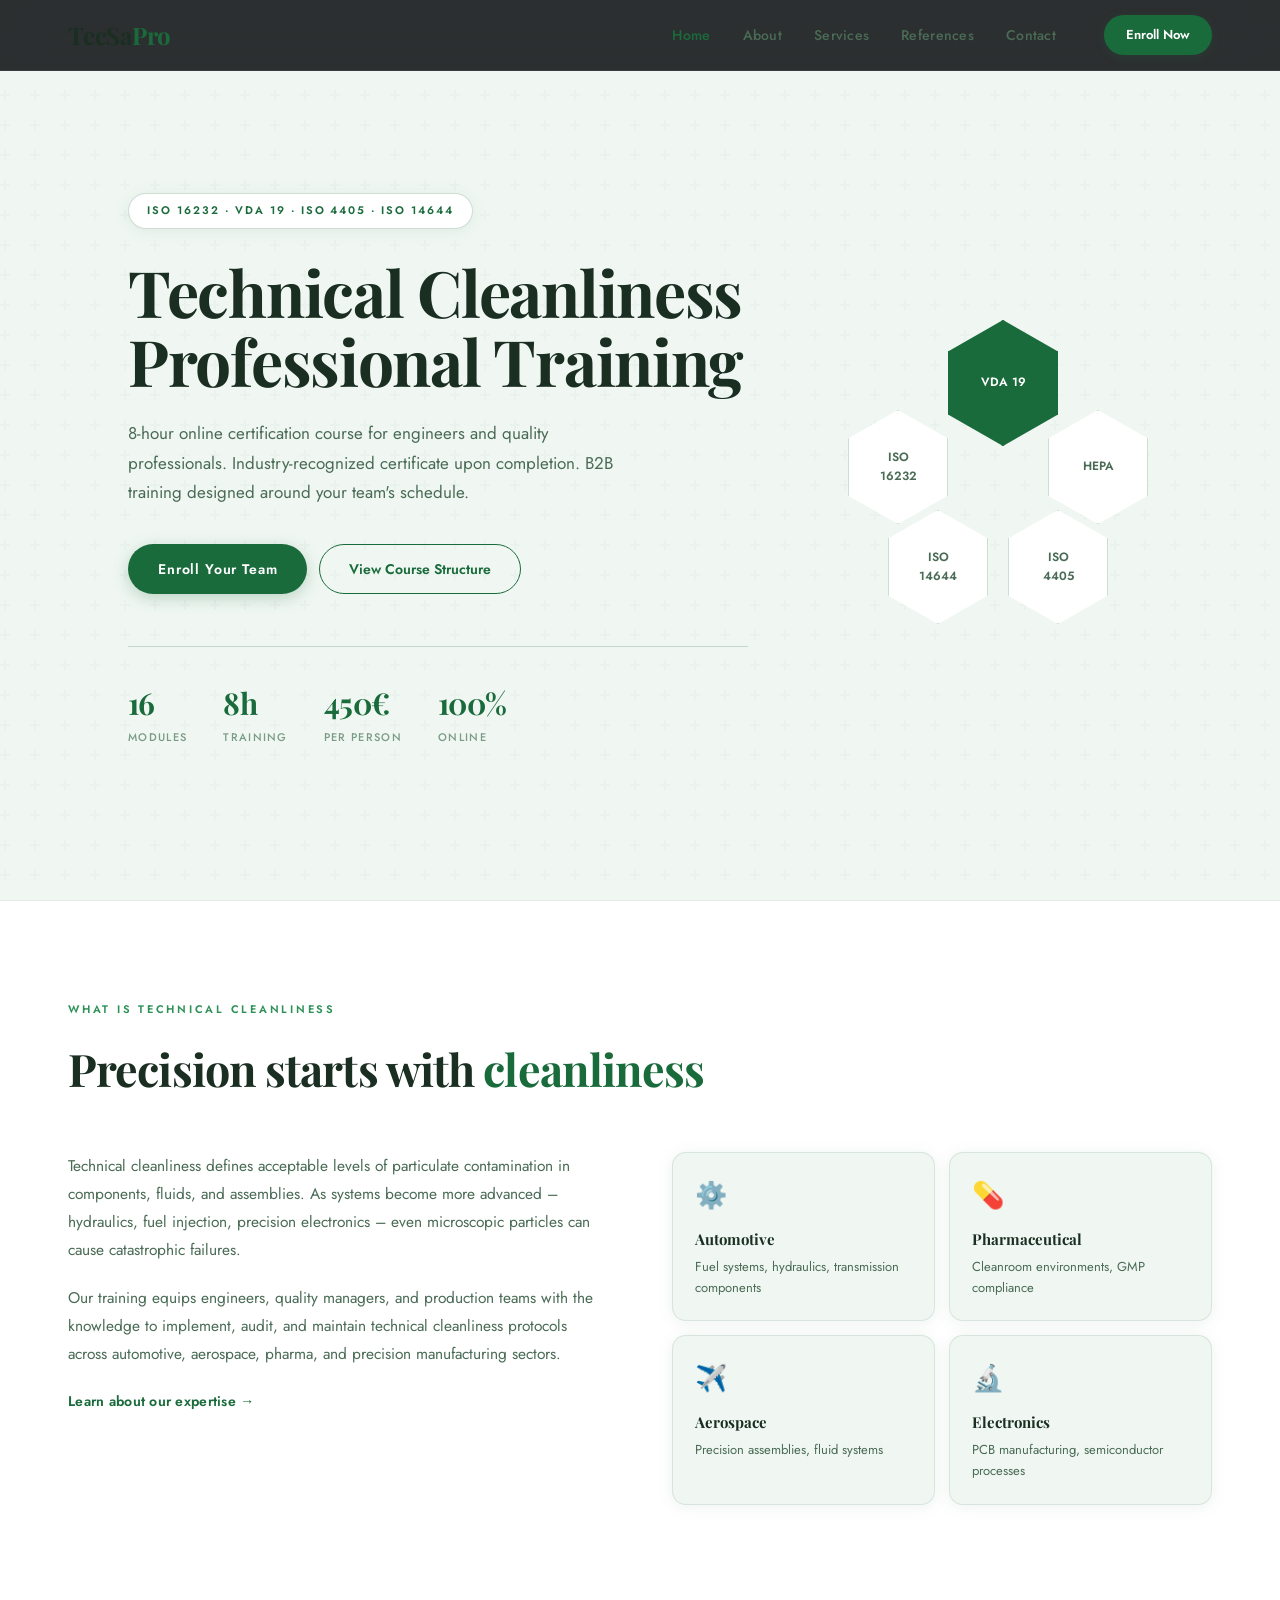
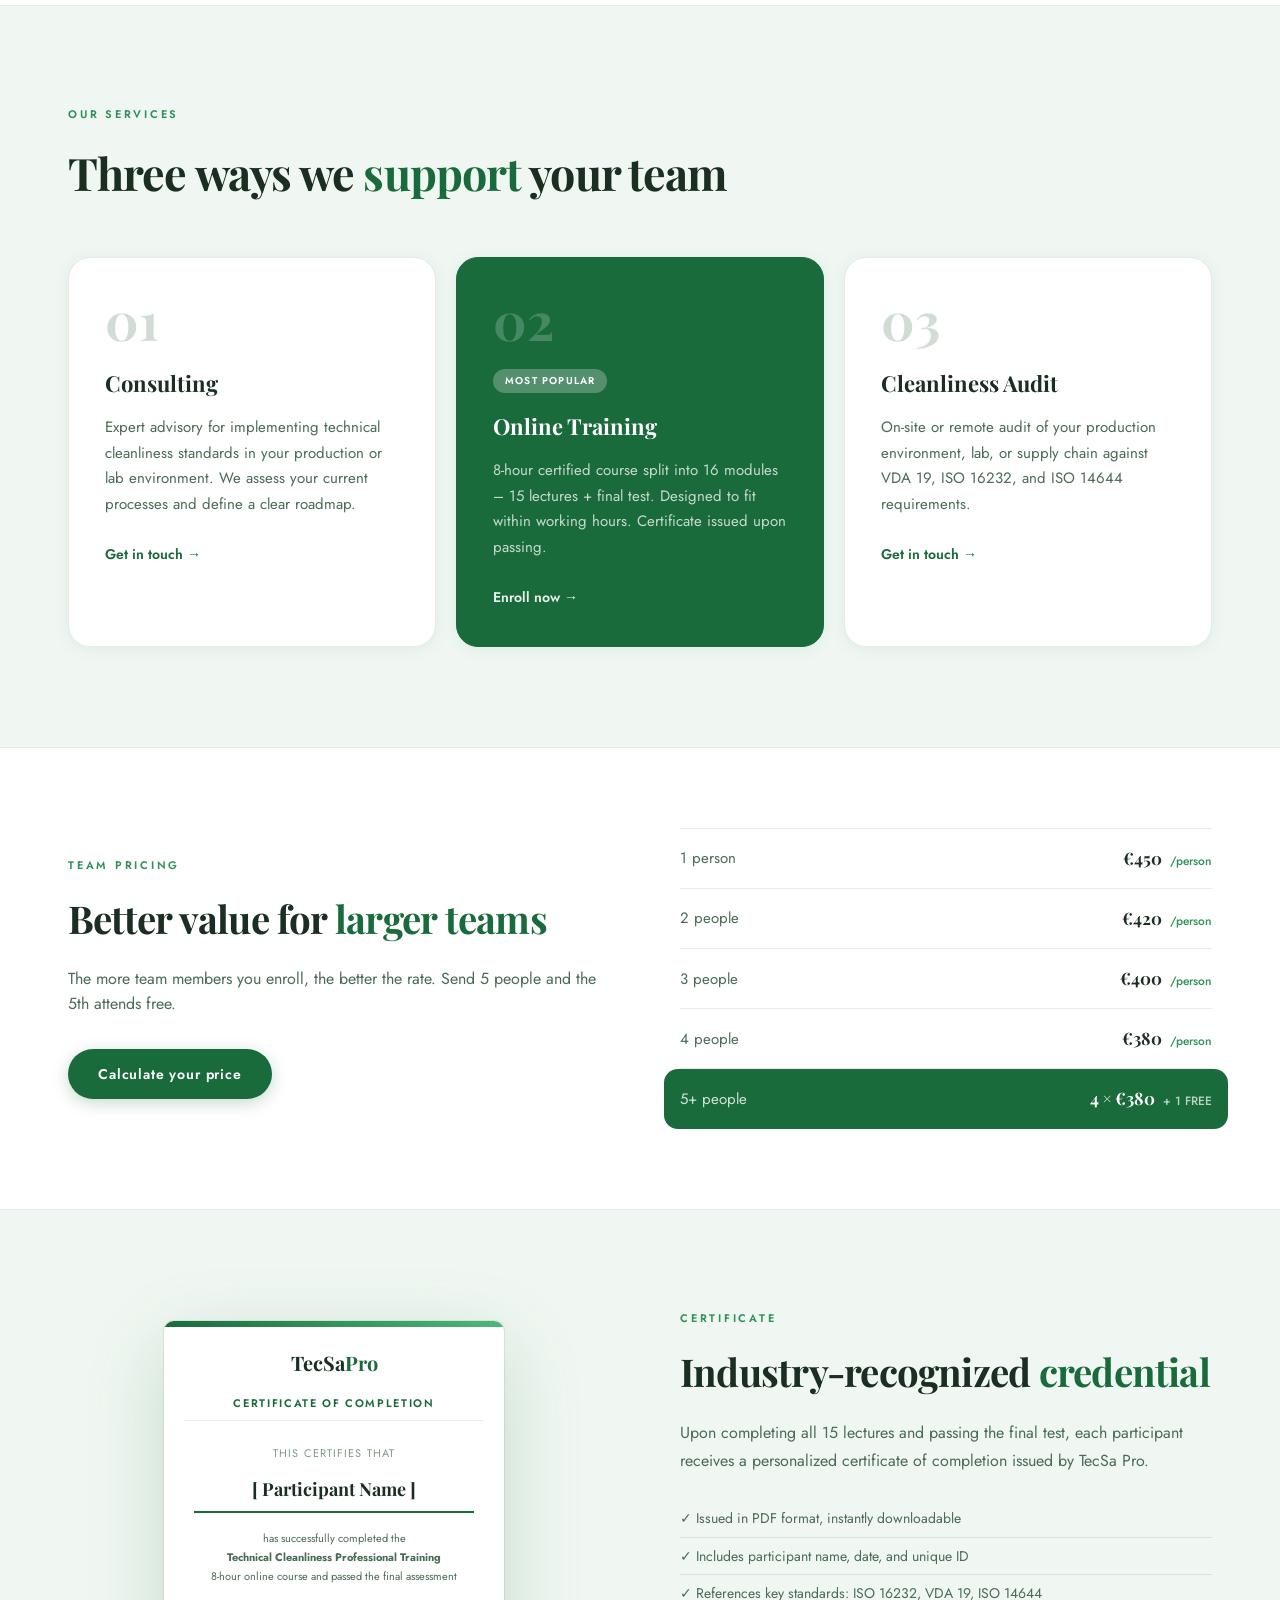
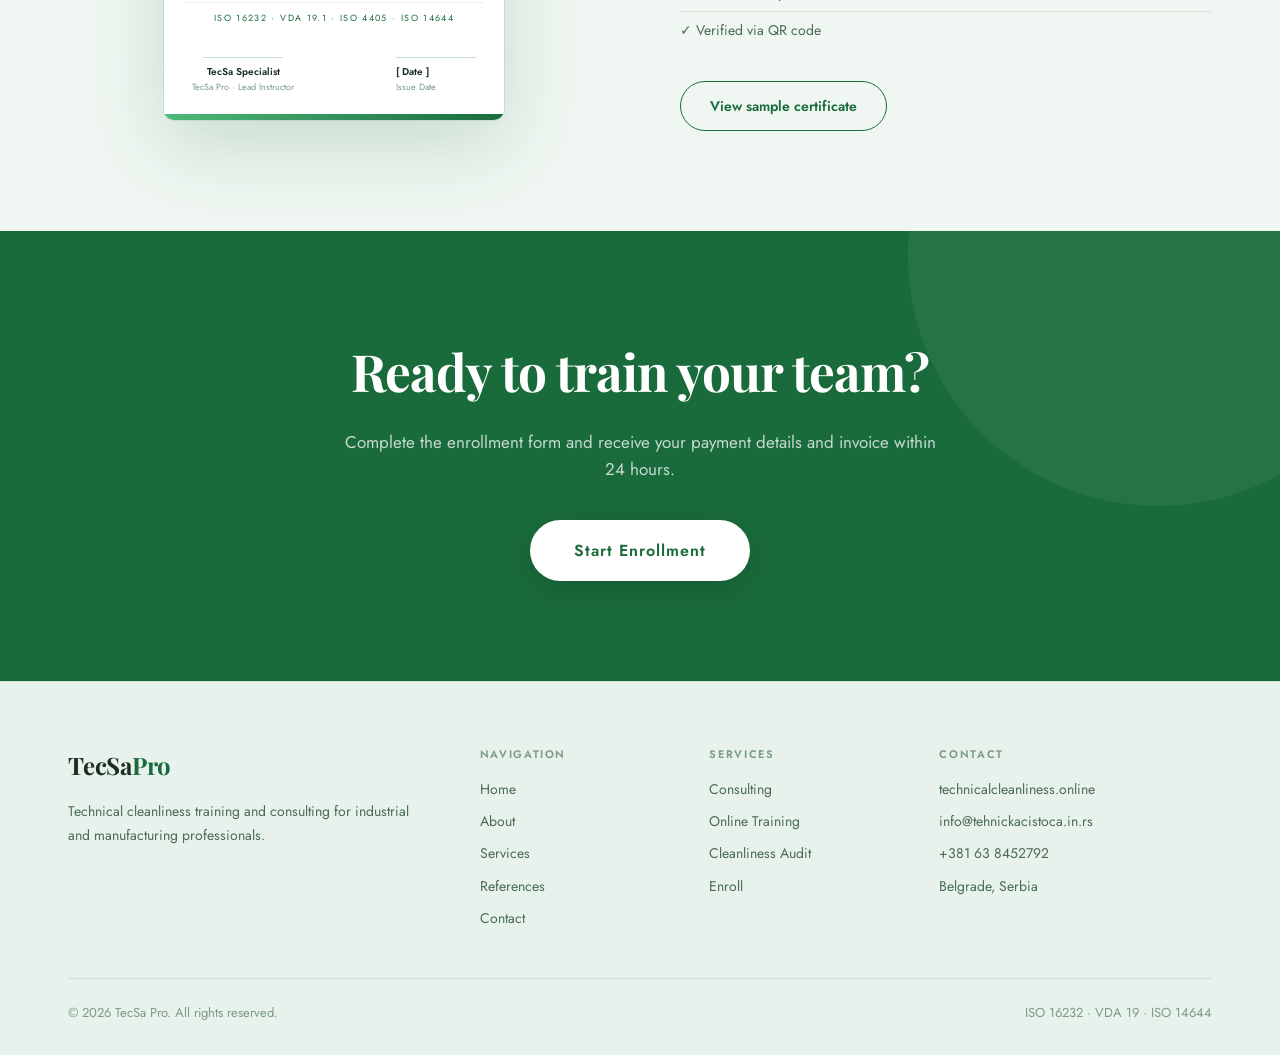
==== commit 504eae19: "Update contact information in footer" ====
--- a/index.html
+++ b/index.html
@@ -247,9 +247,9 @@
       <div class="footer-contact">
         <strong>Contact</strong>
         <p>technicalcleanliness.online</p>
-        <p>[EMAIL PLACEHOLDER]</p>
-        <p>[PHONE PLACEHOLDER]</p>
-        <p>Obrenovac, Serbia</p>
+        <p>info@tehnickacistoca.in.rs</p>
+        <p>+381 63 8452792</p>
+        <p>Belgrade, Serbia</p>
       </div>
     </div>
     <div class="footer-bottom">
